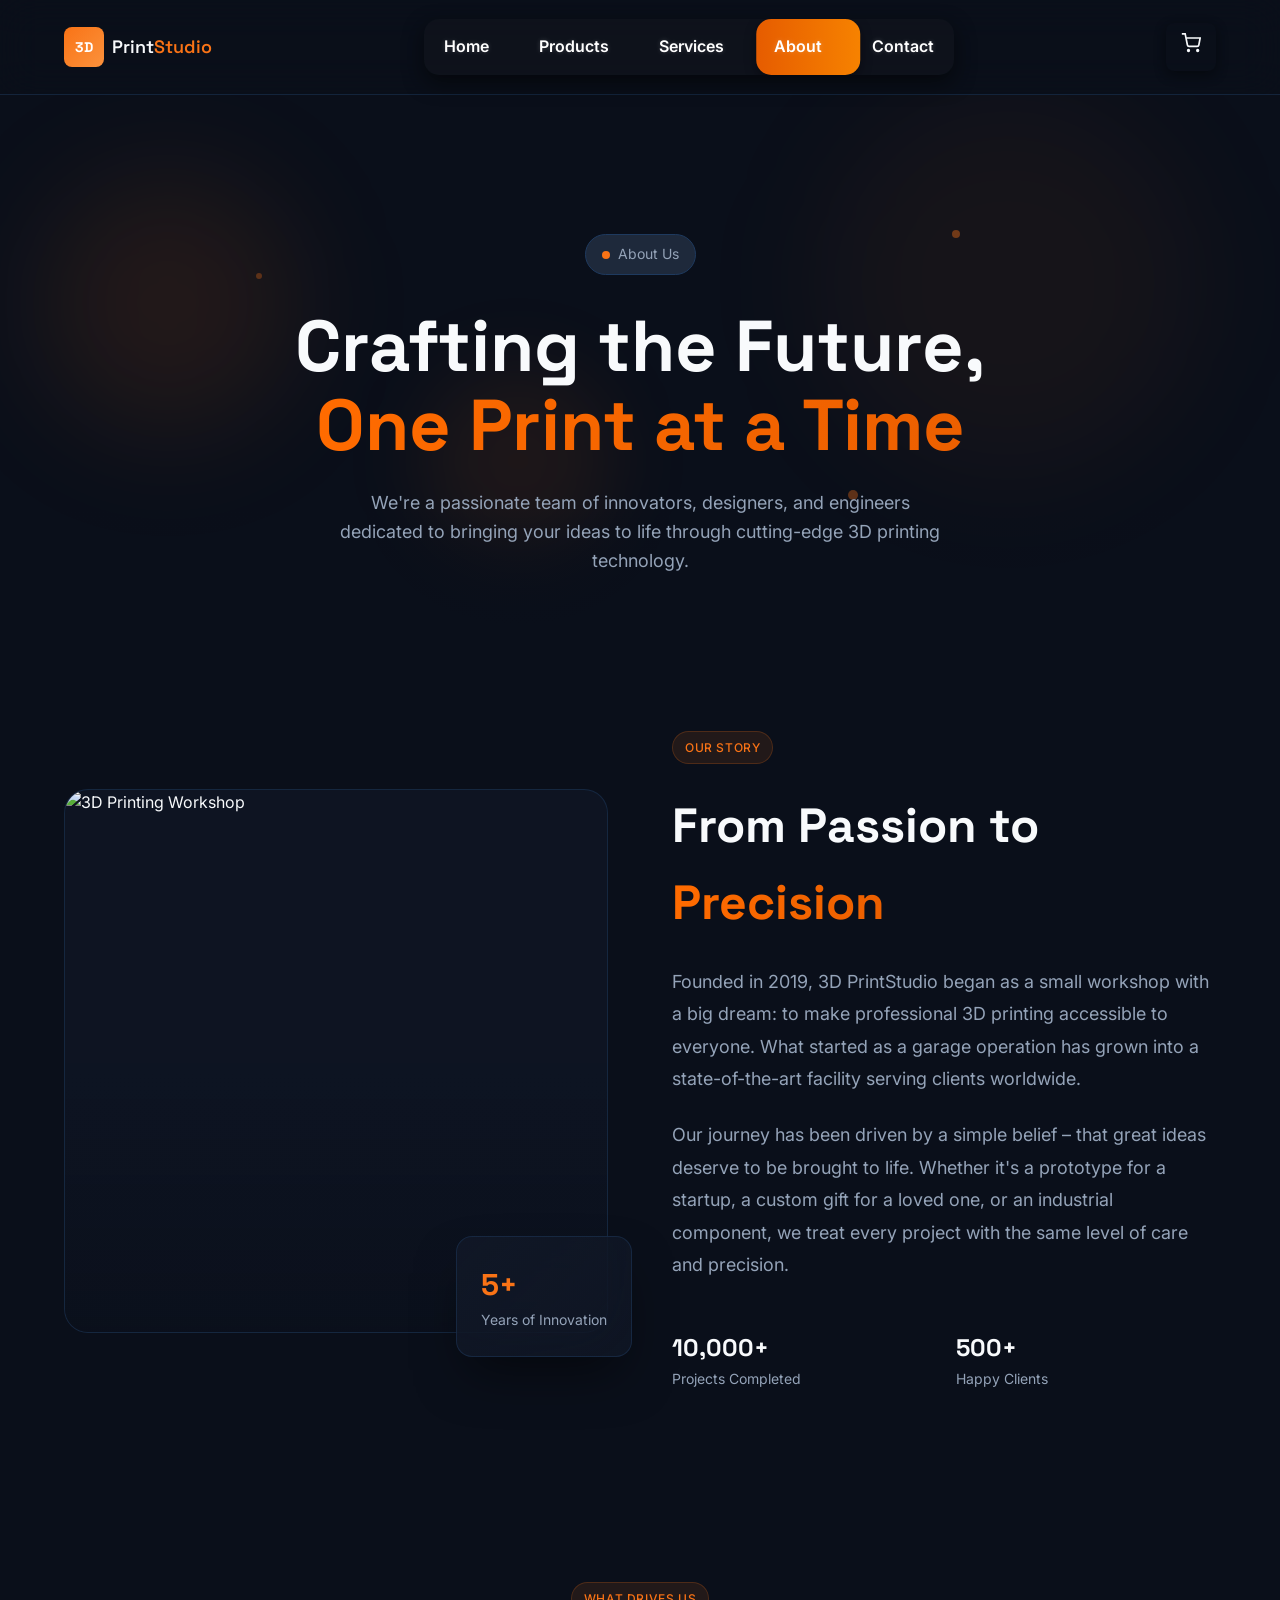
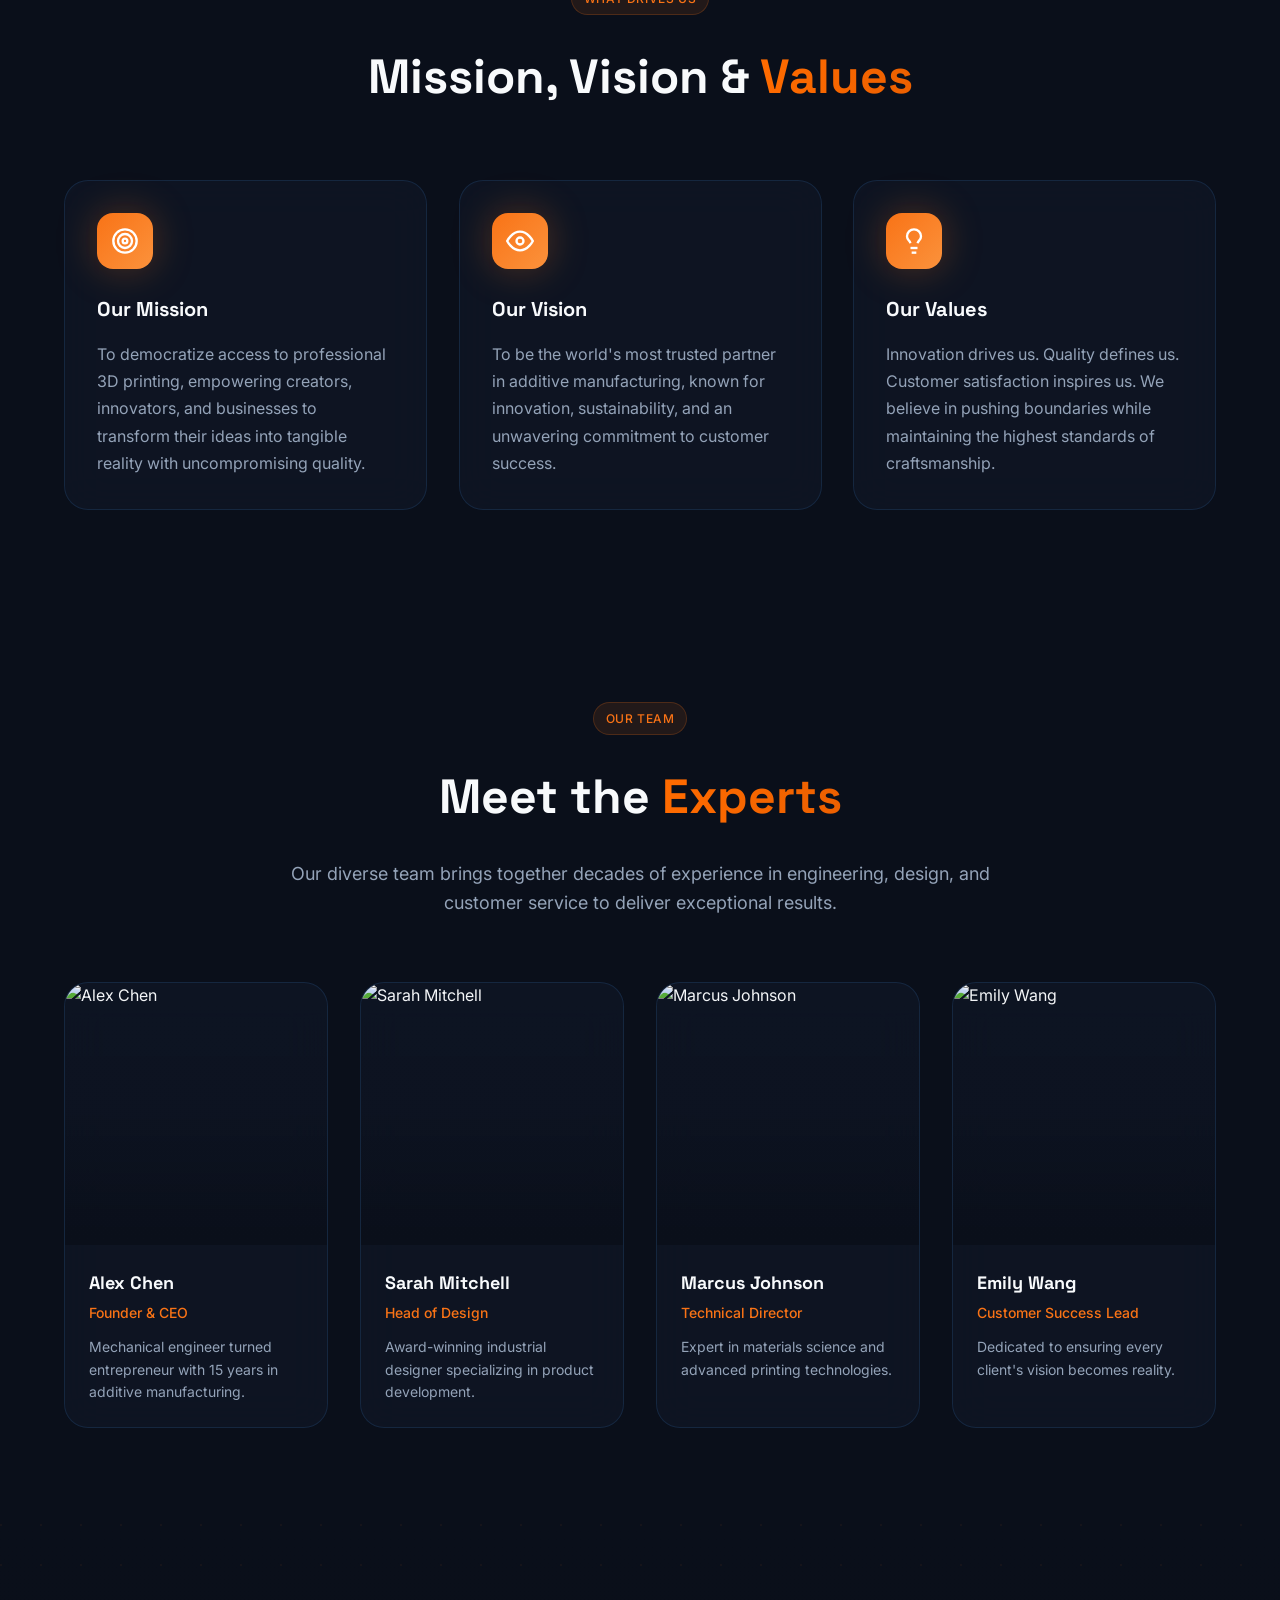
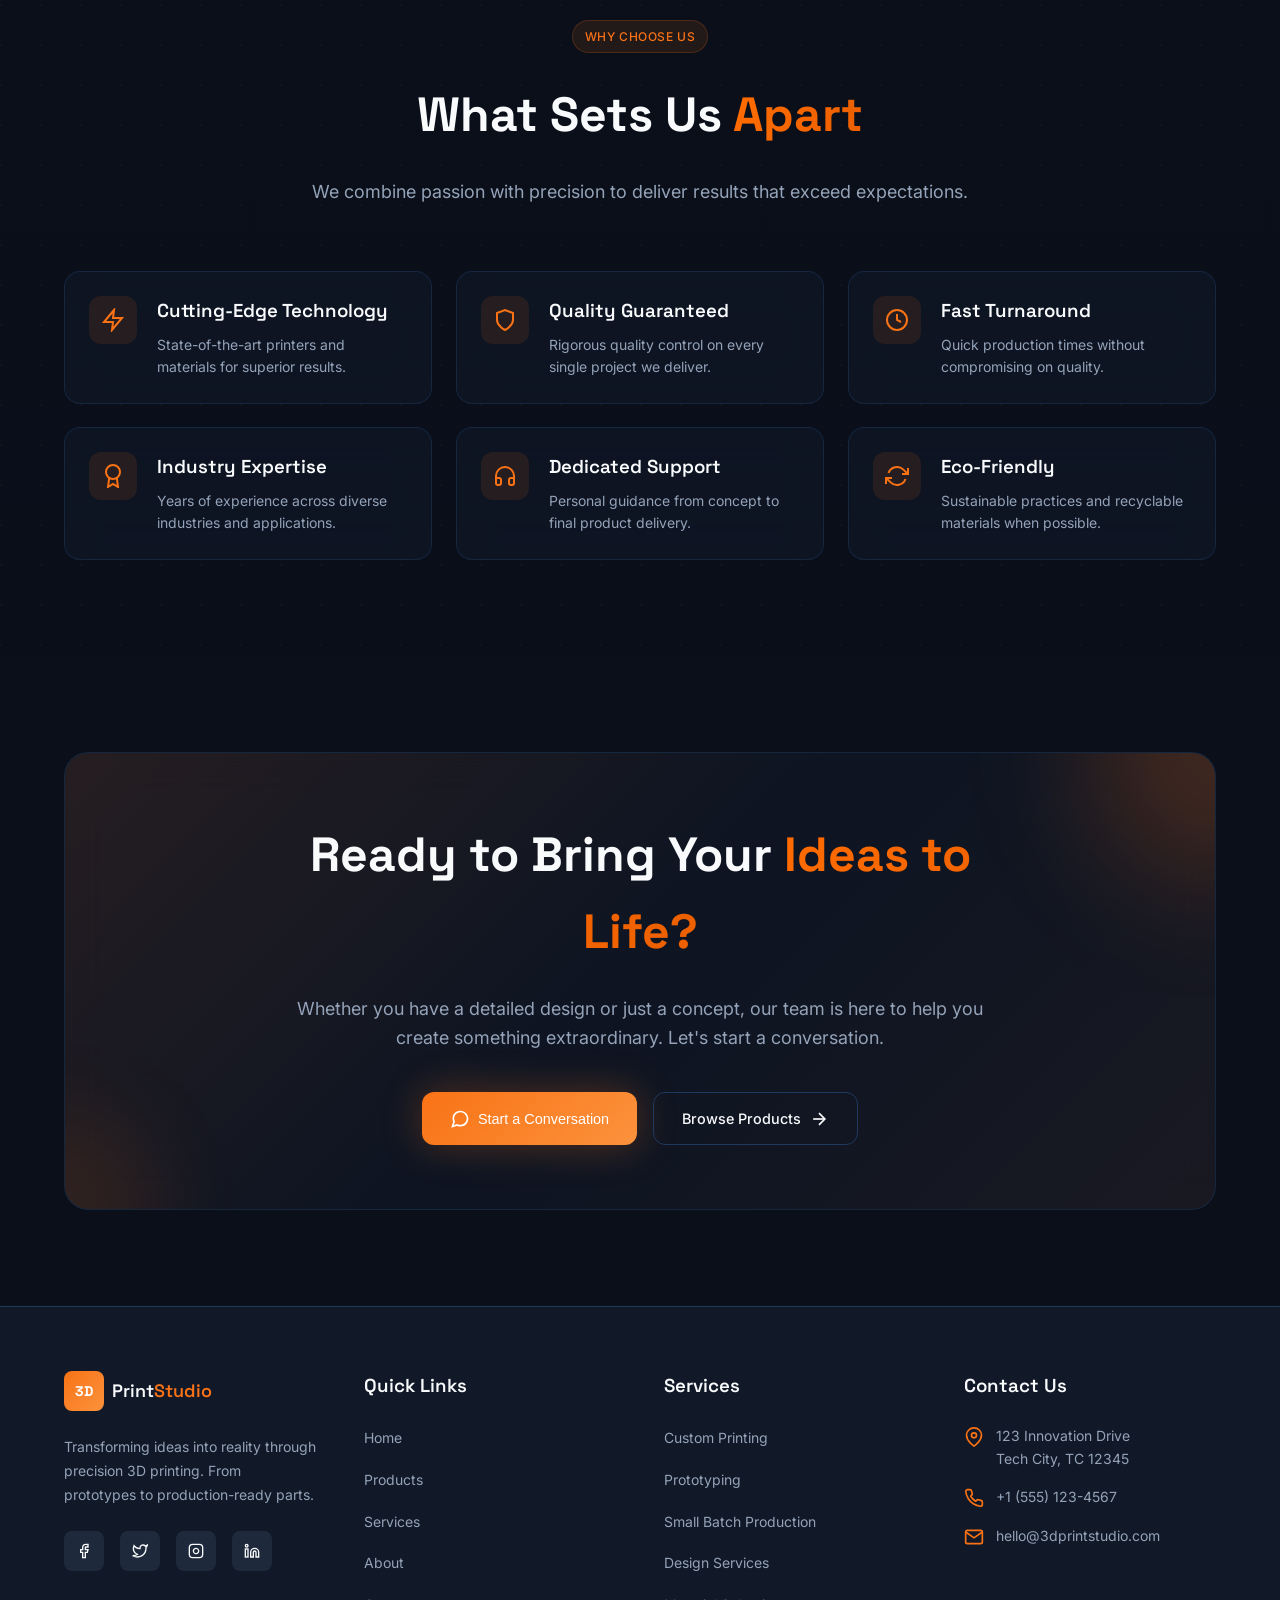
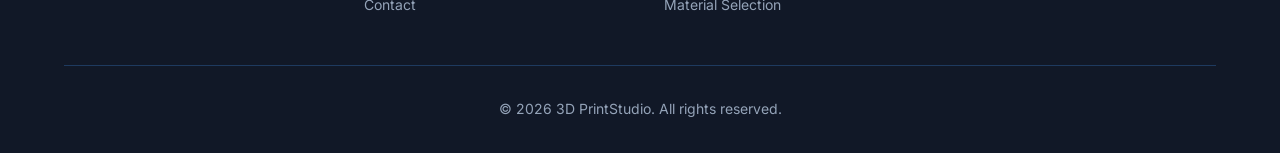
==== index.html @ d0e48d10 "Update print statement from 'Hello' to 'Goodbye'" ====
<!DOCTYPE html>
<html lang="en">

<head>
  <meta charset="UTF-8">
  <meta name="viewport" content="width=device-width, initial-scale=1.0">
  <title>About Us - 3D PrintStudio</title>
  <link
    href="https://fonts.googleapis.com/css2?family=Inter:wght@300;400;500;600;700;800&family=Space+Grotesk:wght@400;500;600;700&display=swap"
    rel="stylesheet">

  <style>
    /* Reset & Base */
    *,
    *::before,
    *::after {
      box-sizing: border-box;
      margin: 0;
      padding: 0;
    }

    :root {
      --background: #0a0f1a;
      --foreground: #f8fafc;
      --card: #111827;
      --card-foreground: #f8fafc;
      --primary: #f97316;
      --primary-foreground: #ffffff;
      --secondary: #1e293b;
      --muted: #1e293b;
      --muted-foreground: #94a3b8;
      --border: #1e3a5f;
      --radius: 0.75rem;
    }

    html {
      scroll-behavior: smooth;
    }

    body {
      font-family: 'Inter', system-ui, sans-serif;
      background-color: var(--background);
      color: var(--foreground);
      line-height: 1.6;
      -webkit-font-smoothing: antialiased;
    }

    h1,
    h2,
    h3,
    h4,
    h5,
    h6 {
      font-family: 'Space Grotesk', system-ui, sans-serif;
    }

    a {
      text-decoration: none;
      color: inherit;
    }

    img {
      max-width: 100%;
      display: block;
    }

    .container {
      max-width: 1200px;
      margin: 0 auto;
      padding: 0 1.5rem;
    }

    /* Gradient Text */
    .text-gradient {
      background: linear-gradient(135deg, #f97316, #fb923c);
      -webkit-background-clip: text;
      -webkit-text-fill-color: transparent;
      background-clip: text;
    }

    /* Glass Card */
    .glass-card {
      background: rgba(17, 24, 39, 0.7);
      backdrop-filter: blur(20px);
      border: 1px solid rgba(30, 58, 95, 0.5);
      border-radius: var(--radius);
    }

    /* Buttons */
    .btn {
      display: inline-flex;
      align-items: center;
      gap: 0.5rem;
      padding: 0.875rem 1.75rem;
      border-radius: var(--radius);
      font-weight: 500;
      font-size: 0.9rem;
      cursor: pointer;
      transition: all 0.3s ease;
      border: none;
    }

    .btn-primary {
      background: linear-gradient(135deg, #f97316, #fb923c);
      color: white;
      box-shadow: 0 0 40px rgba(249, 115, 22, 0.3);
    }

    .btn-primary:hover {
      opacity: 0.9;
      transform: translateY(-2px);
    }

    .btn-outline {
      background: transparent;
      border: 1px solid var(--border);
      color: var(--foreground);
    }

    .btn-outline:hover {
      border-color: var(--primary);
      color: var(--primary);
    }

    /* Animations */
    @keyframes float {

      0%,
      100% {
        transform: translateY(0) translateX(0);
        opacity: 0.3;
      }

      50% {
        transform: translateY(-20px) translateX(10px);
        opacity: 0.6;
      }
    }

    @keyframes pulse-glow {

      0%,
      100% {
        opacity: 0.4;
        transform: scale(1);
      }

      50% {
        opacity: 0.8;
        transform: scale(1.1);
      }
    }

    @keyframes fade-in-up {
      from {
        opacity: 0;
        transform: translateY(30px);
      }

      to {
        opacity: 1;
        transform: translateY(0);
      }
    }

    @keyframes slide-in-left {
      from {
        opacity: 0;
        transform: translateX(-30px);
      }

      to {
        opacity: 1;
        transform: translateX(0);
      }
    }

    @keyframes slide-in-right {
      from {
        opacity: 0;
        transform: translateX(30px);
      }

      to {
        opacity: 1;
        transform: translateX(0);
      }
    }

    @keyframes scale-in {
      from {
        opacity: 0;
        transform: scale(0.9);
      }

      to {
        opacity: 1;
        transform: scale(1);
      }
    }

    .animate-fade-in-up {
      animation: fade-in-up 0.6s ease-out forwards;
    }

    .animate-slide-in-left {
      animation: slide-in-left 0.6s ease-out forwards;
    }

    .animate-slide-in-right {
      animation: slide-in-right 0.6s ease-out forwards;
    }

    .animate-scale-in {
      animation: scale-in 0.5s ease-out forwards;
    }

    .animate-float {
      animation: float 6s ease-in-out infinite;
    }

    .animate-pulse-glow {
      animation: pulse-glow 3s ease-in-out infinite;
    }

    .delay-200 {
      animation-delay: 200ms;
    }

    .delay-400 {
      animation-delay: 400ms;
    }

    .delay-600 {
      animation-delay: 600ms;
    }

    .hidden {
      opacity: 0;
    }

    /* Navbar */
    .navbar {
      padding: 15px 40px;
      position: sticky;
      top: 0;
      left: 0;
      right: 0;
      z-index: 1000;
      background: rgba(10, 15, 26, 0.8);
      backdrop-filter: blur(20px);
      border-bottom: 1px solid rgba(30, 58, 95, 0.5);

    }

    .navbar-inner {
      display: flex;
      align-items: center;
      justify-content: space-between;
      height: 64px;
    }

    .logo {
      display: flex;
      align-items: center;
      gap: 0.5rem;
    }

    .logo-icon {
      width: 40px;
      height: 40px;
      border-radius: 8px;
      background: linear-gradient(135deg, #f97316, #fb923c);
      display: flex;
      align-items: center;
      justify-content: center;
      font-family: 'Space Grotesk', sans-serif;
      font-weight: 700;
      font-size: 0.875rem;
      color: white;
    }

    .logo-text {
      font-family: 'Space Grotesk', sans-serif;
      font-weight: 600;
      font-size: 1.125rem;
    }

    .logo-text span {
      color: var(--primary);
    }





    /* Sliding indicator */
    .nav-links span {
      position: absolute;
      top: 0;
      left: 0;
      height: 100%;
      border-radius: 15px;
      transition: transform 0.45s ease, width 0.45s ease;
      z-index: 0;
      box-shadow: 0 4px 12px rgba(0, 0, 0, 0.4);
      background: linear-gradient(270deg, #ff6b00, #ff9500, #e65c00);
      background-size: 300% 300%;
      animation: btnMove 4s ease infinite;
      border: none;
      color: white;
    }

    @keyframes btnMove {
      0% {
        background-position: 0% 50%;
      }

      50% {
        background-position: 100% 50%;
      }

      100% {
        background-position: 0% 50%;
      }
    }


    .nav-cart {
      padding: 10px 15px;
      border-radius: 8px;
      transition: background 0.3s;
      box-shadow: 0 4px 12px rgba(0, 0, 0, 0.4);
      /* soft shadow for depth */

    }

    .nav-cart:hover {
      background: var(--secondary);
    }

    .mobile-menu-btn {
      border-radius: 8px;

      display: none;
      padding: 10px 15px;
      background: none;
      border: none;
      color: var(--foreground);
      cursor: pointer;
      box-shadow: 0 4px 12px rgba(0, 0, 0, 0.4);
      /* soft shadow for depth */

    }

    .mobile-menu-btn:hover {
      background: var(--secondary);
    }

    @media (min-width: 1025px) and (max-width: 1440px) {
      .nav-links {
        position: relative;
        width: 530px;
        background: #1a1d224d;
        border-radius: 15px;
        display: flex;
        justify-content: center;
        align-items: center;
        padding: 5px;
        overflow: hidden;

        /* Shadow for depth */
        box-shadow: 0 8px 20px rgba(0, 0, 0, 0.5);
      }

      .nav-links a {
        position: relative;
        display: inline-block;
        font-size: 1em;
        font-weight: 600;
        color: white;
        text-decoration: none;
        padding: 10px 25px;
        z-index: 1;
        transition: color 0.3s ease, transform 0.3s ease;

        /* Optional text glow on hover */
        text-shadow: 0 0 5px rgba(255, 255, 255, 0.2);
      }

      /* Hover color only (no scaling) */
      .nav-links a:hover {
        color: #fff;
      }

      /* Active link text color */
      .nav-links a.active {
        color: #fff;
      }
    }

    @media (min-width: 1025px) and (max-width: 1440px) {
      .nav-links {
        position: relative;
        width: 530px;
        background: #1a1d224d;
        border-radius: 15px;
        display: flex;
        justify-content: center;
        align-items: center;
        padding: 5px;
        overflow: hidden;

        /* Shadow for depth */
        box-shadow: 0 8px 20px rgba(0, 0, 0, 0.5);
      }

      .nav-links a {
        position: relative;
        display: inline-block;
        font-size: 1em;
        font-weight: 600;
        color: white;
        text-decoration: none;
        padding: 10px 25px;
        z-index: 1;
        transition: color 0.3s ease, transform 0.3s ease;

        /* Optional text glow on hover */
        text-shadow: 0 0 5px rgba(255, 255, 255, 0.2);
      }

      /* Hover color only (no scaling) */
      .nav-links a:hover {
        color: #fff;
      }

      /* Active link text color */
      .nav-links a.active {
        color: #fff;
      }
    }

    @media (max-width: 768px) {
      .nav-links {
        display: none;
      }

      .mobile-menu-btn {
        display: block;

      }
    }

    /* Floating Particles */
    .particles {
      position: absolute;
      inset: 0;
      overflow: hidden;
      pointer-events: none;
    }

    .particle {
      position: absolute;
      border-radius: 50%;
    }

    .particle-1 {
      top: 80px;
      left: 40px;
      width: 256px;
      height: 256px;
      background: rgba(249, 115, 22, 0.1);
      filter: blur(60px);
    }

    .particle-2 {
      bottom: 160px;
      right: 80px;
      width: 384px;
      height: 384px;
      background: rgba(249, 115, 22, 0.05);
      filter: blur(60px);
    }

    .particle-3 {
      top: 50%;
      left: 33%;
      width: 192px;
      height: 192px;
      background: rgba(249, 115, 22, 0.08);
      filter: blur(40px);
    }

    .dot {
      position: absolute;
      width: 8px;
      height: 8px;
      border-radius: 50%;
      background: rgba(249, 115, 22, 0.4);
    }

    .dot-1 {
      top: 25%;
      right: 25%;
    }

    .dot-2 {
      top: 33%;
      left: 20%;
      width: 6px;
      height: 6px;
      background: rgba(249, 115, 22, 0.3);
    }

    .dot-3 {
      bottom: 25%;
      right: 33%;
      width: 10px;
      height: 10px;
      background: rgba(249, 115, 22, 0.35);
    }

    /* Hero Section */
    .hero {
      position: relative;
      min-height: 60vh;
      display: flex;
      align-items: center;
      justify-content: center;
      overflow: hidden;
      padding-top: 80px;
    }

    .hero-content {
      text-align: center;
      max-width: 800px;
      margin: 0 auto;
      position: relative;
      z-index: 10;
    }

    .text-gradient {
      background: linear-gradient(270deg,
          #ff6b00,
          #ff9500,
          #e65c00,
          #ff6b00);
      background-size: 400% 400%;
      animation: gradientMove 6s ease infinite;

      -webkit-background-clip: text;
      -webkit-text-fill-color: transparent;
    }

    @keyframes gradientMove {
      0% {
        background-position: 0% 50%;
      }

      50% {
        background-position: 100% 50%;
      }

      100% {
        background-position: 0% 50%;
      }
    }


    .hero-badge {
      display: inline-flex;
      align-items: center;
      gap: 0.5rem;
      padding: 0.5rem 1rem;
      border-radius: 9999px;
      background: var(--secondary);
      border: 1px solid var(--border);
      margin-bottom: 2rem;
    }

    .hero-badge-dot {
      width: 8px;
      height: 8px;
      border-radius: 50%;
      background: var(--primary);
      animation: pulse-glow 2s infinite;
    }

    .hero-badge-text {
      font-size: 0.875rem;
      color: var(--muted-foreground);
    }

    .hero h1 {
      font-size: clamp(2.5rem, 6vw, 4.5rem);
      font-weight: 700;
      line-height: 1.1;
      margin-bottom: 1.5rem;
    }

    .hero p {
      font-size: 1.125rem;
      color: var(--muted-foreground);
      max-width: 600px;
      margin: 0 auto;
    }

    .hero-fade {
      position: absolute;
      bottom: 0;
      left: 0;
      right: 0;
      height: 128px;
      background: linear-gradient(to top, var(--background), transparent);
    }

    /* Story Section */
    .story {
      padding: 6rem 0;
      position: relative;
    }

    .story-grid {
      display: grid;
      grid-template-columns: 1fr;
      gap: 4rem;
      align-items: center;
    }

    @media (min-width: 1024px) {
      .story-grid {
        grid-template-columns: 1fr 1fr;
      }
    }

    .story-image-wrapper {
      position: relative;
    }

    .story-image {
      aspect-ratio: 1;
      border-radius: 1.5rem;
      overflow: hidden;
    }

    .story-image img {
      width: 100%;
      height: 100%;
      object-fit: cover;
    }

    .story-image-overlay {
      position: absolute;
      inset: 0;
      background: linear-gradient(to top, rgba(10, 15, 26, 0.8), transparent, transparent);
    }

    .story-stats-card {
      position: absolute;
      bottom: -24px;
      right: -24px;
      padding: 1.5rem;
      border-radius: 1rem;
      background: linear-gradient(135deg, rgba(17, 24, 39, 0.9), rgba(17, 24, 39, 0.7));
      box-shadow: 0 25px 50px -12px rgba(0, 0, 0, 0.5);
    }

    .story-stats-card .number {
      font-size: 1.875rem;
      font-weight: 700;
      color: var(--primary);
      font-family: 'Space Grotesk', sans-serif;
    }

    .story-stats-card .label {
      font-size: 0.875rem;
      color: var(--muted-foreground);
    }

    .story-content {
      display: flex;
      flex-direction: column;
      gap: 1.5rem;
    }

    .section-badge {
      display: inline-flex;
      align-items: center;
      gap: 0.5rem;
      padding: 0.375rem 0.75rem;
      border-radius: 9999px;
      background: rgba(249, 115, 22, 0.1);
      border: 1px solid rgba(249, 115, 22, 0.2);
      width: fit-content;
    }

    .section-badge span {
      font-size: 0.75rem;
      font-weight: 500;
      color: var(--primary);
      text-transform: uppercase;
      letter-spacing: 0.05em;
    }

    .story-content h2 {
      font-size: clamp(1.875rem, 4vw, 3rem);
      font-weight: 700;
    }

    .story-content p {
      font-size: 1.125rem;
      color: var(--muted-foreground);
      line-height: 1.8;
    }

    .story-numbers {
      display: grid;
      grid-template-columns: repeat(2, 1fr);
      gap: 1.5rem;
      padding-top: 1.5rem;
    }

    .story-numbers .number {
      font-size: 1.5rem;
      font-weight: 700;
      font-family: 'Space Grotesk', sans-serif;
    }

    .story-numbers .label {
      font-size: 0.875rem;
      color: var(--muted-foreground);
    }

    /* Mission Section */
    .mission {
      padding: 6rem 0;
      background: linear-gradient(180deg, var(--background), rgba(10, 15, 26, 0.95));
    }

    .section-header {
      text-align: center;
      max-width: 700px;
      margin: 0 auto 4rem;
    }

    .section-header h2 {
      font-size: clamp(1.875rem, 4vw, 3rem);
      font-weight: 700;
      margin-top: 1.5rem;
    }

    .mission-cards {
      display: grid;
      grid-template-columns: repeat(auto-fit, minmax(300px, 1fr));
      gap: 2rem;
    }

    .mission-card {
      position: relative;
      padding: 2rem;
      border-radius: 1.5rem;
      transition: all 0.5s;
    }

    .mission-card:hover {
      border-color: rgba(249, 115, 22, 0.5);
    }

    .mission-card-bg {
      position: absolute;
      inset: 0;
      border-radius: 1.5rem;
      opacity: 0;
      transition: opacity 0.5s;
    }

    .mission-card:hover .mission-card-bg {
      opacity: 1;
    }

    .mission-card-content {
      position: relative;
      z-index: 10;
    }

    .mission-icon {
      width: 56px;
      height: 56px;
      border-radius: 1rem;
      background: linear-gradient(135deg, #f97316, #fb923c);
      display: flex;
      align-items: center;
      justify-content: center;
      margin-bottom: 1.5rem;
      box-shadow: 0 0 40px rgba(249, 115, 22, 0.3);
      transition: transform 0.3s;
    }

    .mission-card:hover .mission-icon {
      transform: scale(1.1);
    }

    .mission-icon svg {
      width: 28px;
      height: 28px;
      color: white;
    }

    .mission-card h3 {
      font-size: 1.25rem;
      font-weight: 700;
      margin-bottom: 1rem;
    }

    .mission-card p {
      color: var(--muted-foreground);
      line-height: 1.7;
    }

    /* Team Section */
    .team {
      padding: 6rem 0;
    }

    .team-header {
      text-align: center;
      max-width: 700px;
      margin: 0 auto 4rem;
    }

    .team-header h2 {
      font-size: clamp(1.875rem, 4vw, 3rem);
      font-weight: 700;
      margin: 1.5rem 0;
    }

    .team-header p {
      font-size: 1.125rem;
      color: var(--muted-foreground);
    }

    .team-grid {
      display: grid;
      grid-template-columns: repeat(auto-fit, minmax(250px, 1fr));
      gap: 2rem;
    }

    .team-card {
      border-radius: 1.5rem;
      overflow: hidden;
      transition: all 0.5s;
    }

    .team-card:hover {
      border-color: rgba(249, 115, 22, 0.5);
      box-shadow: 0 25px 50px -12px rgba(0, 0, 0, 0.5);
    }

    .team-image {
      position: relative;
      aspect-ratio: 1;
      overflow: hidden;
    }

    .team-image img {
      width: 100%;
      height: 100%;
      object-fit: cover;
      transition: transform 0.7s;
    }

    .team-card:hover .team-image img {
      transform: scale(1.1);
    }

    .team-image-overlay {
      position: absolute;
      inset: 0;
      background: linear-gradient(to top, var(--background), rgba(10, 15, 26, 0.2), transparent);
    }

    .team-socials {
      position: absolute;
      bottom: 1rem;
      left: 1rem;
      right: 1rem;
      display: flex;
      gap: 0.75rem;
      transform: translateY(16px);
      opacity: 0;
      transition: all 0.5s;
    }

    .team-card:hover .team-socials {
      transform: translateY(0);
      opacity: 1;
    }

    .team-social-btn {
      width: 40px;
      height: 40px;
      border-radius: 50%;
      background: rgba(10, 15, 26, 0.8);
      backdrop-filter: blur(8px);
      display: flex;
      align-items: center;
      justify-content: center;
      border: none;
      cursor: pointer;
      color: var(--foreground);
      transition: all 0.3s;
    }

    .team-social-btn:hover {
      background: var(--primary);
      color: white;
    }

    .team-info {
      padding: 1.5rem;
    }

    .team-info h3 {
      font-size: 1.125rem;
      font-weight: 700;
      margin-bottom: 0.25rem;
    }

    .team-info .role {
      color: var(--primary);
      font-size: 0.875rem;
      font-weight: 500;
      margin-bottom: 0.75rem;
    }

    .team-info .bio {
      color: var(--muted-foreground);
      font-size: 0.875rem;
    }

    /* Why Choose Section */
    .why-choose {
      padding: 6rem 0;
      background: linear-gradient(180deg, var(--background), rgba(10, 15, 26, 0.95));
      position: relative;
      overflow: hidden;
    }

    .why-choose-pattern {
      position: absolute;
      inset: 0;
      opacity: 0.05;
      background-image: radial-gradient(circle at 1px 1px, var(--primary) 1px, transparent 0);
      background-size: 40px 40px;
    }

    .why-choose-header {
      text-align: center;
      max-width: 700px;
      margin: 0 auto 4rem;
      position: relative;
      z-index: 10;
    }

    .why-choose-header h2 {
      font-size: clamp(1.875rem, 4vw, 3rem);
      font-weight: 700;
      margin: 1.5rem 0;
    }

    .why-choose-header p {
      font-size: 1.125rem;
      color: var(--muted-foreground);
    }

    .features-grid {
      display: grid;
      grid-template-columns: repeat(auto-fit, minmax(300px, 1fr));
      gap: 1.5rem;
      position: relative;
      z-index: 10;
    }

    .feature-card {
      display: flex;
      gap: 1.25rem;
      padding: 1.5rem;
      border-radius: 1rem;
      transition: all 0.3s;
    }

    .feature-card:hover {
      border-color: rgba(249, 115, 22, 0.5);
    }

    .feature-icon {
      flex-shrink: 0;
      width: 48px;
      height: 48px;
      border-radius: 0.75rem;
      background: rgba(249, 115, 22, 0.1);
      display: flex;
      align-items: center;
      justify-content: center;
      transition: all 0.3s;
    }

    .feature-card:hover .feature-icon {
      background: linear-gradient(135deg, #f97316, #fb923c);
      transform: scale(1.1);
    }

    .feature-icon svg {
      width: 24px;
      height: 24px;
      color: var(--primary);
      transition: color 0.3s;
    }

    .feature-card:hover .feature-icon svg {
      color: white;
    }

    .feature-content h3 {
      font-weight: 600;
      margin-bottom: 0.5rem;
      font-family: 'Space Grotesk', sans-serif;
    }

    .feature-content p {
      font-size: 0.875rem;
      color: var(--muted-foreground);
    }

    /* CTA Section */
    .cta {
      padding: 6rem 0;
    }

    .cta-card {
      position: relative;
      padding: 4rem;
      border-radius: 1.5rem;
      overflow: hidden;
    }

    .cta-bg {
      position: absolute;
      inset: 0;
      background: linear-gradient(135deg, rgba(249, 115, 22, 0.1), transparent, rgba(249, 115, 22, 0.05));
    }

    .cta-glow-1 {
      position: absolute;
      top: 0;
      right: 0;
      width: 256px;
      height: 256px;
      background: rgba(249, 115, 22, 0.2);
      border-radius: 50%;
      filter: blur(60px);
      transform: translate(50%, -50%);
    }

    .cta-glow-2 {
      position: absolute;
      bottom: 0;
      left: 0;
      width: 192px;
      height: 192px;
      background: rgba(249, 115, 22, 0.1);
      border-radius: 50%;
      filter: blur(40px);
      transform: translate(-50%, 50%);
    }

    .cta-content {
      position: relative;
      z-index: 10;
      text-align: center;
      max-width: 700px;
      margin: 0 auto;
    }

    .cta-content h2 {
      font-size: clamp(1.875rem, 4vw, 3rem);
      font-weight: 700;
      margin-bottom: 1.5rem;
    }

    .cta-content p {
      font-size: 1.125rem;
      color: var(--muted-foreground);
      margin-bottom: 2.5rem;
    }

    .cta-buttons {
      display: flex;
      flex-wrap: wrap;
      gap: 1rem;
      justify-content: center;
    }

    /* Footer */
    .footer {
      background: var(--card);
      border-top: 1px solid var(--border);
      padding: 4rem 0 2rem;
    }

    .footer-grid {
      display: grid;
      grid-template-columns: repeat(auto-fit, minmax(200px, 1fr));
      gap: 3rem;
      margin-bottom: 3rem;
    }

    .footer-brand p {
      color: var(--muted-foreground);
      font-size: 0.875rem;
      margin: 1.5rem 0;
      line-height: 1.7;
    }

    .footer-socials {
      display: flex;
      gap: 1rem;
    }

    .footer-social {
      width: 40px;
      height: 40px;
      border-radius: 8px;
      background: var(--secondary);
      display: flex;
      align-items: center;
      justify-content: center;
      transition: all 0.3s;
      color: var(--foreground);
    }

    .footer-social:hover {
      background: var(--primary);
      color: white;
    }

    .footer-section h3 {
      font-weight: 600;
      margin-bottom: 1.5rem;
      font-family: 'Space Grotesk', sans-serif;
    }

    .footer-section ul {
      list-style: none;
      display: flex;
      flex-direction: column;
      gap: 1rem;
    }

    .footer-section a,
    .footer-section span {
      color: var(--muted-foreground);
      font-size: 0.875rem;
      transition: color 0.3s;
    }

    .footer-section a:hover {
      color: var(--primary);
    }

    .footer-contact-item {
      display: flex;
      align-items: flex-start;
      gap: 0.75rem;
    }

    .footer-contact-item svg {
      width: 20px;
      height: 20px;
      color: var(--primary);
      flex-shrink: 0;
      margin-top: 2px;
    }

    .footer-bottom {
      border-top: 1px solid var(--border);
      padding-top: 2rem;
      text-align: center;
    }

    .footer-bottom p {
      color: var(--muted-foreground);
      font-size: 0.875rem;
    }

    /* SVG Icons */
    .icon {
      display: inline-block;
      width: 1em;
      height: 1em;
      stroke: currentColor;
      stroke-width: 2;
      stroke-linecap: round;
      stroke-linejoin: round;
      fill: none;
    }
  </style>
</head>

<body>
  <!-- Navbar -->
  <nav class="navbar">
    <div class="container navbar-inner">
      <a href="/" class="logo">
        <div class="logo-icon">3D</div>
        <div class="logo-text">Print<span>Studio</span></div>
      </a>

      <div class="nav-links">
        <a href="/">Home</a>
        <a href="/products">Products</a>
        <a href="/services">Services</a>
        <a href="/about" class="active">About</a>
        <a href="/contact">Contact</a>
        <span></span>
      </div>

      <div style="display: flex; align-items: center; gap: 1rem;">
        <a href="#" class="nav-cart">
          <svg width="20" height="20" viewBox="0 0 24 24" fill="none" stroke="currentColor" stroke-width="2">
            <circle cx="9" cy="21" r="1" />
            <circle cx="20" cy="21" r="1" />
            <path d="M1 1h4l2.68 13.39a2 2 0 0 0 2 1.61h9.72a2 2 0 0 0 2-1.61L23 6H6" />
          </svg>
        </a>
        <button class="mobile-menu-btn">
          <svg width="24" height="24" viewBox="0 0 24 24" fill="none" stroke="currentColor" stroke-width="2">
            <line x1="3" y1="12" x2="21" y2="12" />
            <line x1="3" y1="6" x2="21" y2="6" />
            <line x1="3" y1="18" x2="21" y2="18" />
          </svg>
        </button>
      </div>
    </div>
  </nav>

  <!-- Hero Section -->
  <section class="hero">
    <div class="particles">
      <div class="particle particle-1 animate-pulse-glow"></div>
      <div class="particle particle-2 animate-pulse-glow delay-400"></div>
      <div class="particle particle-3 animate-float"></div>
      <div class="dot dot-1 animate-float"></div>
      <div class="dot dot-2 animate-float delay-200"></div>
      <div class="dot dot-3 animate-float delay-400"></div>
    </div>

    <div class="container hero-content">
      <div class="hero-badge animate-fade-in-up">
        <div class="hero-badge-dot"></div>
        <span class="hero-badge-text">About Us</span>
      </div>

      <h1 class="animate-fade-in-up delay-200">
        Crafting the Future,<br>
        <span class="text-gradient">One Print at a Time</span>
      </h1>

      <p class="animate-fade-in-up delay-400">
        We're a passionate team of innovators, designers, and engineers dedicated to
        bringing your ideas to life through cutting-edge 3D printing technology.
      </p>
    </div>

    <div class="hero-fade"></div>
  </section>

  <!-- Story Section -->
  <section class="story">
    <div class="container">
      <div class="story-grid">
        <div class="story-image-wrapper hidden" id="story-image">
          <div class="story-image glass-card">
            <img src="https://images.unsplash.com/photo-1581092335397-9583eb92d232?w=600&h=600&fit=crop"
              alt="3D Printing Workshop">
            <div class="story-image-overlay"></div>
          </div>
          <div class="story-stats-card glass-card">
            <div class="number">5+</div>
            <div class="label">Years of Innovation</div>
          </div>
        </div>

        <div class="story-content hidden" id="story-content">
          <div class="section-badge">
            <span>Our Story</span>
          </div>

          <h2>From Passion to <span class="text-gradient">Precision</span></h2>

          <p>
            Founded in 2019, 3D PrintStudio began as a small workshop with a big dream:
            to make professional 3D printing accessible to everyone. What started as a
            garage operation has grown into a state-of-the-art facility serving clients worldwide.
          </p>

          <p>
            Our journey has been driven by a simple belief – that great ideas deserve
            to be brought to life. Whether it's a prototype for a startup, a custom gift
            for a loved one, or an industrial component, we treat every project with the
            same level of care and precision.
          </p>

          <div class="story-numbers">
            <div>
              <div class="number">10,000+</div>
              <div class="label">Projects Completed</div>
            </div>
            <div>
              <div class="number">500+</div>
              <div class="label">Happy Clients</div>
            </div>
          </div>
        </div>
      </div>
    </div>
  </section>

  <!-- Mission Section -->
  <section class="mission">
    <div class="container">
      <div class="section-header">
        <div class="section-badge hidden" id="mission-badge">
          <span>What Drives Us</span>
        </div>
        <h2 class="hidden" id="mission-title">Mission, Vision & <span class="text-gradient">Values</span></h2>
      </div>

      <div class="mission-cards">
        <div class="mission-card glass-card hidden" id="mission-card-1">
          <div class="mission-card-bg"
            style="background: linear-gradient(135deg, rgba(249, 115, 22, 0.2), rgba(249, 115, 22, 0.05));"></div>
          <div class="mission-card-content">
            <div class="mission-icon">
              <svg viewBox="0 0 24 24" fill="none" stroke="currentColor" stroke-width="2">
                <circle cx="12" cy="12" r="10" />
                <circle cx="12" cy="12" r="6" />
                <circle cx="12" cy="12" r="2" />
              </svg>
            </div>
            <h3>Our Mission</h3>
            <p>To democratize access to professional 3D printing, empowering creators, innovators, and businesses to
              transform their ideas into tangible reality with uncompromising quality.</p>
          </div>
        </div>

        <div class="mission-card glass-card hidden" id="mission-card-2">
          <div class="mission-card-bg"
            style="background: linear-gradient(135deg, rgba(249, 115, 22, 0.15), rgba(249, 115, 22, 0.05));"></div>
          <div class="mission-card-content">
            <div class="mission-icon">
              <svg viewBox="0 0 24 24" fill="none" stroke="currentColor" stroke-width="2">
                <path d="M1 12s4-8 11-8 11 8 11 8-4 8-11 8-11-8-11-8z" />
                <circle cx="12" cy="12" r="3" />
              </svg>
            </div>
            <h3>Our Vision</h3>
            <p>To be the world's most trusted partner in additive manufacturing, known for innovation, sustainability,
              and an unwavering commitment to customer success.</p>
          </div>
        </div>

        <div class="mission-card glass-card hidden" id="mission-card-3">
          <div class="mission-card-bg"
            style="background: linear-gradient(135deg, rgba(249, 115, 22, 0.1), rgba(249, 115, 22, 0.05));"></div>
          <div class="mission-card-content">
            <div class="mission-icon">
              <svg viewBox="0 0 24 24" fill="none" stroke="currentColor" stroke-width="2">
                <line x1="9" y1="18" x2="15" y2="18" />
                <line x1="10" y1="22" x2="14" y2="22" />
                <path
                  d="M15.09 14c.18-.98.65-1.74 1.41-2.5A4.65 4.65 0 0 0 18 8 6 6 0 0 0 6 8c0 1 .23 2.23 1.5 3.5A4.61 4.61 0 0 1 8.91 14" />
              </svg>
            </div>
            <h3>Our Values</h3>
            <p>Innovation drives us. Quality defines us. Customer satisfaction inspires us. We believe in pushing
              boundaries while maintaining the highest standards of craftsmanship.</p>
          </div>
        </div>
      </div>
    </div>
  </section>

  <!-- Team Section -->
  <section class="team">
    <div class="container">
      <div class="team-header">
        <div class="section-badge hidden" id="team-badge">
          <span>Our Team</span>
        </div>
        <h2 class="hidden" id="team-title">Meet the <span class="text-gradient">Experts</span></h2>
        <p class="hidden" id="team-desc">Our diverse team brings together decades of experience in engineering, design,
          and customer service to deliver exceptional results.</p>
      </div>

      <div class="team-grid">
        <div class="team-card glass-card hidden" id="team-card-1">
          <div class="team-image">
            <img src="https://images.unsplash.com/photo-1507003211169-0a1dd7228f2d?w=400&h=400&fit=crop&crop=face"
              alt="Alex Chen">
            <div class="team-image-overlay"></div>
            <div class="team-socials">
              <button class="team-social-btn">
                <svg width="16" height="16" viewBox="0 0 24 24" fill="none" stroke="currentColor" stroke-width="2">
                  <path d="M16 8a6 6 0 0 1 6 6v7h-4v-7a2 2 0 0 0-2-2 2 2 0 0 0-2 2v7h-4v-7a6 6 0 0 1 6-6z" />
                  <rect x="2" y="9" width="4" height="12" />
                  <circle cx="4" cy="4" r="2" />
                </svg>
              </button>
              <button class="team-social-btn">
                <svg width="16" height="16" viewBox="0 0 24 24" fill="none" stroke="currentColor" stroke-width="2">
                  <path
                    d="M23 3a10.9 10.9 0 0 1-3.14 1.53 4.48 4.48 0 0 0-7.86 3v1A10.66 10.66 0 0 1 3 4s-4 9 5 13a11.64 11.64 0 0 1-7 2c9 5 20 0 20-11.5a4.5 4.5 0 0 0-.08-.83A7.72 7.72 0 0 0 23 3z" />
                </svg>
              </button>
            </div>
          </div>
          <div class="team-info">
            <h3>Alex Chen</h3>
            <p class="role">Founder & CEO</p>
            <p class="bio">Mechanical engineer turned entrepreneur with 15 years in additive manufacturing.</p>
          </div>
        </div>

        <div class="team-card glass-card hidden" id="team-card-2">
          <div class="team-image">
            <img src="https://images.unsplash.com/photo-1494790108377-be9c29b29330?w=400&h=400&fit=crop&crop=face"
              alt="Sarah Mitchell">
            <div class="team-image-overlay"></div>
            <div class="team-socials">
              <button class="team-social-btn">
                <svg width="16" height="16" viewBox="0 0 24 24" fill="none" stroke="currentColor" stroke-width="2">
                  <path d="M16 8a6 6 0 0 1 6 6v7h-4v-7a2 2 0 0 0-2-2 2 2 0 0 0-2 2v7h-4v-7a6 6 0 0 1 6-6z" />
                  <rect x="2" y="9" width="4" height="12" />
                  <circle cx="4" cy="4" r="2" />
                </svg>
              </button>
              <button class="team-social-btn">
                <svg width="16" height="16" viewBox="0 0 24 24" fill="none" stroke="currentColor" stroke-width="2">
                  <path
                    d="M23 3a10.9 10.9 0 0 1-3.14 1.53 4.48 4.48 0 0 0-7.86 3v1A10.66 10.66 0 0 1 3 4s-4 9 5 13a11.64 11.64 0 0 1-7 2c9 5 20 0 20-11.5a4.5 4.5 0 0 0-.08-.83A7.72 7.72 0 0 0 23 3z" />
                </svg>
              </button>
            </div>
          </div>
          <div class="team-info">
            <h3>Sarah Mitchell</h3>
            <p class="role">Head of Design</p>
            <p class="bio">Award-winning industrial designer specializing in product development.</p>
          </div>
        </div>

        <div class="team-card glass-card hidden" id="team-card-3">
          <div class="team-image">
            <img src="https://images.unsplash.com/photo-1472099645785-5658abf4ff4e?w=400&h=400&fit=crop&crop=face"
              alt="Marcus Johnson">
            <div class="team-image-overlay"></div>
            <div class="team-socials">
              <button class="team-social-btn">
                <svg width="16" height="16" viewBox="0 0 24 24" fill="none" stroke="currentColor" stroke-width="2">
                  <path d="M16 8a6 6 0 0 1 6 6v7h-4v-7a2 2 0 0 0-2-2 2 2 0 0 0-2 2v7h-4v-7a6 6 0 0 1 6-6z" />
                  <rect x="2" y="9" width="4" height="12" />
                  <circle cx="4" cy="4" r="2" />
                </svg>
              </button>
              <button class="team-social-btn">
                <svg width="16" height="16" viewBox="0 0 24 24" fill="none" stroke="currentColor" stroke-width="2">
                  <path
                    d="M23 3a10.9 10.9 0 0 1-3.14 1.53 4.48 4.48 0 0 0-7.86 3v1A10.66 10.66 0 0 1 3 4s-4 9 5 13a11.64 11.64 0 0 1-7 2c9 5 20 0 20-11.5a4.5 4.5 0 0 0-.08-.83A7.72 7.72 0 0 0 23 3z" />
                </svg>
              </button>
            </div>
          </div>
          <div class="team-info">
            <h3>Marcus Johnson</h3>
            <p class="role">Technical Director</p>
            <p class="bio">Expert in materials science and advanced printing technologies.</p>
          </div>
        </div>

        <div class="team-card glass-card hidden" id="team-card-4">
          <div class="team-image">
            <img src="https://images.unsplash.com/photo-1438761681033-6461ffad8d80?w=400&h=400&fit=crop&crop=face"
              alt="Emily Wang">
            <div class="team-image-overlay"></div>
            <div class="team-socials">
              <button class="team-social-btn">
                <svg width="16" height="16" viewBox="0 0 24 24" fill="none" stroke="currentColor" stroke-width="2">
                  <path d="M16 8a6 6 0 0 1 6 6v7h-4v-7a2 2 0 0 0-2-2 2 2 0 0 0-2 2v7h-4v-7a6 6 0 0 1 6-6z" />
                  <rect x="2" y="9" width="4" height="12" />
                  <circle cx="4" cy="4" r="2" />
                </svg>
              </button>
              <button class="team-social-btn">
                <svg width="16" height="16" viewBox="0 0 24 24" fill="none" stroke="currentColor" stroke-width="2">
                  <path
                    d="M23 3a10.9 10.9 0 0 1-3.14 1.53 4.48 4.48 0 0 0-7.86 3v1A10.66 10.66 0 0 1 3 4s-4 9 5 13a11.64 11.64 0 0 1-7 2c9 5 20 0 20-11.5a4.5 4.5 0 0 0-.08-.83A7.72 7.72 0 0 0 23 3z" />
                </svg>
              </button>
            </div>
          </div>
          <div class="team-info">
            <h3>Emily Wang</h3>
            <p class="role">Customer Success Lead</p>
            <p class="bio">Dedicated to ensuring every client's vision becomes reality.</p>
          </div>
        </div>
      </div>
    </div>
  </section>

  <!-- Why Choose Section -->
  <section class="why-choose">
    <div class="why-choose-pattern"></div>

    <div class="container">
      <div class="why-choose-header">
        <div class="section-badge hidden" id="why-badge">
          <span>Why Choose Us</span>
        </div>
        <h2 class="hidden" id="why-title">What Sets Us <span class="text-gradient">Apart</span></h2>
        <p class="hidden" id="why-desc">We combine passion with precision to deliver results that exceed expectations.
        </p>
      </div>

      <div class="features-grid">
        <div class="feature-card glass-card hidden" id="feature-1">
          <div class="feature-icon">
            <svg viewBox="0 0 24 24" fill="none" stroke="currentColor" stroke-width="2">
              <polygon points="13 2 3 14 12 14 11 22 21 10 12 10 13 2" />
            </svg>
          </div>
          <div class="feature-content">
            <h3>Cutting-Edge Technology</h3>
            <p>State-of-the-art printers and materials for superior results.</p>
          </div>
        </div>

        <div class="feature-card glass-card hidden" id="feature-2">
          <div class="feature-icon">
            <svg viewBox="0 0 24 24" fill="none" stroke="currentColor" stroke-width="2">
              <path d="M12 22s8-4 8-10V5l-8-3-8 3v7c0 6 8 10 8 10z" />
            </svg>
          </div>
          <div class="feature-content">
            <h3>Quality Guaranteed</h3>
            <p>Rigorous quality control on every single project we deliver.</p>
          </div>
        </div>

        <div class="feature-card glass-card hidden" id="feature-3">
          <div class="feature-icon">
            <svg viewBox="0 0 24 24" fill="none" stroke="currentColor" stroke-width="2">
              <circle cx="12" cy="12" r="10" />
              <polyline points="12 6 12 12 16 14" />
            </svg>
          </div>
          <div class="feature-content">
            <h3>Fast Turnaround</h3>
            <p>Quick production times without compromising on quality.</p>
          </div>
        </div>

        <div class="feature-card glass-card hidden" id="feature-4">
          <div class="feature-icon">
            <svg viewBox="0 0 24 24" fill="none" stroke="currentColor" stroke-width="2">
              <circle cx="12" cy="8" r="7" />
              <polyline points="8.21 13.89 7 23 12 20 17 23 15.79 13.88" />
            </svg>
          </div>
          <div class="feature-content">
            <h3>Industry Expertise</h3>
            <p>Years of experience across diverse industries and applications.</p>
          </div>
        </div>

        <div class="feature-card glass-card hidden" id="feature-5">
          <div class="feature-icon">
            <svg viewBox="0 0 24 24" fill="none" stroke="currentColor" stroke-width="2">
              <path d="M3 18v-6a9 9 0 0 1 18 0v6" />
              <path
                d="M21 19a2 2 0 0 1-2 2h-1a2 2 0 0 1-2-2v-3a2 2 0 0 1 2-2h3zM3 19a2 2 0 0 0 2 2h1a2 2 0 0 0 2-2v-3a2 2 0 0 0-2-2H3z" />
            </svg>
          </div>
          <div class="feature-content">
            <h3>Dedicated Support</h3>
            <p>Personal guidance from concept to final product delivery.</p>
          </div>
        </div>

        <div class="feature-card glass-card hidden" id="feature-6">
          <div class="feature-icon">
            <svg viewBox="0 0 24 24" fill="none" stroke="currentColor" stroke-width="2">
              <polyline points="23 4 23 10 17 10" />
              <polyline points="1 20 1 14 7 14" />
              <path d="M3.51 9a9 9 0 0 1 14.85-3.36L23 10M1 14l4.64 4.36A9 9 0 0 0 20.49 15" />
            </svg>
          </div>
          <div class="feature-content">
            <h3>Eco-Friendly</h3>
            <p>Sustainable practices and recyclable materials when possible.</p>
          </div>
        </div>
      </div>
    </div>
  </section>

  <!-- CTA Section -->
  <section class="cta">
    <div class="container">
      <div class="cta-card glass-card">
        <div class="cta-bg"></div>
        <div class="cta-glow-1"></div>
        <div class="cta-glow-2"></div>

        <div class="cta-content">
          <h2>Ready to Bring Your <span class="text-gradient">Ideas to Life?</span></h2>
          <p>Whether you have a detailed design or just a concept, our team is here to help you create something
            extraordinary. Let's start a conversation.</p>

          <div class="cta-buttons">
            <button class="btn btn-primary">
              <svg width="20" height="20" viewBox="0 0 24 24" fill="none" stroke="currentColor" stroke-width="2">
                <path
                  d="M21 11.5a8.38 8.38 0 0 1-.9 3.8 8.5 8.5 0 0 1-7.6 4.7 8.38 8.38 0 0 1-3.8-.9L3 21l1.9-5.7a8.38 8.38 0 0 1-.9-3.8 8.5 8.5 0 0 1 4.7-7.6 8.38 8.38 0 0 1 3.8-.9h.5a8.48 8.48 0 0 1 8 8v.5z" />
              </svg>
              Start a Conversation
            </button>
            <a href="/products" class="btn btn-outline">
              Browse Products
              <svg width="20" height="20" viewBox="0 0 24 24" fill="none" stroke="currentColor" stroke-width="2">
                <line x1="5" y1="12" x2="19" y2="12" />
                <polyline points="12 5 19 12 12 19" />
              </svg>
            </a>
          </div>
        </div>
      </div>
    </div>
  </section>

  <!-- Footer -->
  <footer class="footer">
    <div class="container">
      <div class="footer-grid">
        <div class="footer-brand">
          <a href="/" class="logo">
            <div class="logo-icon">3D</div>
            <div class="logo-text">Print<span>Studio</span></div>
          </a>
          <p>Transforming ideas into reality through precision 3D printing. From prototypes to production-ready parts.
          </p>
          <div class="footer-socials">
            <a href="#" class="footer-social">
              <svg width="16" height="16" viewBox="0 0 24 24" fill="none" stroke="currentColor" stroke-width="2">
                <path d="M18 2h-3a5 5 0 0 0-5 5v3H7v4h3v8h4v-8h3l1-4h-4V7a1 1 0 0 1 1-1h3z" />
              </svg>
            </a>
            <a href="#" class="footer-social">
              <svg width="16" height="16" viewBox="0 0 24 24" fill="none" stroke="currentColor" stroke-width="2">
                <path
                  d="M23 3a10.9 10.9 0 0 1-3.14 1.53 4.48 4.48 0 0 0-7.86 3v1A10.66 10.66 0 0 1 3 4s-4 9 5 13a11.64 11.64 0 0 1-7 2c9 5 20 0 20-11.5a4.5 4.5 0 0 0-.08-.83A7.72 7.72 0 0 0 23 3z" />
              </svg>
            </a>
            <a href="#" class="footer-social">
              <svg width="16" height="16" viewBox="0 0 24 24" fill="none" stroke="currentColor" stroke-width="2">
                <rect x="2" y="2" width="20" height="20" rx="5" ry="5" />
                <path d="M16 11.37A4 4 0 1 1 12.63 8 4 4 0 0 1 16 11.37z" />
                <line x1="17.5" y1="6.5" x2="17.51" y2="6.5" />
              </svg>
            </a>
            <a href="#" class="footer-social">
              <svg width="16" height="16" viewBox="0 0 24 24" fill="none" stroke="currentColor" stroke-width="2">
                <path d="M16 8a6 6 0 0 1 6 6v7h-4v-7a2 2 0 0 0-2-2 2 2 0 0 0-2 2v7h-4v-7a6 6 0 0 1 6-6z" />
                <rect x="2" y="9" width="4" height="12" />
                <circle cx="4" cy="4" r="2" />
              </svg>
            </a>
          </div>
        </div>

        <div class="footer-section">
          <h3>Quick Links</h3>
          <ul>
            <li><a href="/">Home</a></li>
            <li><a href="/products">Products</a></li>
            <li><a href="/services">Services</a></li>
            <li><a href="/about">About</a></li>
            <li><a href="/contact">Contact</a></li>
          </ul>
        </div>

        <div class="footer-section">
          <h3>Services</h3>
          <ul>
            <li><span>Custom Printing</span></li>
            <li><span>Prototyping</span></li>
            <li><span>Small Batch Production</span></li>
            <li><span>Design Services</span></li>
            <li><span>Material Selection</span></li>
          </ul>
        </div>

        <div class="footer-section">
          <h3>Contact Us</h3>
          <ul>
            <li class="footer-contact-item">
              <svg viewBox="0 0 24 24" fill="none" stroke="currentColor" stroke-width="2">
                <path d="M21 10c0 7-9 13-9 13s-9-6-9-13a9 9 0 0 1 18 0z" />
                <circle cx="12" cy="10" r="3" />
              </svg>
              <span>123 Innovation Drive<br>Tech City, TC 12345</span>
            </li>
            <li class="footer-contact-item">
              <svg viewBox="0 0 24 24" fill="none" stroke="currentColor" stroke-width="2">
                <path
                  d="M22 16.92v3a2 2 0 0 1-2.18 2 19.79 19.79 0 0 1-8.63-3.07 19.5 19.5 0 0 1-6-6 19.79 19.79 0 0 1-3.07-8.67A2 2 0 0 1 4.11 2h3a2 2 0 0 1 2 1.72 12.84 12.84 0 0 0 .7 2.81 2 2 0 0 1-.45 2.11L8.09 9.91a16 16 0 0 0 6 6l1.27-1.27a2 2 0 0 1 2.11-.45 12.84 12.84 0 0 0 2.81.7A2 2 0 0 1 22 16.92z" />
              </svg>
              <span>+1 (555) 123-4567</span>
            </li>
            <li class="footer-contact-item">
              <svg viewBox="0 0 24 24" fill="none" stroke="currentColor" stroke-width="2">
                <path d="M4 4h16c1.1 0 2 .9 2 2v12c0 1.1-.9 2-2 2H4c-1.1 0-2-.9-2-2V6c0-1.1.9-2 2-2z" />
                <polyline points="22,6 12,13 2,6" />
              </svg>
              <span>hello@3dprintstudio.com</span>
            </li>
          </ul>
        </div>
      </div>

      <div class="footer-bottom">
        <p>© 2026 3D PrintStudio. All rights reserved.</p>
      </div>
    </div>
  </footer>

  <script>


    // Intersection Observer for scroll animations
    document.addEventListener('DOMContentLoaded', function () {
      const observerOptions = {
        threshold: 0.2,
        rootMargin: '0px 0px -50px 0px'
      };

      const observer = new IntersectionObserver((entries) => {
        entries.forEach(entry => {
          if (entry.isIntersecting) {
            const el = entry.target;
            el.classList.remove('hidden');

            // Apply specific animations based on element
            if (el.id === 'story-image') {
              el.classList.add('animate-slide-in-left');
            } else if (el.id === 'story-content') {
              el.classList.add('animate-slide-in-right');
            } else if (el.id.includes('card') || el.id.includes('feature')) {
              el.classList.add('animate-scale-in');
            } else {
              el.classList.add('animate-fade-in-up');
            }

            observer.unobserve(el);
          }
        });
      }, observerOptions);

      // Observe all elements with hidden class
      document.querySelectorAll('.hidden').forEach(el => {
        observer.observe(el);
      });

      // Stagger animations for cards
      const staggerElements = (selector, baseDelay = 100) => {
        const elements = document.querySelectorAll(selector);
        elements.forEach((el, index) => {
          el.style.animationDelay = `${index * baseDelay}ms`;
        });
      };

      staggerElements('.mission-card', 150);
      staggerElements('.team-card', 100);
      staggerElements('.feature-card', 80);
    });

    // Mobile menu toggle
    const mobileMenuBtn = document.querySelector('.mobile-menu-btn');
    const navLinks = document.querySelector('.nav-links');

    if (mobileMenuBtn) {
      mobileMenuBtn.addEventListener('click', () => {
        if (navLinks.style.display === 'flex') {
          navLinks.style.display = 'none';
        } else {
          navLinks.style.display = 'flex';
          navLinks.style.flexDirection = 'column';
          navLinks.style.position = 'absolute';
          navLinks.style.top = '64px';
          navLinks.style.left = '0';
          navLinks.style.right = '0';
          navLinks.style.background = 'var(--background)';
          navLinks.style.padding = '1rem';
          navLinks.style.borderBottom = '1px solid var(--border)';
        }
      });
    }
  </script>


</body>
<script>
  const links = document.querySelectorAll(".nav-links a");
  const indicator = document.querySelector(".nav-links span");

  let activeLink = document.querySelector(".nav-links a.active") || links[0];

  function moveIndicator(el) {
    const rect = el.getBoundingClientRect();
    const parentRect = el.parentElement.getBoundingClientRect();
    indicator.style.width = rect.width + "px";
    indicator.style.transform = `translateX(${rect.left - parentRect.left}px)`;
  }

  // Set indicator on page load
  moveIndicator(activeLink);

  // Hover effect
  links.forEach(link => {
    link.addEventListener("mouseenter", () => moveIndicator(link));
    link.addEventListener("mouseleave", () => moveIndicator(activeLink)); // back to active
    link.addEventListener("click", (e) => {
      e.preventDefault(); // remove this line if you actually want to navigate
      activeLink.classList.remove("active");
      link.classList.add("active");
      activeLink = link;
      moveIndicator(activeLink);
    });
  });
</script>
<script>
  const links = document.querySelectorAll(".nav-links a");
  const indicator = document.querySelector(".nav-links span");

  // Find the initial active link
  let activeLink = document.querySelector(".nav-links a.active") || links[0];

  function moveIndicator(el) {
    const rect = el.getBoundingClientRect();
    const parentRect = el.parentElement.getBoundingClientRect();
    indicator.style.width = rect.width + "px";
    indicator.style.transform = `translateX(${rect.left - parentRect.left}px)`;
  }

  // Set indicator on page load
  moveIndicator(activeLink);

  // Hover effect
  links.forEach(link => {
    link.addEventListener("mouseenter", () => moveIndicator(link));
    link.addEventListener("mouseleave", () => moveIndicator(activeLink));
    link.addEventListener("click", (e) => {
      activeLink.classList.remove("active");
      link.classList.add("active");
      activeLink = link;
      moveIndicator(activeLink);
    });
  });

  // Optional: update indicator on window resize
  window.addEventListener("resize", () => moveIndicator(activeLink));
</script>


</html>
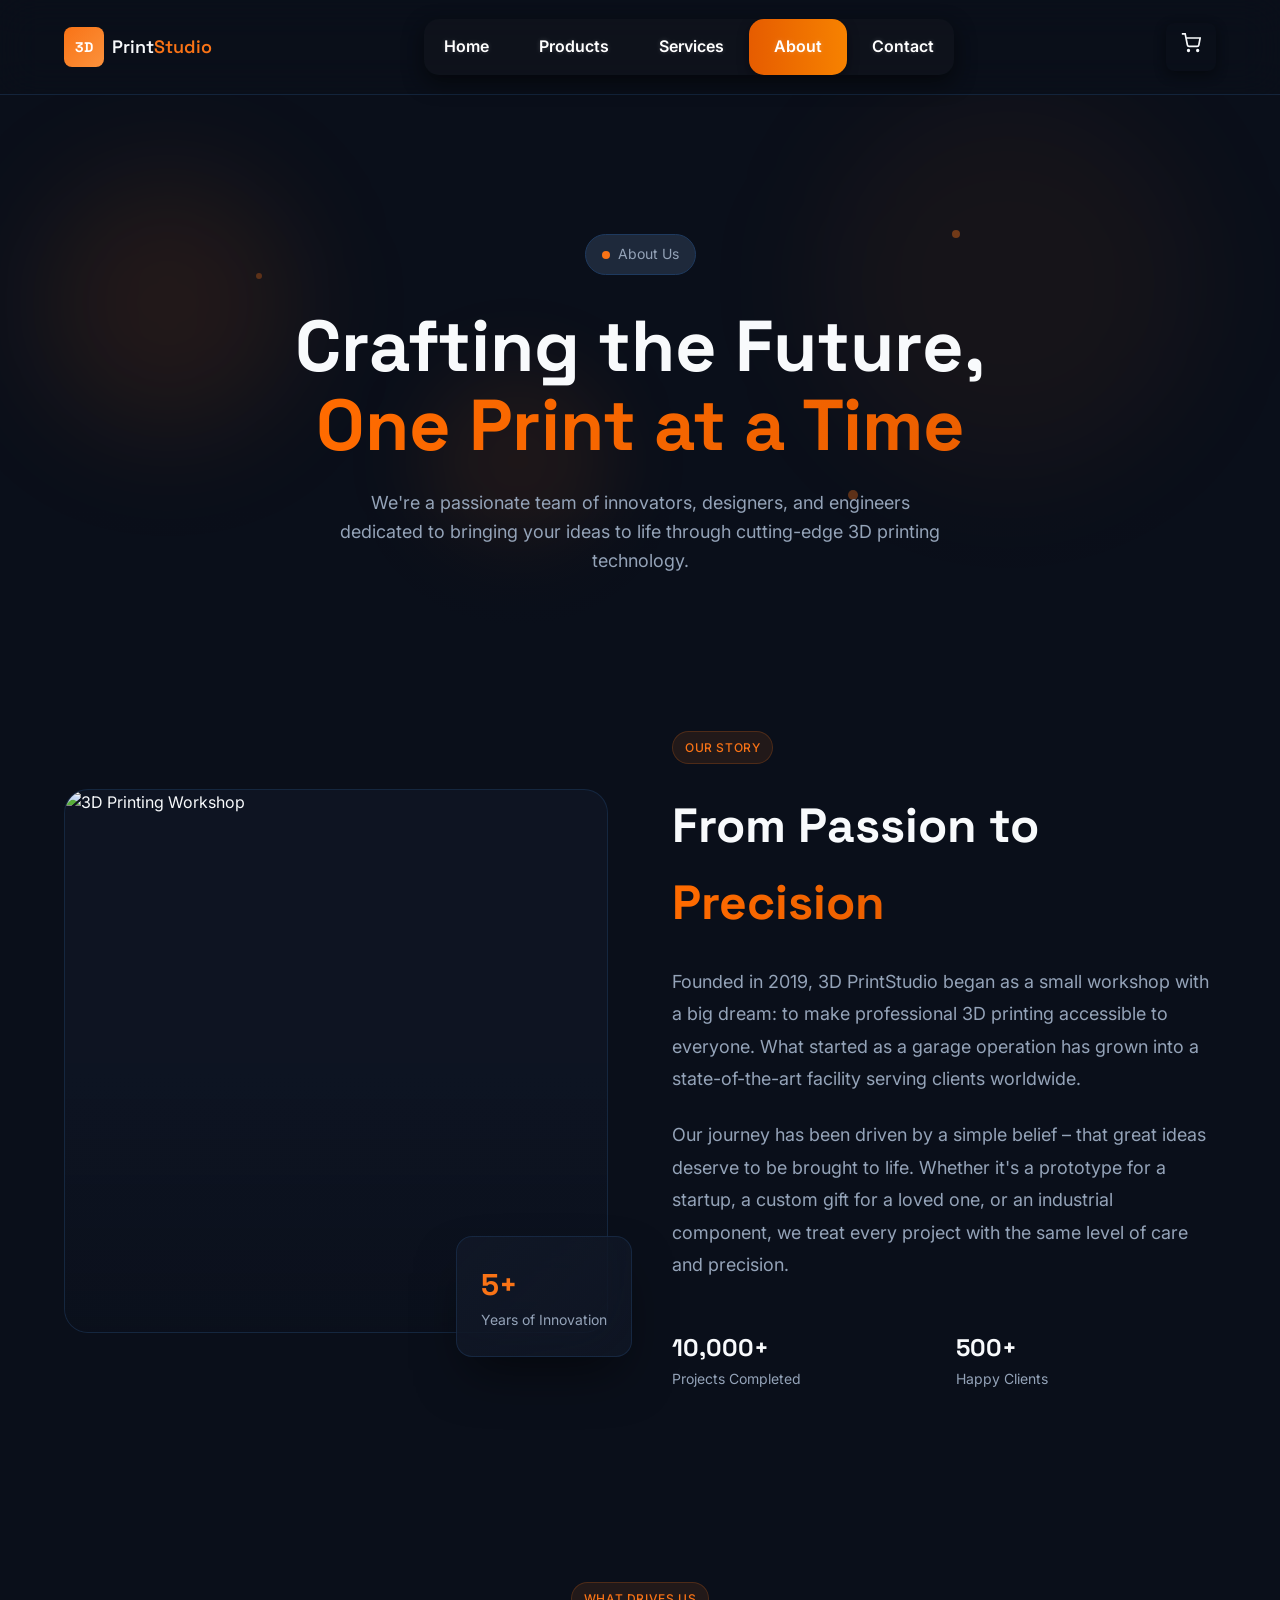
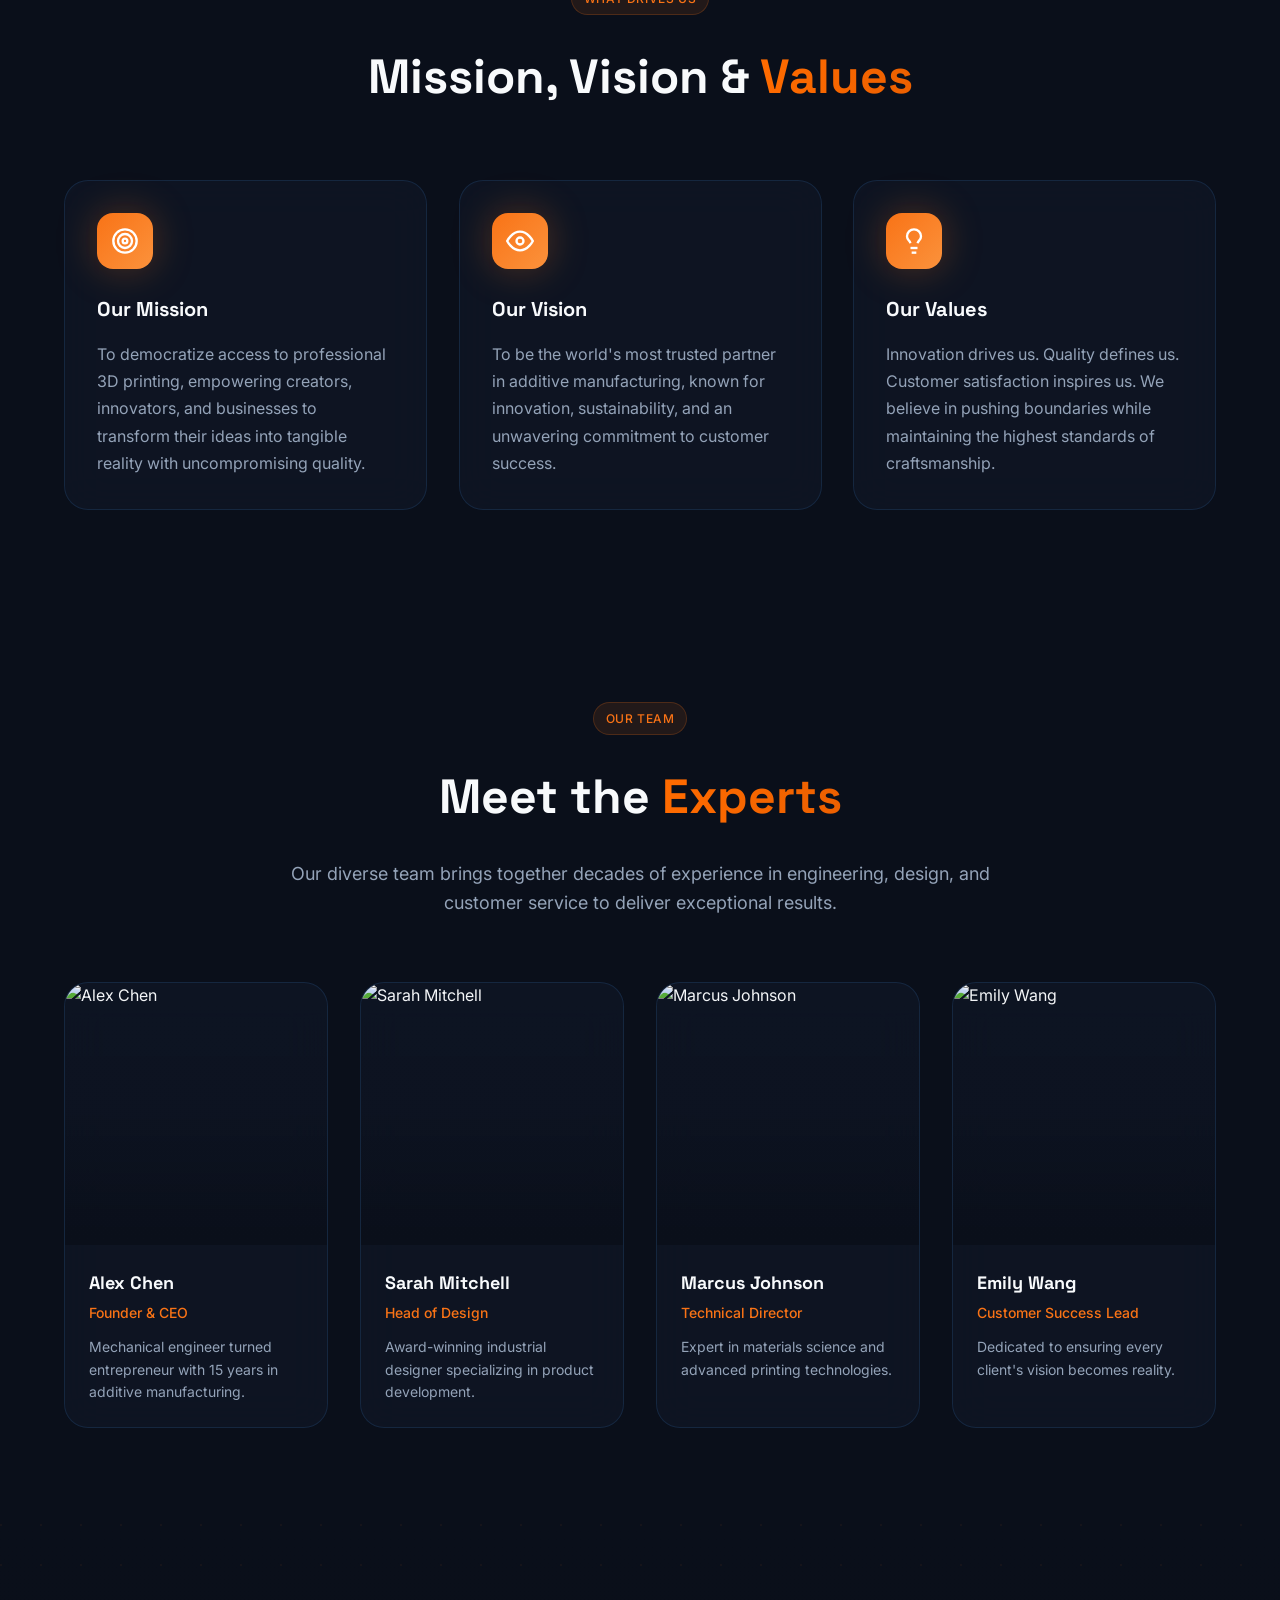
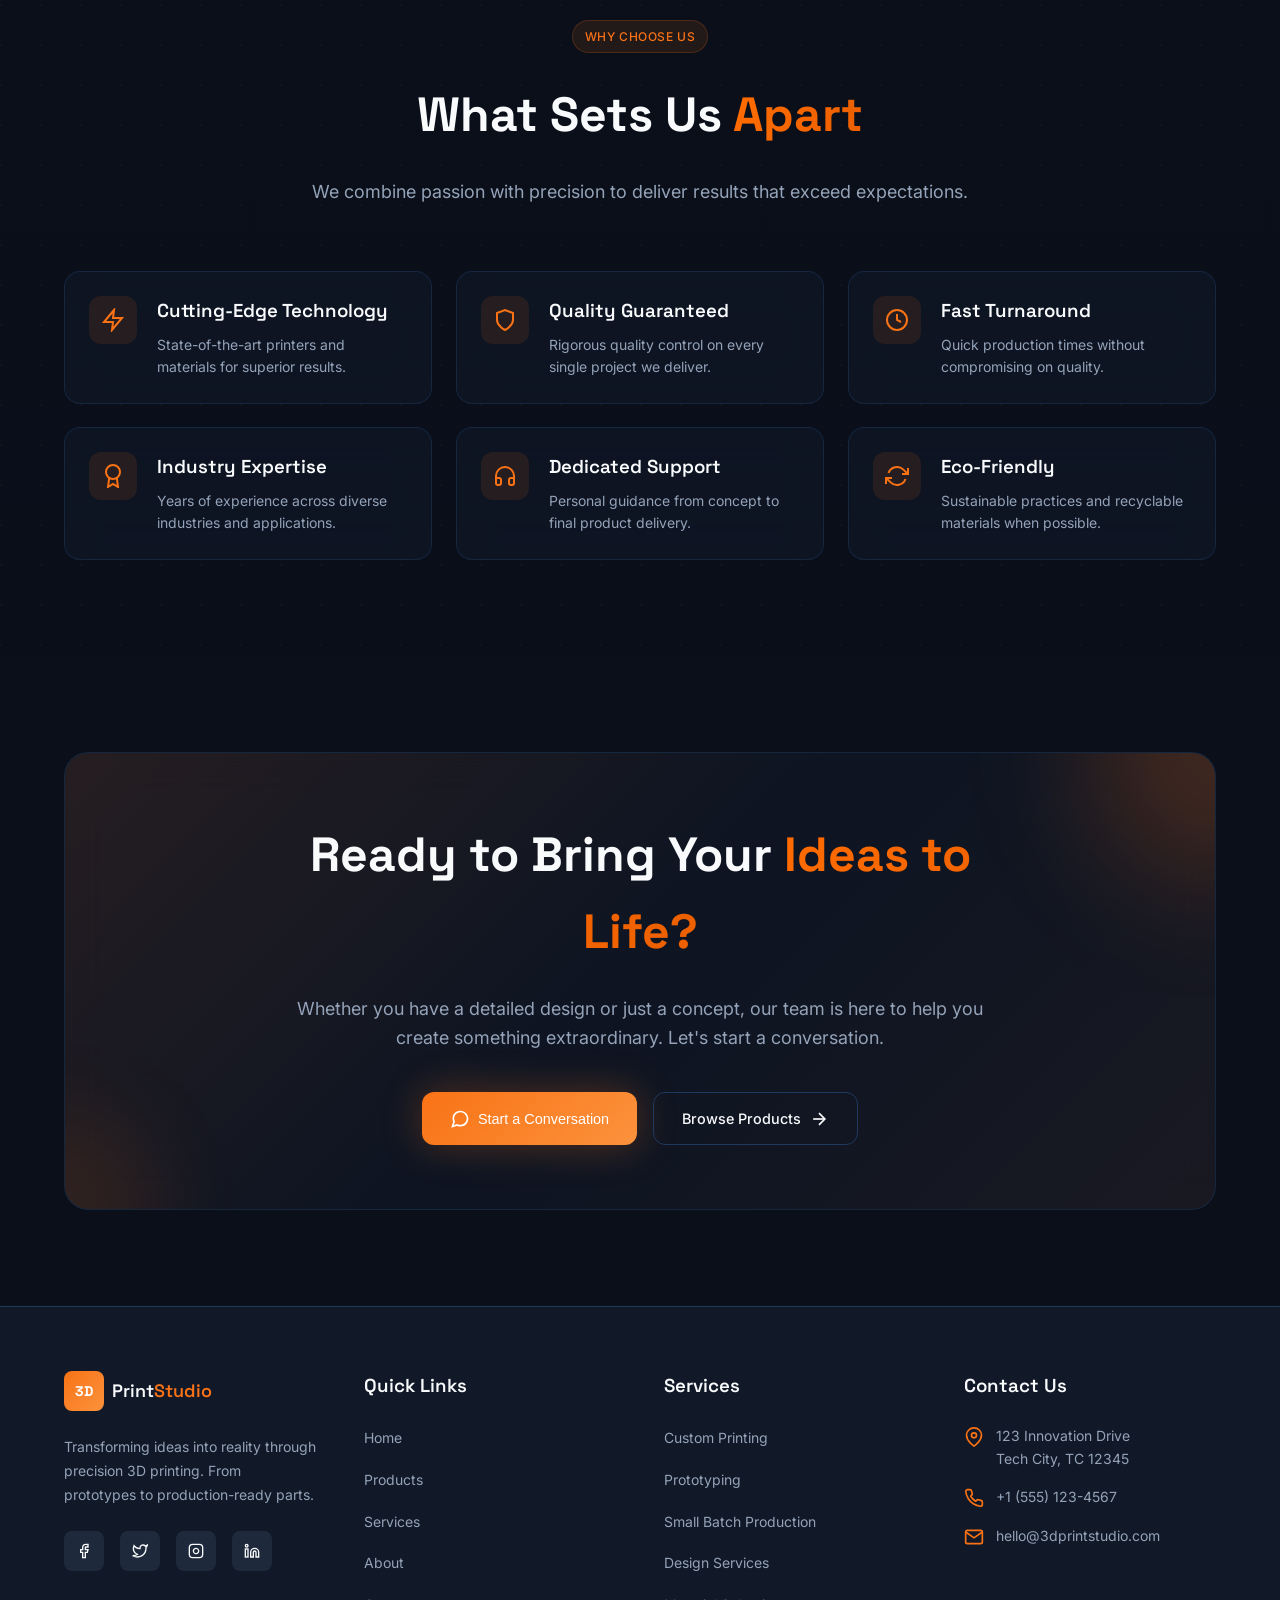
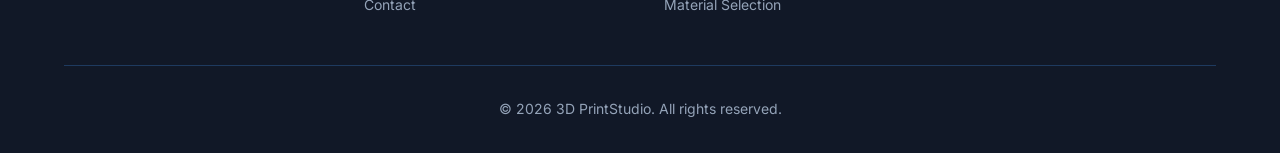
==== commit 2ac124a8: "Refactor navigation links and indicator logic Updated navigation links and improved indicator functi" ====
--- a/index.html
+++ b/index.html
@@ -441,16 +441,82 @@
       }
     }
 
-    @media (max-width: 768px) {
-      .nav-links {
-        display: none;
-      }
-
-      .mobile-menu-btn {
-        display: block;
-
-      }
-    }
+   
+  @media (max-width: 768px) {
+    
+
+/* Show menu when active */
+.nav-links.active {
+  opacity: 1;
+  pointer-events: auto;
+  transform: translateX(0) translateY(0);
+}
+
+
+  /* Navbar spacing */
+  .navbar {
+    padding: 12px 20px;
+  }
+
+  /* Mobile menu container */
+  .nav-links {
+    opacity: 0;
+  pointer-events: none;
+  transform: translateX(0) translateY(-15px);
+    position: fixed;
+    top: 75px;
+    left: 0;
+    width: 100%;
+    /* max-width: 420px; */
+
+    background: rgba(17, 24, 39, 0.97);
+    backdrop-filter: blur(18px);
+    border-radius: 18px;
+    padding: 12px;
+
+    display: flex;
+    flex-direction: column;
+    gap: 8px;
+
+    box-shadow: 0 25px 50px rgba(0,0,0,0.6);
+    border: 1px solid var(--border);
+    z-index: 999;
+  }
+
+  /* Mobile links */
+  .nav-links a {
+    width: 100%;
+    text-align: start;
+    padding: 14px;
+    border-radius: 12px;
+    font-size: 1rem;
+    font-weight: 500;
+    background: transparent;
+    transition: background 0.25s ease, transform 0.2s ease;
+  }
+
+  .nav-links a:hover {
+    background: rgba(249, 115, 22, 0.15);
+    transform: translateY(-1px);
+  }
+
+  /* Active tab */
+  .nav-links a.active {
+    background: linear-gradient(135deg, #f97316, #fb923c);
+    color: #fff;
+  }
+
+  /* Disable slider on mobile */
+  .nav-links span {
+    display: none;
+  }
+
+  /* Show hamburger button */
+  .mobile-menu-btn {
+    display: block;
+  }
+}
+
 
     /* Floating Particles */
     .particles {
@@ -1218,11 +1284,11 @@
       </a>
 
       <div class="nav-links">
-        <a href="/">Home</a>
-        <a href="/products">Products</a>
-        <a href="/services">Services</a>
-        <a href="/about" class="active">About</a>
-        <a href="/contact">Contact</a>
+        <a href="">Home</a>
+        <a href="">Products</a>
+        <a href="services.html">Services</a>
+        <a href="" class="active">About</a>
+        <a href="contact.html" >Contact</a>
         <span></span>
       </div>
 
@@ -1802,6 +1868,7 @@
 
     if (mobileMenuBtn) {
       mobileMenuBtn.addEventListener('click', () => {
+       navLinks.classList.toggle('active');
         if (navLinks.style.display === 'flex') {
           navLinks.style.display = 'none';
         } else {
@@ -1825,35 +1892,6 @@
   const links = document.querySelectorAll(".nav-links a");
   const indicator = document.querySelector(".nav-links span");
 
-  let activeLink = document.querySelector(".nav-links a.active") || links[0];
-
-  function moveIndicator(el) {
-    const rect = el.getBoundingClientRect();
-    const parentRect = el.parentElement.getBoundingClientRect();
-    indicator.style.width = rect.width + "px";
-    indicator.style.transform = `translateX(${rect.left - parentRect.left}px)`;
-  }
-
-  // Set indicator on page load
-  moveIndicator(activeLink);
-
-  // Hover effect
-  links.forEach(link => {
-    link.addEventListener("mouseenter", () => moveIndicator(link));
-    link.addEventListener("mouseleave", () => moveIndicator(activeLink)); // back to active
-    link.addEventListener("click", (e) => {
-      e.preventDefault(); // remove this line if you actually want to navigate
-      activeLink.classList.remove("active");
-      link.classList.add("active");
-      activeLink = link;
-      moveIndicator(activeLink);
-    });
-  });
-</script>
-<script>
-  const links = document.querySelectorAll(".nav-links a");
-  const indicator = document.querySelector(".nav-links span");
-
   // Find the initial active link
   let activeLink = document.querySelector(".nav-links a.active") || links[0];
 
@@ -1884,4 +1922,39 @@
 </script>
 
 
+
+<script>
+  const links1 = document.querySelectorAll(".nav-links a");
+  const indicator1 = document.querySelector(".nav-links span");
+
+  // Find the initial active link
+  let activeLink1 = document.querySelector(".nav-links a.active") || links1[0];
+
+  function moveIndicator(el) {
+    const rect = el.getBoundingClientRect();
+    const parentRect = el.parentElement.getBoundingClientRect();
+    indicator1.style.width = rect.width + "px";
+    indicator1.style.transform = `translateX(${rect.left - parentRect.left}px)`;
+  }
+
+  // Set indicator on page load
+  moveIndicator(activeLink1);
+
+  // Hover effect
+  links1.forEach(link => {
+    link.addEventListener("mouseenter", () => moveIndicator(link));
+    link.addEventListener("mouseleave", () => moveIndicator(activeLink));
+    link.addEventListener("click", (e) => {
+      activeLink1.classList.remove("active");
+      link.classList.add("active");
+      activeLink1 = link;
+      moveIndicator(activeLink1);
+    });
+  });
+
+  // Optional: update indicator on window resize
+  window.addEventListener("resize", () => moveIndicator(activeLink1));
+</script>
+
+
 </html>
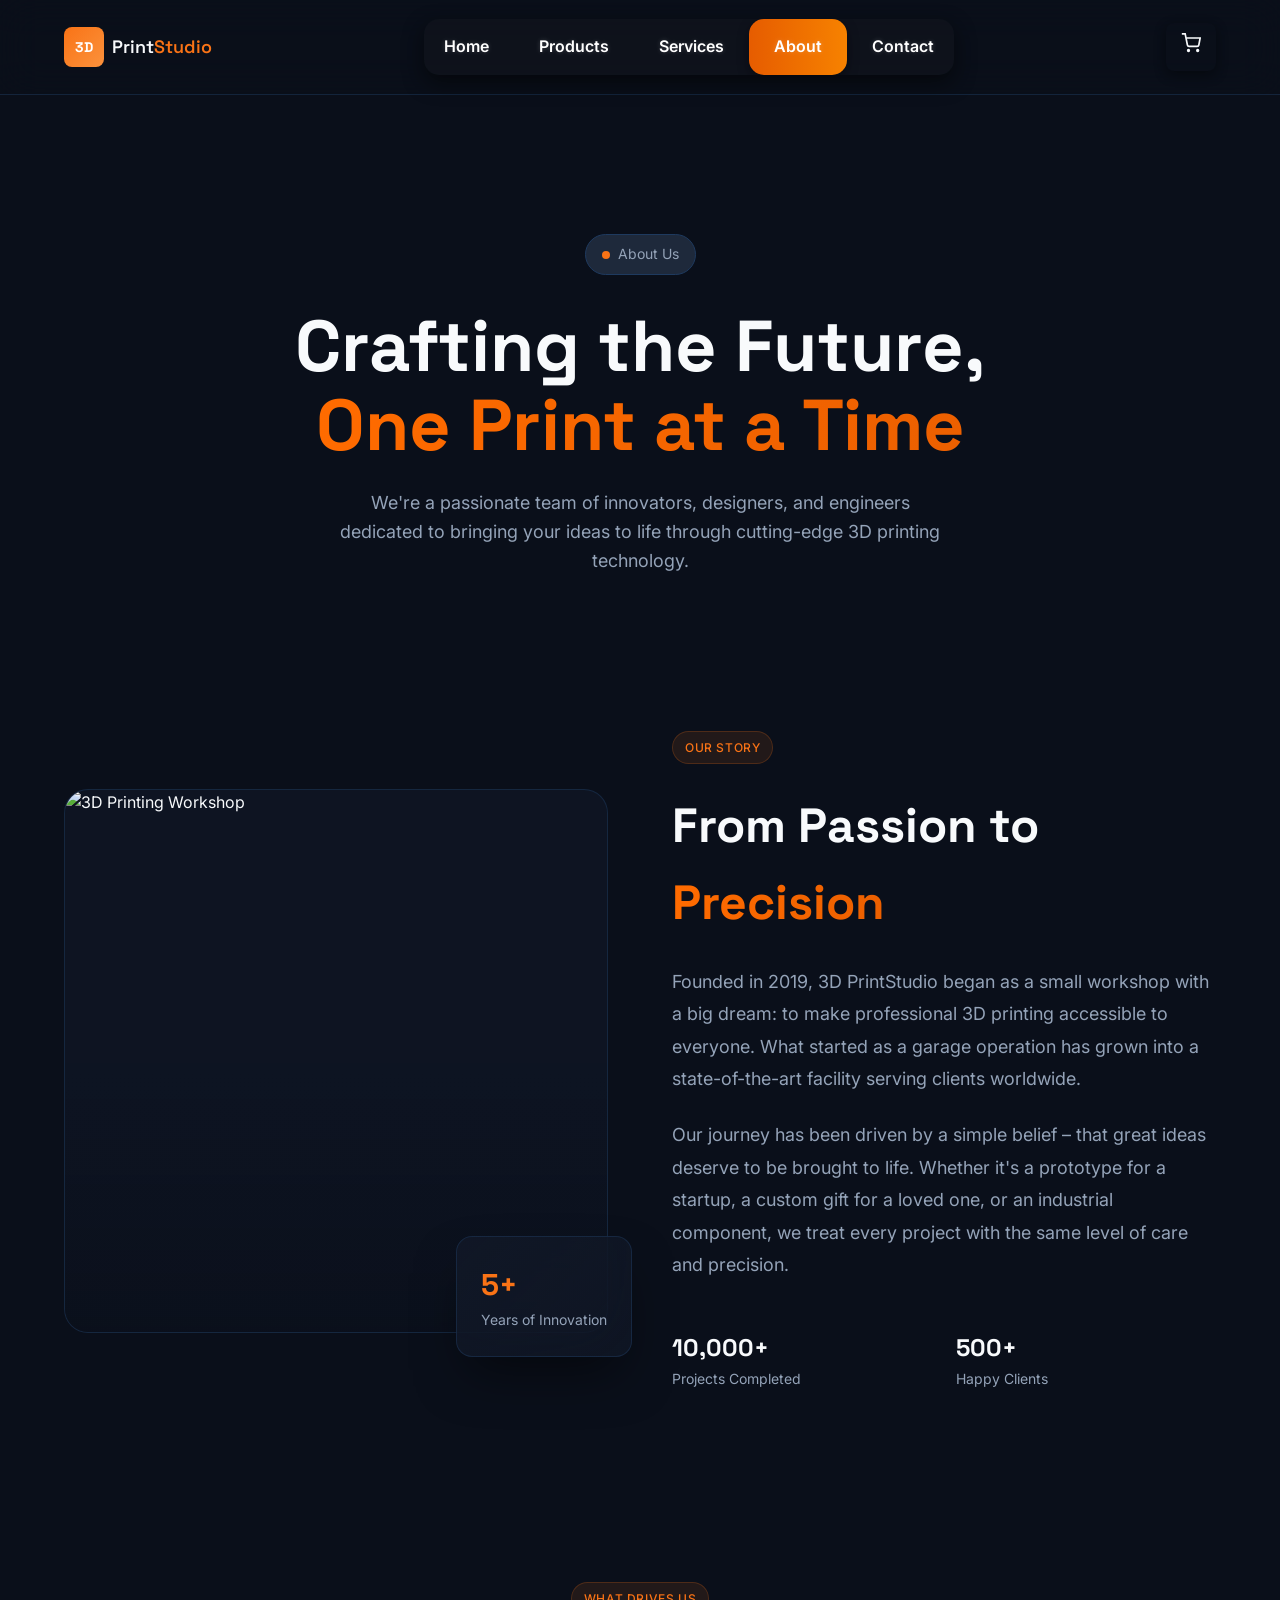
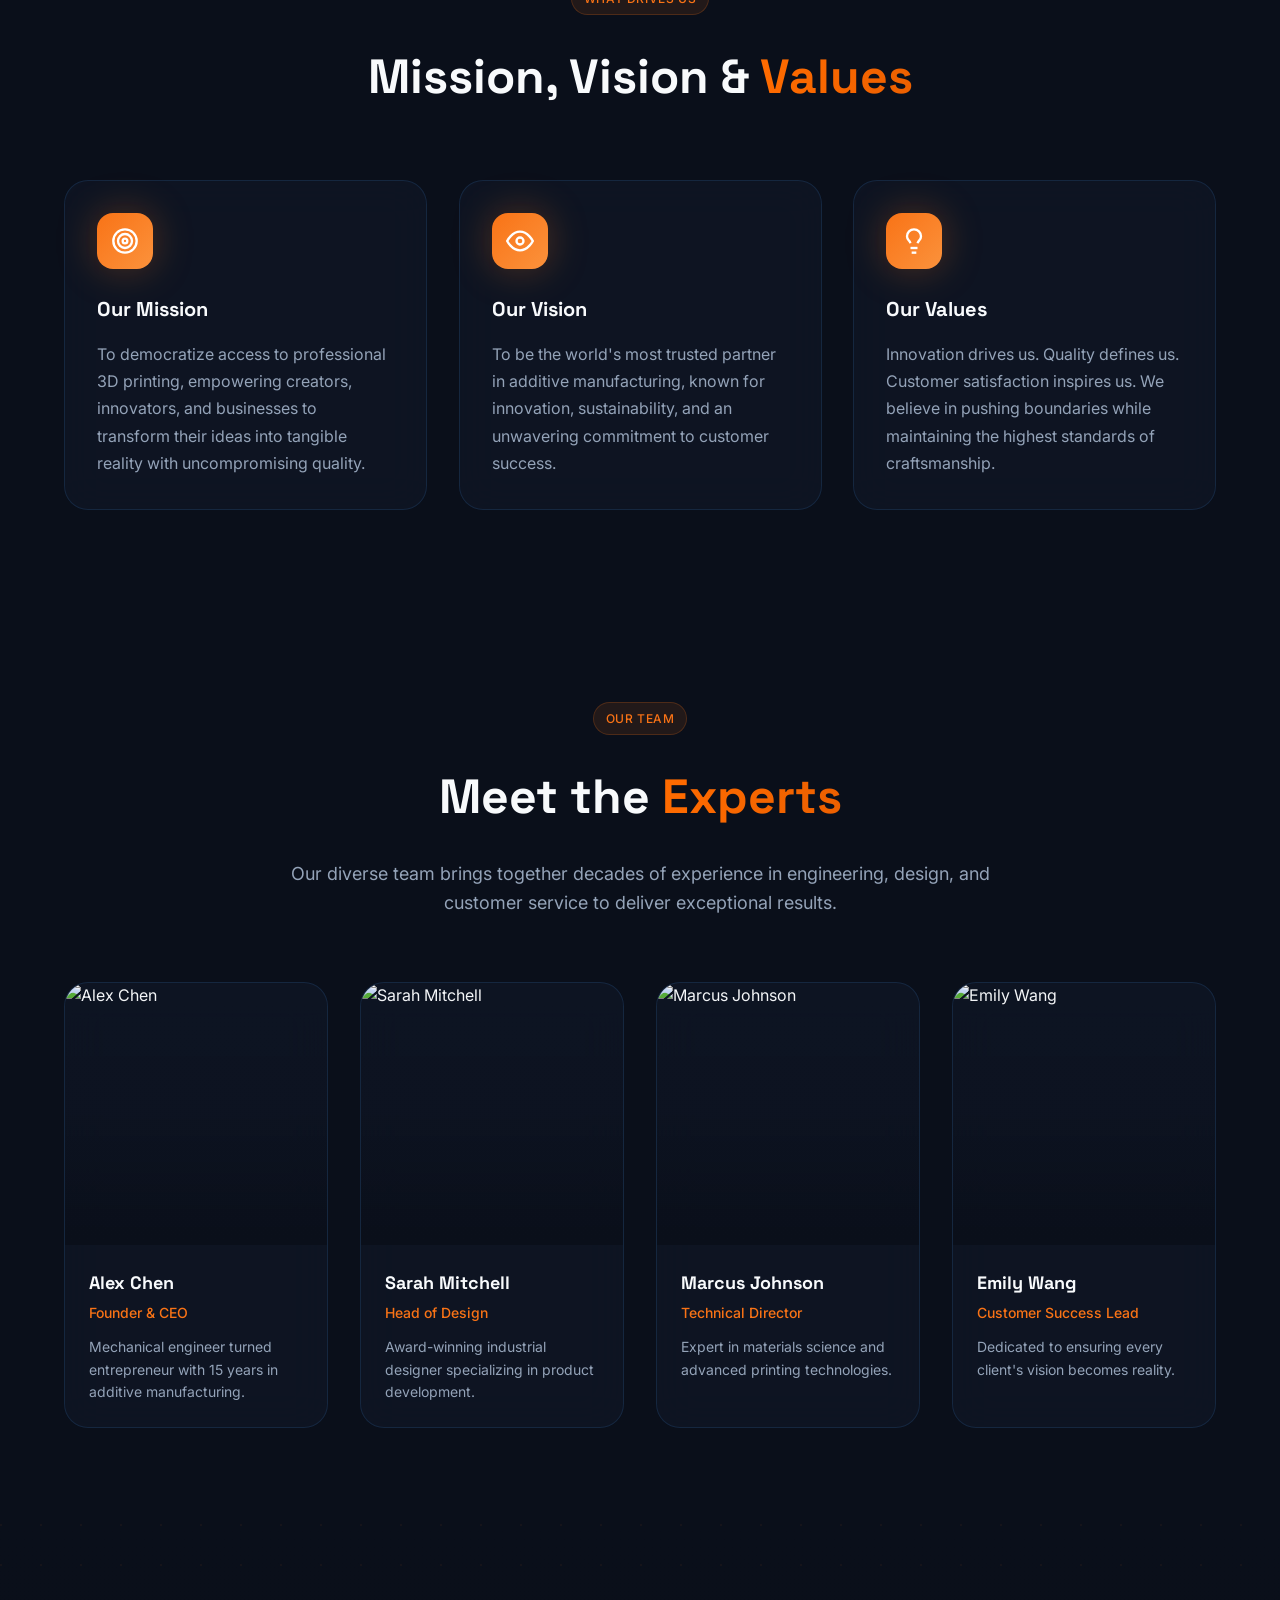
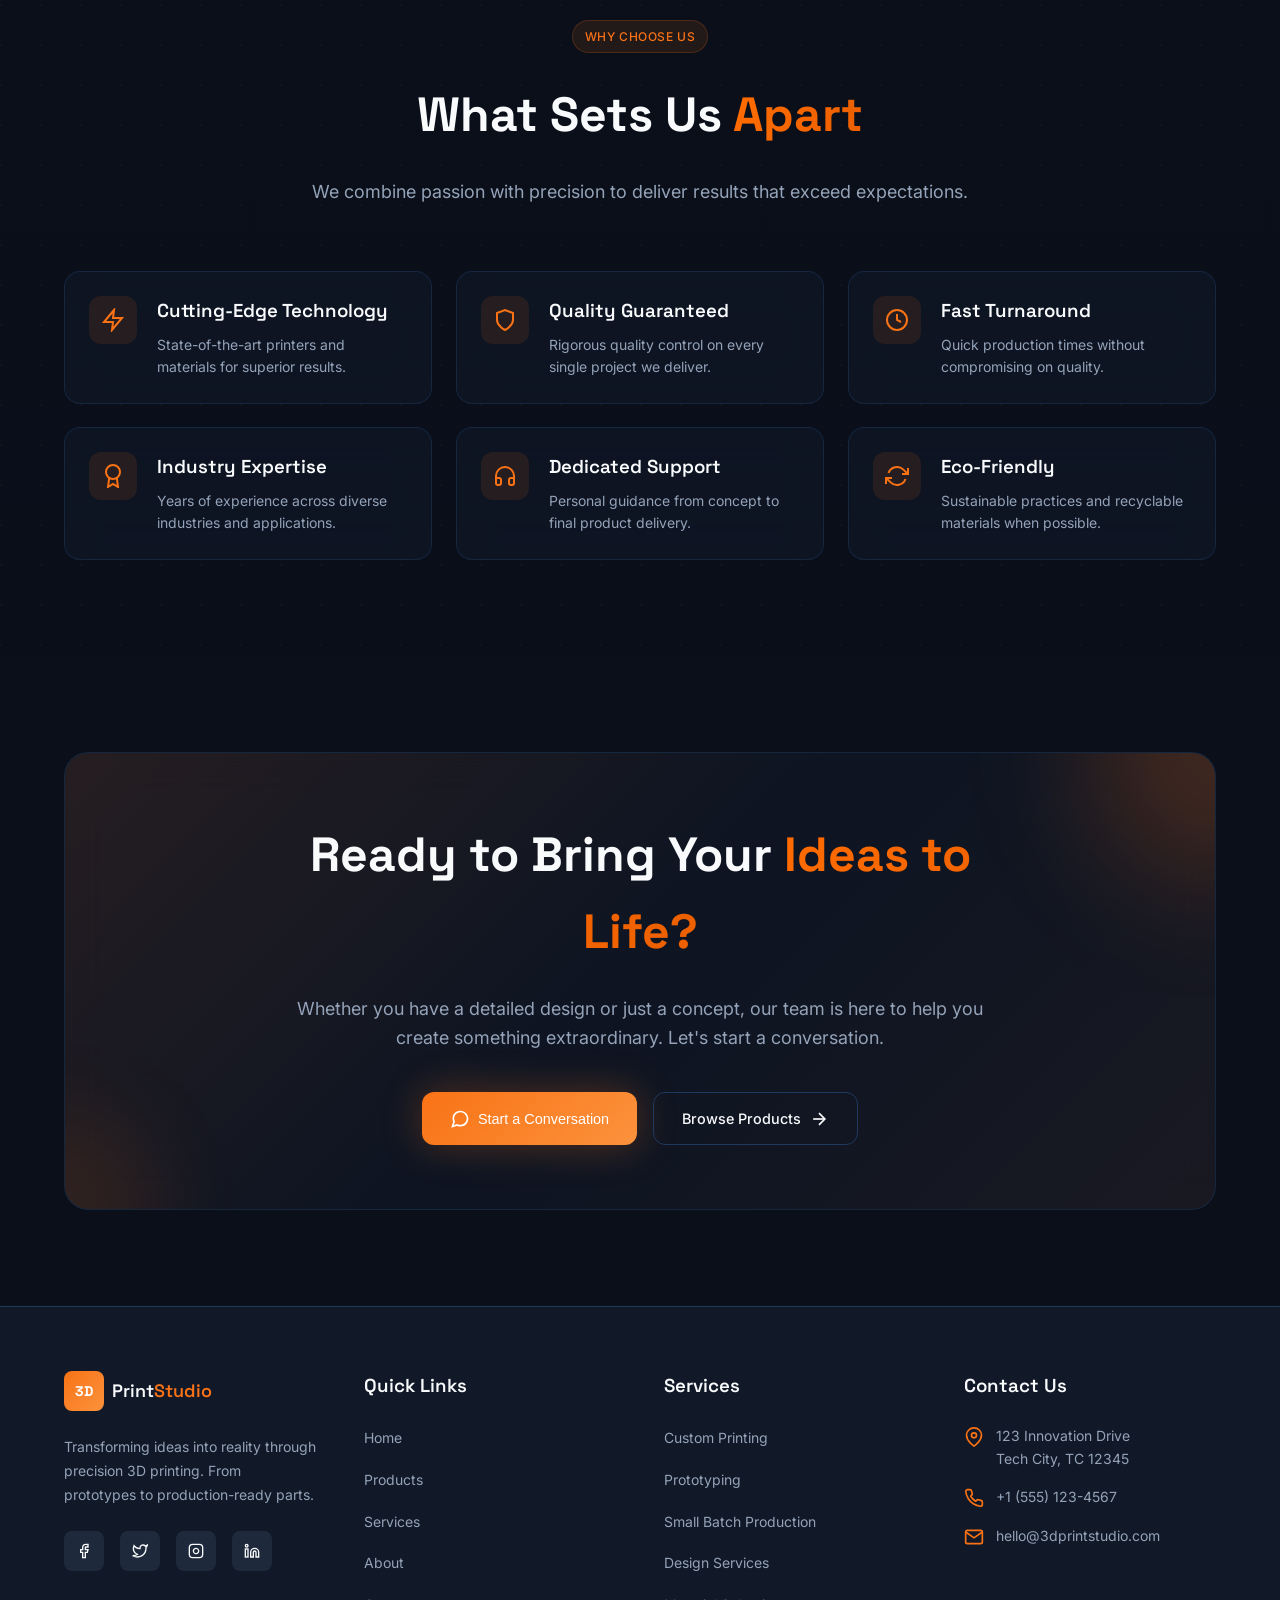
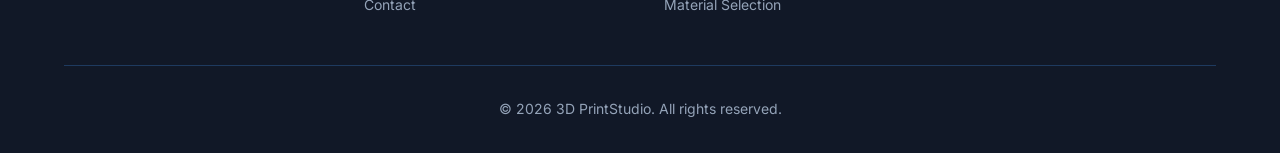
==== commit 76862e85: "Refactor mobile menu and navigation styles Refactor mobile menu styles and functionality, adjusting " ====
--- a/index.html
+++ b/index.html
@@ -441,150 +441,84 @@
       }
     }
 
-   
-  @media (max-width: 768px) {
-    
-
-/* Show menu when active */
-.nav-links.active {
-  opacity: 1;
-  pointer-events: auto;
-  transform: translateX(0) translateY(0);
-}
-
-
-  /* Navbar spacing */
-  .navbar {
-    padding: 12px 20px;
-  }
-
-  /* Mobile menu container */
+   @media (max-width: 768px) {
   .nav-links {
-    opacity: 0;
-  pointer-events: none;
-  transform: translateX(0) translateY(-15px);
-    position: fixed;
-    top: 75px;
+    position: absolute;
+    top: 100%;
     left: 0;
-    width: 100%;
-    /* max-width: 420px; */
-
-    background: rgba(17, 24, 39, 0.97);
-    backdrop-filter: blur(18px);
-    border-radius: 18px;
-    padding: 12px;
+    right: 0;
+
+    /* EXACT navbar background */
+    background: rgba(10, 15, 26, 0.8);
+    backdrop-filter: blur(20px);
+    border-bottom: 1px solid rgba(30, 58, 95, 0.5);
 
     display: flex;
     flex-direction: column;
     gap: 8px;
-
-    box-shadow: 0 25px 50px rgba(0,0,0,0.6);
-    border: 1px solid var(--border);
+    padding: 12px 16px;
+
+    transform-origin: top;
+    transform: rotateX(-90deg);
+    opacity: 0;
+    pointer-events: none;
+
+    transition:
+      transform 0.5s cubic-bezier(0.22, 1, 0.36, 1),
+      opacity 0.3s ease;
+
     z-index: 999;
   }
 
+  /* Open state */
+  .nav-links.active {
+    transform: rotateX(0deg);
+    opacity: 1;
+    pointer-events: auto;
+  }
+
   /* Mobile links */
   .nav-links a {
-    width: 100%;
-    text-align: start;
     padding: 14px;
     border-radius: 12px;
     font-size: 1rem;
     font-weight: 500;
-    background: transparent;
-    transition: background 0.25s ease, transform 0.2s ease;
   }
 
   .nav-links a:hover {
     background: rgba(249, 115, 22, 0.15);
-    transform: translateY(-1px);
   }
 
-  /* Active tab */
   .nav-links a.active {
     background: linear-gradient(135deg, #f97316, #fb923c);
     color: #fff;
   }
 
-  /* Disable slider on mobile */
+  /* Disable slider */
   .nav-links span {
     display: none;
   }
 
-  /* Show hamburger button */
   .mobile-menu-btn {
     display: block;
   }
 }
-
-
     /* Floating Particles */
-    .particles {
-      position: absolute;
+    /* Floating Particles */
+    .particles-container {
+      position: fixed;
       inset: 0;
+      pointer-events: none;
       overflow: hidden;
-      pointer-events: none;
-    }
-
+      z-index: 0;
+    }
     .particle {
       position: absolute;
+      width: 4px;
+      height: 4px;
+      background: hsl(var(--primary));
       border-radius: 50%;
-    }
-
-    .particle-1 {
-      top: 80px;
-      left: 40px;
-      width: 256px;
-      height: 256px;
-      background: rgba(249, 115, 22, 0.1);
-      filter: blur(60px);
-    }
-
-    .particle-2 {
-      bottom: 160px;
-      right: 80px;
-      width: 384px;
-      height: 384px;
-      background: rgba(249, 115, 22, 0.05);
-      filter: blur(60px);
-    }
-
-    .particle-3 {
-      top: 50%;
-      left: 33%;
-      width: 192px;
-      height: 192px;
-      background: rgba(249, 115, 22, 0.08);
-      filter: blur(40px);
-    }
-
-    .dot {
-      position: absolute;
-      width: 8px;
-      height: 8px;
-      border-radius: 50%;
-      background: rgba(249, 115, 22, 0.4);
-    }
-
-    .dot-1 {
-      top: 25%;
-      right: 25%;
-    }
-
-    .dot-2 {
-      top: 33%;
-      left: 20%;
-      width: 6px;
-      height: 6px;
-      background: rgba(249, 115, 22, 0.3);
-    }
-
-    .dot-3 {
-      bottom: 25%;
-      right: 33%;
-      width: 10px;
-      height: 10px;
-      background: rgba(249, 115, 22, 0.35);
+      opacity: 0.3;
     }
 
     /* Hero Section */
@@ -1280,7 +1214,8 @@
     <div class="container navbar-inner">
       <a href="/" class="logo">
         <div class="logo-icon">3D</div>
-        <div class="logo-text">Print<span>Studio</span></div>
+        <div class="logo-text">Print<span>Studio</span>
+        </div>
       </a>
 
       <div class="nav-links">
@@ -1288,7 +1223,7 @@
         <a href="">Products</a>
         <a href="services.html">Services</a>
         <a href="" class="active">About</a>
-        <a href="contact.html" >Contact</a>
+        <a href="contact.html">Contact</a>
         <span></span>
       </div>
 
@@ -1838,7 +1773,6 @@
             } else {
               el.classList.add('animate-fade-in-up');
             }
-
             observer.unobserve(el);
           }
         });
@@ -1848,7 +1782,6 @@
       document.querySelectorAll('.hidden').forEach(el => {
         observer.observe(el);
       });
-
       // Stagger animations for cards
       const staggerElements = (selector, baseDelay = 100) => {
         const elements = document.querySelectorAll(selector);
@@ -1856,56 +1789,36 @@
           el.style.animationDelay = `${index * baseDelay}ms`;
         });
       };
-
       staggerElements('.mission-card', 150);
       staggerElements('.team-card', 100);
       staggerElements('.feature-card', 80);
     });
-
-    // Mobile menu toggle
-    const mobileMenuBtn = document.querySelector('.mobile-menu-btn');
-    const navLinks = document.querySelector('.nav-links');
-
-    if (mobileMenuBtn) {
-      mobileMenuBtn.addEventListener('click', () => {
-       navLinks.classList.toggle('active');
-        if (navLinks.style.display === 'flex') {
-          navLinks.style.display = 'none';
-        } else {
-          navLinks.style.display = 'flex';
-          navLinks.style.flexDirection = 'column';
-          navLinks.style.position = 'absolute';
-          navLinks.style.top = '64px';
-          navLinks.style.left = '0';
-          navLinks.style.right = '0';
-          navLinks.style.background = 'var(--background)';
-          navLinks.style.padding = '1rem';
-          navLinks.style.borderBottom = '1px solid var(--border)';
-        }
-      });
-    }
+    
   </script>
-
-
 </body>
+<script>
+  const mobileMenuBtn = document.querySelector('.mobile-menu-btn');
+  const navLinks = document.querySelector('.nav-links');
+
+  mobileMenuBtn.addEventListener('click', () => {
+    navLinks.classList.toggle('active');
+  });
+</script>
+
 <script>
   const links = document.querySelectorAll(".nav-links a");
   const indicator = document.querySelector(".nav-links span");
-
   // Find the initial active link
   let activeLink = document.querySelector(".nav-links a.active") || links[0];
-
   function moveIndicator(el) {
     const rect = el.getBoundingClientRect();
     const parentRect = el.parentElement.getBoundingClientRect();
     indicator.style.width = rect.width + "px";
     indicator.style.transform = `translateX(${rect.left - parentRect.left}px)`;
   }
-
   // Set indicator on page load
   moveIndicator(activeLink);
-
-  // Hover effect
+  //Hover effect
   links.forEach(link => {
     link.addEventListener("mouseenter", () => moveIndicator(link));
     link.addEventListener("mouseleave", () => moveIndicator(activeLink));
@@ -1916,30 +1829,22 @@
       moveIndicator(activeLink);
     });
   });
-
   // Optional: update indicator on window resize
   window.addEventListener("resize", () => moveIndicator(activeLink));
 </script>
-
-
-
 <script>
   const links1 = document.querySelectorAll(".nav-links a");
   const indicator1 = document.querySelector(".nav-links span");
-
   // Find the initial active link
   let activeLink1 = document.querySelector(".nav-links a.active") || links1[0];
-
   function moveIndicator(el) {
     const rect = el.getBoundingClientRect();
     const parentRect = el.parentElement.getBoundingClientRect();
     indicator1.style.width = rect.width + "px";
     indicator1.style.transform = `translateX(${rect.left - parentRect.left}px)`;
   }
-
   // Set indicator on page load
   moveIndicator(activeLink1);
-
   // Hover effect
   links1.forEach(link => {
     link.addEventListener("mouseenter", () => moveIndicator(link));
@@ -1951,10 +1856,7 @@
       moveIndicator(activeLink1);
     });
   });
-
   // Optional: update indicator on window resize
   window.addEventListener("resize", () => moveIndicator(activeLink1));
 </script>
-
-
 </html>
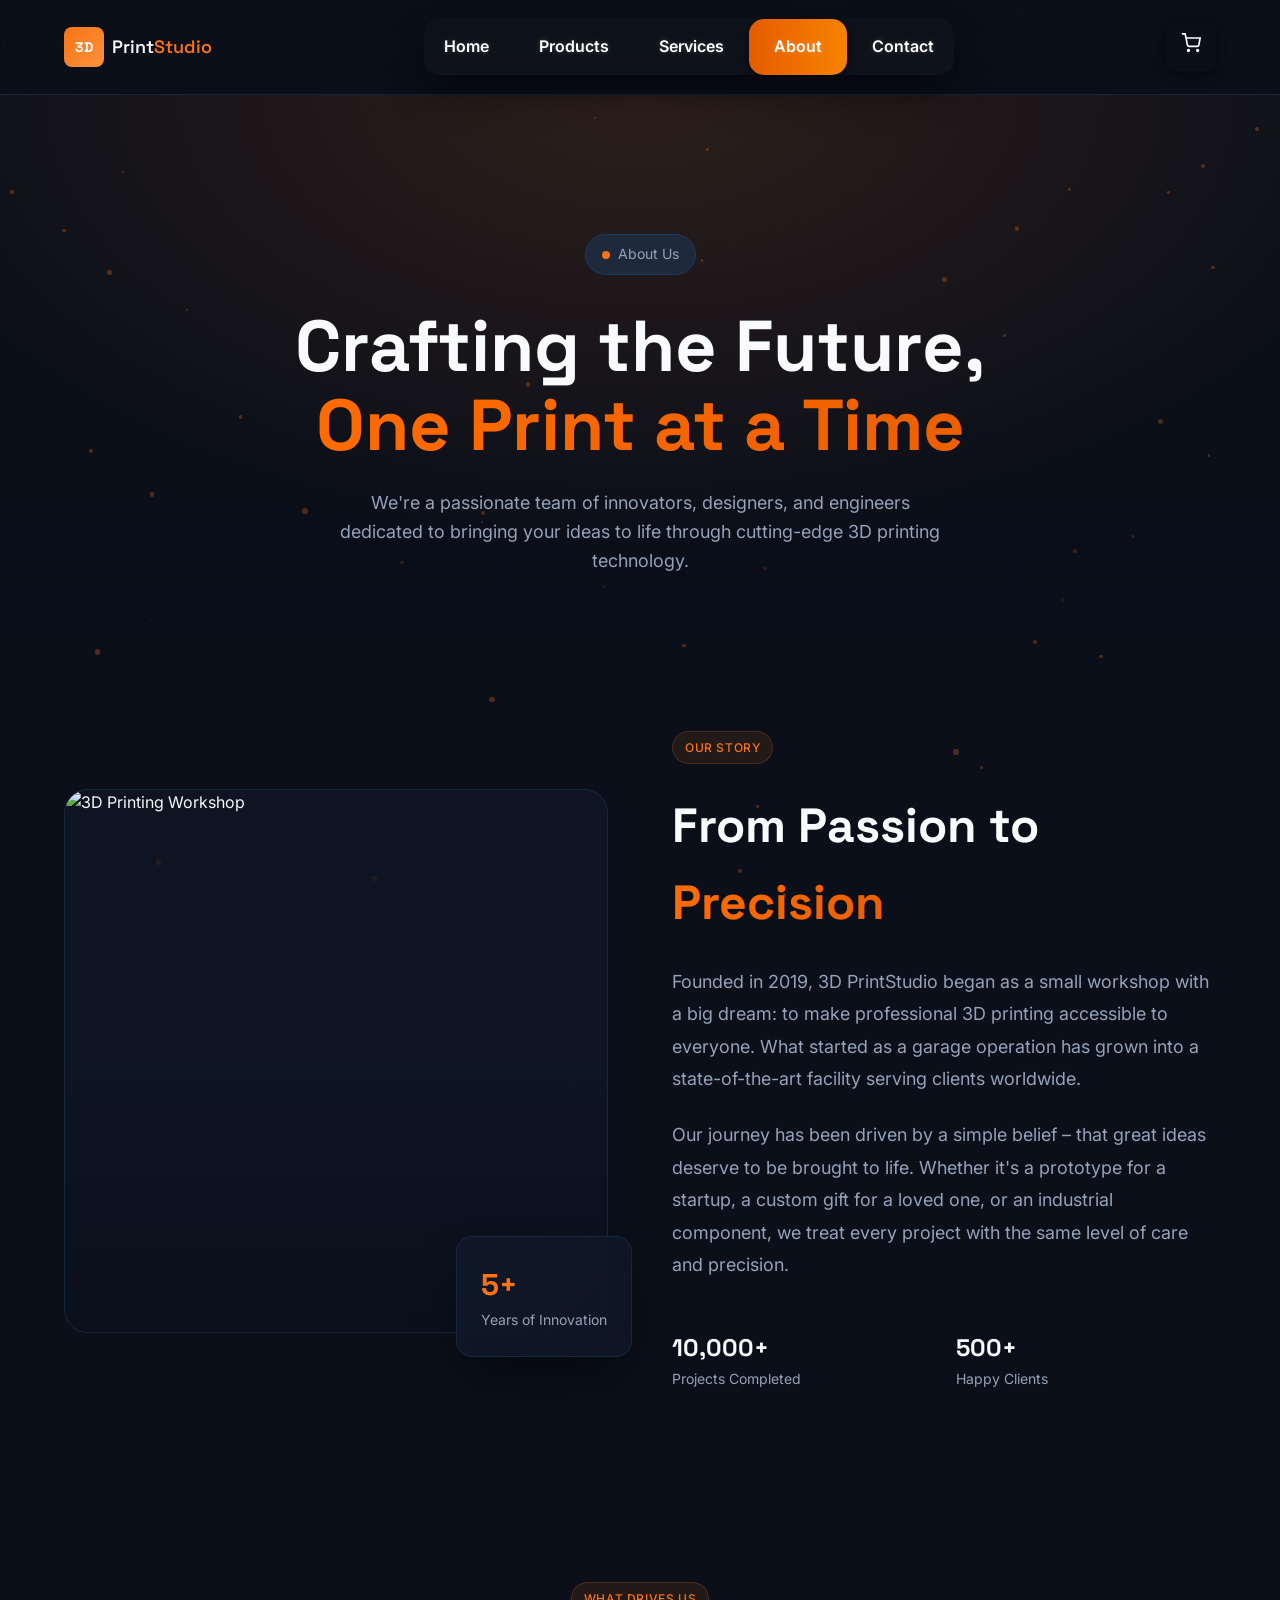
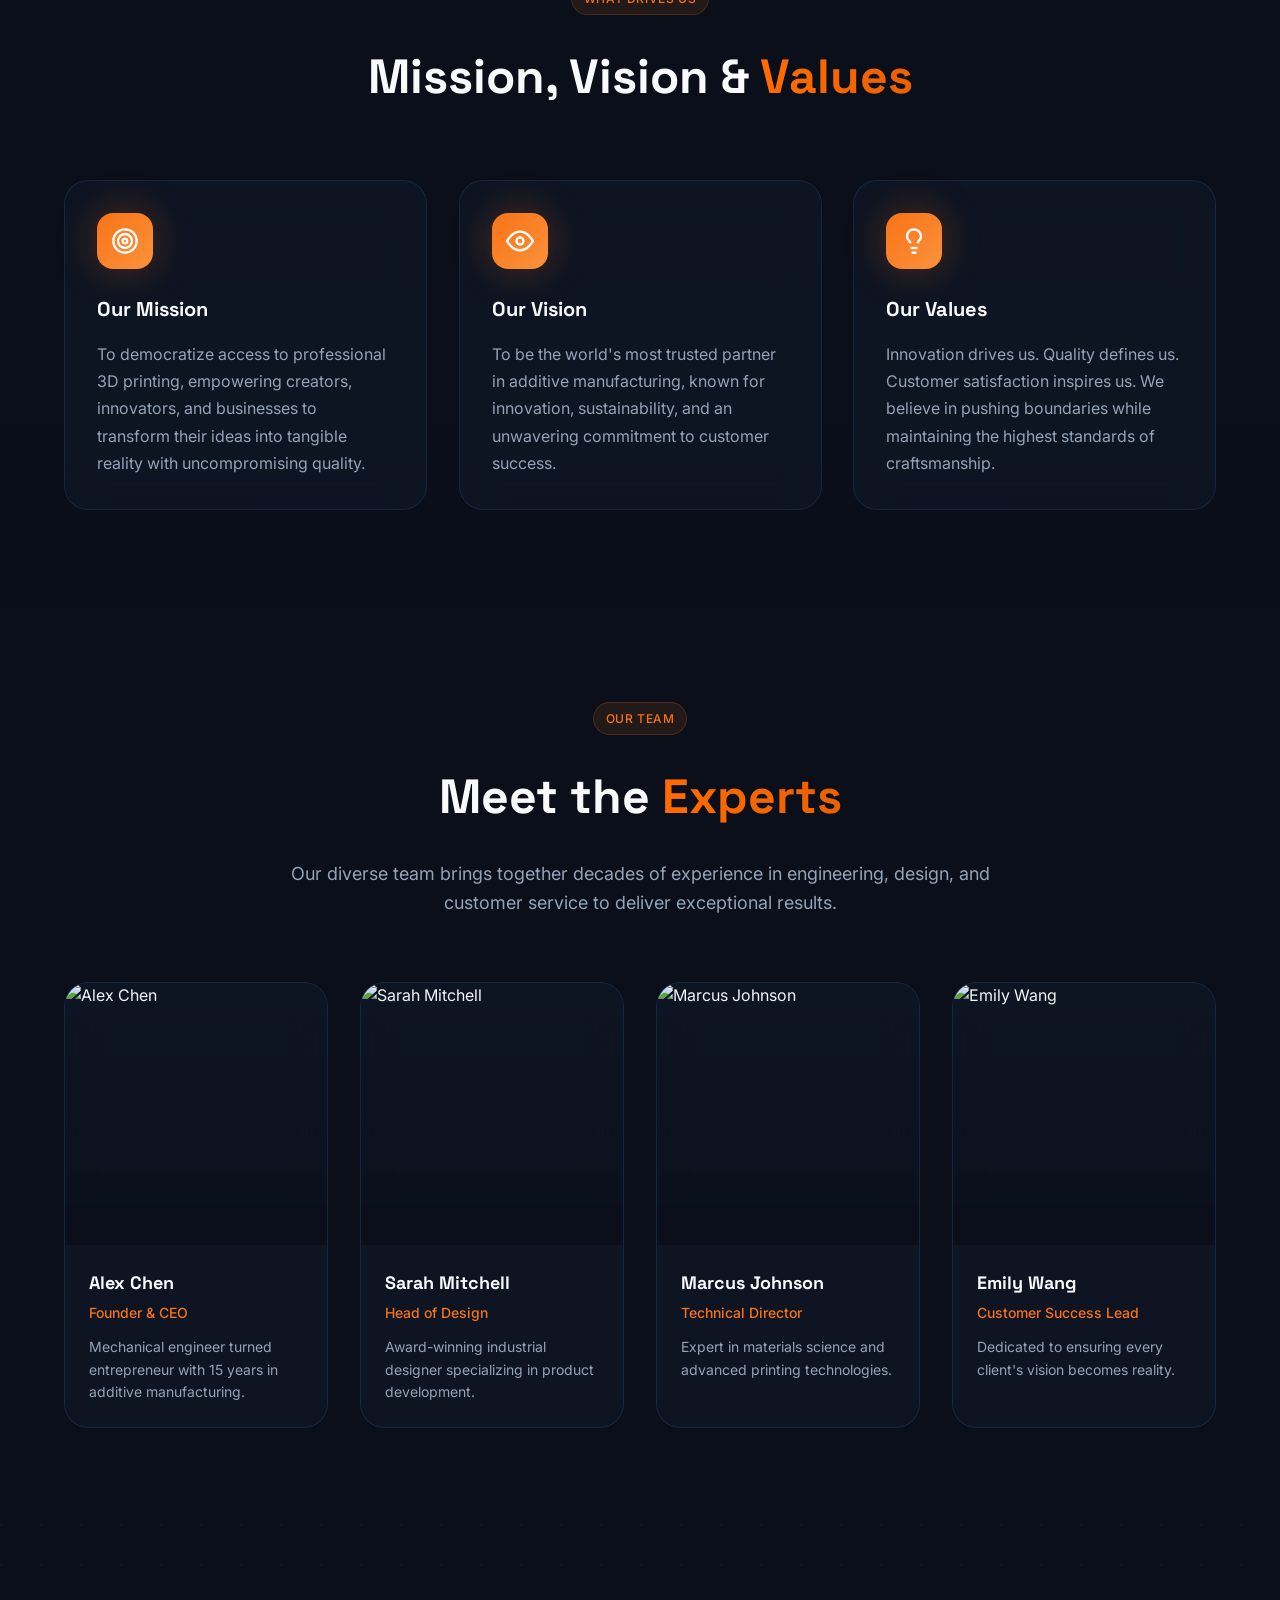
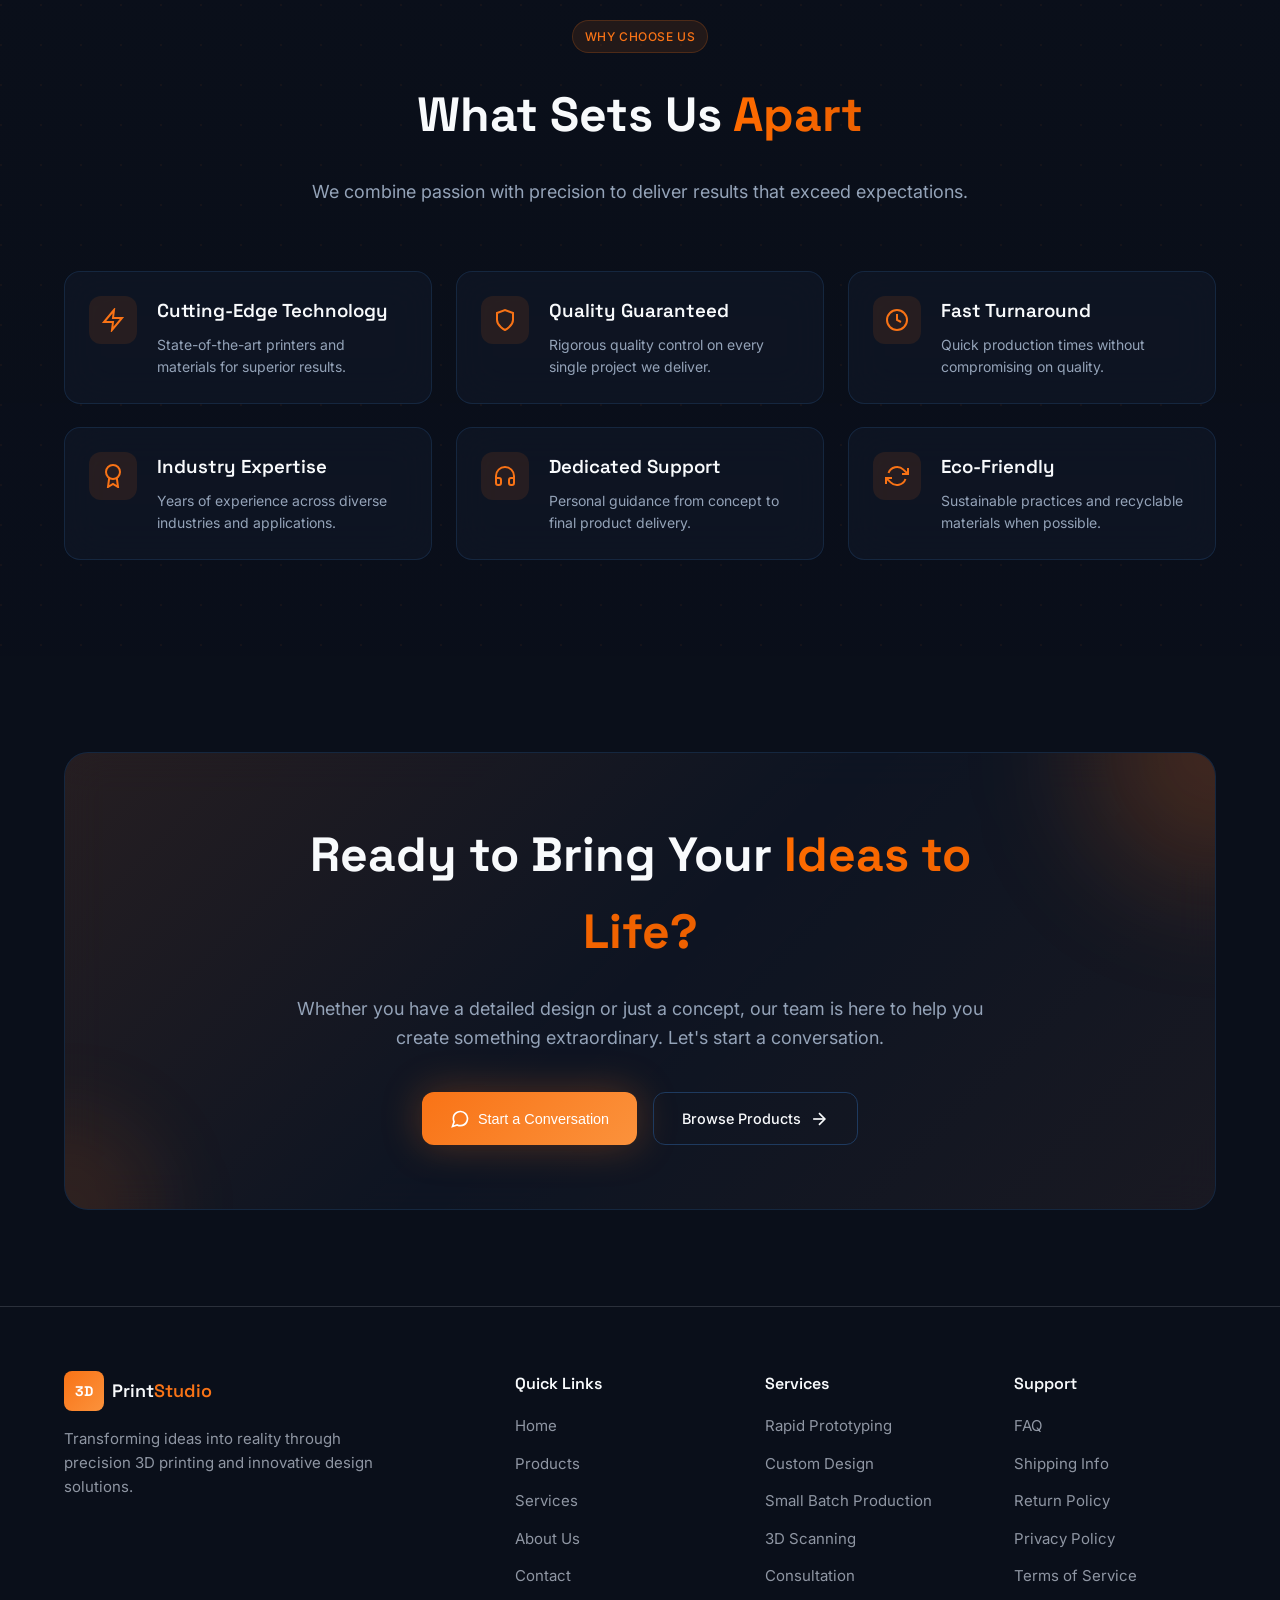
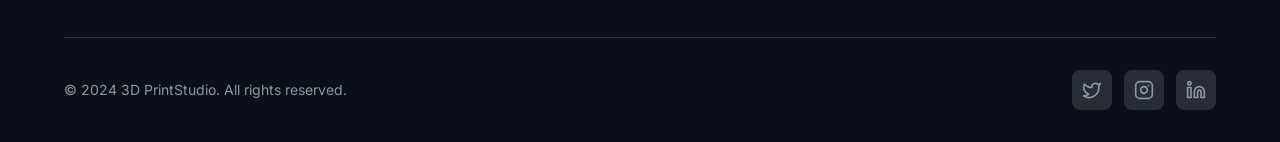
==== commit d1323ab9: "Fix CSS variable names and enhance layout styles Correct various CSS variable names and improve styl" ====
--- a/index.html
+++ b/index.html
@@ -20,6 +20,11 @@
     }
 
     :root {
+            --primary-foregroundd: 60 10% 98%;
+      --secondaryy: 220 15% 18%;
+
+      --primaryy: 25 95% 55%;
+      --borderr: 220 15% 20%;
       --background: #0a0f1a;
       --foreground: #f8fafc;
       --card: #111827;
@@ -31,6 +36,8 @@
       --muted-foreground: #94a3b8;
       --border: #1e3a5f;
       --radius: 0.75rem;
+      --muted-foregroundd: 220 10% 60%;
+      
     }
 
     html {
@@ -287,7 +294,7 @@
     }
 
     .logo-text span {
-      color: var(--primary);
+      color:  #f97316;
     }
 
 
@@ -359,6 +366,7 @@
 
     @media (min-width: 1025px) and (max-width: 1440px) {
       .nav-links {
+        display: none;
         position: relative;
         width: 530px;
         background: #1a1d224d;
@@ -401,6 +409,7 @@
 
     @media (min-width: 1025px) and (max-width: 1440px) {
       .nav-links {
+        display: none;
         position: relative;
         width: 530px;
         background: #1a1d224d;
@@ -412,7 +421,7 @@
         overflow: hidden;
 
         /* Shadow for depth */
-        box-shadow: 0 8px 20px rgba(0, 0, 0, 0.5);
+  box-shadow: 0 18px 35px rgba(0, 0, 0, 0.45);
       }
 
       .nav-links a {
@@ -442,6 +451,26 @@
     }
 
    @media (max-width: 768px) {
+    .navbar {
+  perspective: 1000px;
+}
+.nav-links {
+    visibility: hidden;
+  }
+.navbar {
+  background: #0a0f1a;
+  backdrop-filter:  20px;
+  /* -webkit-backdrop-filter: none; */
+}
+.navbar {
+  background: #0a0f1a;
+  backdrop-filter: none;
+  -webkit-backdrop-filter: none;
+}
+
+  .nav-links.active {
+    visibility: visible;
+  }
   .nav-links {
     position: absolute;
     top: 100%;
@@ -449,8 +478,9 @@
     right: 0;
 
     /* EXACT navbar background */
-    background: rgba(10, 15, 26, 0.8);
-    backdrop-filter: blur(20px);
+background: rgba(10, 15, 26, 0.7); /* semi-transparent for blur effect */
+    backdrop-filter: blur(20px);       /* blur added */
+    -webkit-backdrop-filter: blur(20px);
     border-bottom: 1px solid rgba(30, 58, 95, 0.5);
 
     display: flex;
@@ -464,18 +494,20 @@
     pointer-events: none;
 
     transition:
-      transform 0.5s cubic-bezier(0.22, 1, 0.36, 1),
-      opacity 0.3s ease;
+      transform 1s cubic-bezier(0.22, 1, 0.36, 1),
+      opacity 1s ease;
 
     z-index: 999;
   }
 
-  /* Open state */
+   /* Open state */
   .nav-links.active {
     transform: rotateX(0deg);
     opacity: 1;
     pointer-events: auto;
   }
+
+  
 
   /* Mobile links */
   .nav-links a {
@@ -503,23 +535,35 @@
     display: block;
   }
 }
-    /* Floating Particles */
-    /* Floating Particles */
-    .particles-container {
-      position: fixed;
-      inset: 0;
-      pointer-events: none;
-      overflow: hidden;
-      z-index: 0;
-    }
-    .particle {
-      position: absolute;
-      width: 4px;
-      height: 4px;
-      background: hsl(var(--primary));
-      border-radius: 50%;
-      opacity: 0.3;
-    }
+    /* Particles container covers full page */
+.particles-container {
+  position: fixed;
+  inset: 0;
+  pointer-events: none;
+  overflow: hidden;
+  z-index: -1; /* behind all content */
+  background: #0a0f1a; /* dark background, change as needed */
+}
+
+/* Each particle */
+.particle {
+  position: absolute;
+  border-radius: 50%;
+  opacity: 0.3;
+  background: #f97316; /* primary color */
+  pointer-events: none;
+  animation-name: floatParticle;
+  animation-iteration-count: infinite;
+  animation-timing-function: ease-in-out;
+}
+
+/* Particle float animation */
+@keyframes floatParticle {
+  0% { transform: translateY(0) translateX(0) scale(1); opacity: 0.3; }
+  50% { transform: translateY(-30px) translateX(20px) scale(1.3); opacity: 0.6; }
+  100% { transform: translateY(0) translateX(0) scale(1); opacity: 0.3; }
+}
+
 
     /* Hero Section */
     .hero {
@@ -531,6 +575,21 @@
       overflow: hidden;
       padding-top: 80px;
     }
+    .hero::before {
+  content: '';
+  position: absolute;
+  top: 0;
+  left: 50%;
+  transform: translateX(-50%);
+  width: 150%;
+  height: 100%;
+  background: radial-gradient(
+    ellipse at center top,
+    hsla(25, 95%, 55%, 0.15) 0%,
+    transparent 60%
+  );
+  pointer-events: none;
+}
 
     .hero-content {
       text-align: center;
@@ -1103,95 +1162,124 @@
     }
 
     /* Footer */
+    /* Footer */
     .footer {
-      background: var(--card);
-      border-top: 1px solid var(--border);
+      border-top: 1px solid hsl(var(--borderr));
       padding: 4rem 0 2rem;
+      position: relative;
+      z-index: 10;
     }
 
     .footer-grid {
       display: grid;
-      grid-template-columns: repeat(auto-fit, minmax(200px, 1fr));
       gap: 3rem;
       margin-bottom: 3rem;
     }
 
+    @media (min-width: 640px) {
+      .footer-grid {
+        grid-template-columns: repeat(2, 1fr);
+      }
+    }
+
+    @media (min-width: 1024px) {
+      .footer-grid {
+        grid-template-columns: 2fr 1fr 1fr 1fr;
+      }
+    }
+
     .footer-brand p {
-      color: var(--muted-foreground);
+      color: hsl(var(--muted-foregroundd));
+      font-size: 0.9375rem;
+      margin-top: 1rem;
+      max-width: 20rem;
+    }
+
+    .footer-column h4 {
+      font-weight: 600;
+      margin-bottom: 1rem;
+    }
+
+    .footer-links {
+      list-style: none;
+      display: flex;
+      flex-direction: column;
+      gap: 0.75rem;
+    }
+
+    .footer-links a {
+      color: hsl(var(--muted-foregroundd));
+      text-decoration: none;
+      font-size: 0.9375rem;
+      transition: color 0.2s;
+    }
+
+    .footer-links a:hover {
+      color: hsl(var(--primaryy));
+    }
+
+    .footer-bottom {
+      padding-top: 2rem;
+      border-top: 1px solid hsl(var(--borderr));
+      display: flex;
+      flex-direction: column;
+      gap: 1rem;
+      align-items: center;
+      text-align: center;
+    }
+
+    @media (min-width: 768px) {
+      .footer-bottom {
+        flex-direction: row;
+        justify-content: space-between;
+        text-align: left;
+      }
+    }
+
+    .footer-bottom p {
+      color: hsl(var(--muted-foregroundd));
       font-size: 0.875rem;
-      margin: 1.5rem 0;
-      line-height: 1.7;
-    }
-
-    .footer-socials {
+    }
+
+/* Social Links */
+    .social-section {
+      margin-top: 2rem;
+      padding-top: 1.5rem;
+      border-top: 1px solid hsla(220, 15%, 20%, 0.5);
+    }
+
+    .social-title {
+      font-size: 0.875rem;
+      font-weight: 500;
+      color: hsl(var(--muted-foregroundd));
+      margin-bottom: 1rem;
+    }
+
+    .social-links {
       display: flex;
-      gap: 1rem;
-    }
-
-    .footer-social {
-      width: 40px;
-      height: 40px;
-      border-radius: 8px;
-      background: var(--secondary);
+      gap: 0.75rem;
+    }
+
+    .social-link {
+      width: 2.5rem;
+      height: 2.5rem;
+      border-radius: 0.5rem;
+      background: hsl(var(--secondaryy));
       display: flex;
       align-items: center;
       justify-content: center;
-      transition: all 0.3s;
-      color: var(--foreground);
-    }
-
-    .footer-social:hover {
-      background: var(--primary);
-      color: white;
-    }
-
-    .footer-section h3 {
-      font-weight: 600;
-      margin-bottom: 1.5rem;
-      font-family: 'Space Grotesk', sans-serif;
-    }
-
-    .footer-section ul {
-      list-style: none;
-      display: flex;
-      flex-direction: column;
-      gap: 1rem;
-    }
-
-    .footer-section a,
-    .footer-section span {
-      color: var(--muted-foreground);
-      font-size: 0.875rem;
-      transition: color 0.3s;
-    }
-
-    .footer-section a:hover {
-      color: var(--primary);
-    }
-
-    .footer-contact-item {
-      display: flex;
-      align-items: flex-start;
-      gap: 0.75rem;
-    }
-
-    .footer-contact-item svg {
-      width: 20px;
-      height: 20px;
-      color: var(--primary);
-      flex-shrink: 0;
-      margin-top: 2px;
-    }
-
-    .footer-bottom {
-      border-top: 1px solid var(--border);
-      padding-top: 2rem;
-      text-align: center;
-    }
-
-    .footer-bottom p {
-      color: var(--muted-foreground);
-      font-size: 0.875rem;
+      color: hsl(var(--muted-foregroundd));
+      transition: background 0.2s, color 0.2s;
+    }
+
+    .social-link:hover {
+      background: hsl(var(--primaryy));
+      color: hsl(var(--primary-foregroundd));
+    }
+
+    .social-link svg {
+      width: 1.25rem;
+      height: 1.25rem;
     }
 
     /* SVG Icons */
@@ -1209,6 +1297,8 @@
 </head>
 
 <body>
+  <div id="particles" class="particles-container"></div>
+
   <!-- Navbar -->
   <nav class="navbar">
     <div class="container navbar-inner">
@@ -1248,14 +1338,7 @@
 
   <!-- Hero Section -->
   <section class="hero">
-    <div class="particles">
-      <div class="particle particle-1 animate-pulse-glow"></div>
-      <div class="particle particle-2 animate-pulse-glow delay-400"></div>
-      <div class="particle particle-3 animate-float"></div>
-      <div class="dot dot-1 animate-float"></div>
-      <div class="dot dot-2 animate-float delay-200"></div>
-      <div class="dot dot-3 animate-float delay-400"></div>
-    </div>
+    
 
     <div class="container hero-content">
       <div class="hero-badge animate-fade-in-up">
@@ -1657,97 +1740,98 @@
       <div class="footer-grid">
         <div class="footer-brand">
           <a href="/" class="logo">
-            <div class="logo-icon">3D</div>
-            <div class="logo-text">Print<span>Studio</span></div>
+            <div class="logo-icon bg-gradient-primary font-display">3D</div>
+            <span class="logo-text font-display">Print<span>Studio</span></span>
           </a>
-          <p>Transforming ideas into reality through precision 3D printing. From prototypes to production-ready parts.
-          </p>
-          <div class="footer-socials">
-            <a href="#" class="footer-social">
-              <svg width="16" height="16" viewBox="0 0 24 24" fill="none" stroke="currentColor" stroke-width="2">
-                <path d="M18 2h-3a5 5 0 0 0-5 5v3H7v4h3v8h4v-8h3l1-4h-4V7a1 1 0 0 1 1-1h3z" />
-              </svg>
-            </a>
-            <a href="#" class="footer-social">
-              <svg width="16" height="16" viewBox="0 0 24 24" fill="none" stroke="currentColor" stroke-width="2">
-                <path
-                  d="M23 3a10.9 10.9 0 0 1-3.14 1.53 4.48 4.48 0 0 0-7.86 3v1A10.66 10.66 0 0 1 3 4s-4 9 5 13a11.64 11.64 0 0 1-7 2c9 5 20 0 20-11.5a4.5 4.5 0 0 0-.08-.83A7.72 7.72 0 0 0 23 3z" />
-              </svg>
-            </a>
-            <a href="#" class="footer-social">
-              <svg width="16" height="16" viewBox="0 0 24 24" fill="none" stroke="currentColor" stroke-width="2">
-                <rect x="2" y="2" width="20" height="20" rx="5" ry="5" />
-                <path d="M16 11.37A4 4 0 1 1 12.63 8 4 4 0 0 1 16 11.37z" />
-                <line x1="17.5" y1="6.5" x2="17.51" y2="6.5" />
-              </svg>
-            </a>
-            <a href="#" class="footer-social">
-              <svg width="16" height="16" viewBox="0 0 24 24" fill="none" stroke="currentColor" stroke-width="2">
-                <path d="M16 8a6 6 0 0 1 6 6v7h-4v-7a2 2 0 0 0-2-2 2 2 0 0 0-2 2v7h-4v-7a6 6 0 0 1 6-6z" />
-                <rect x="2" y="9" width="4" height="12" />
-                <circle cx="4" cy="4" r="2" />
-              </svg>
-            </a>
-          </div>
-        </div>
-
-        <div class="footer-section">
-          <h3>Quick Links</h3>
-          <ul>
+          <p>Transforming ideas into reality through precision 3D printing and innovative design solutions.</p>
+        </div>
+        
+        <div class="footer-column">
+          <h4>Quick Links</h4>
+          <ul class="footer-links">
             <li><a href="/">Home</a></li>
             <li><a href="/products">Products</a></li>
             <li><a href="/services">Services</a></li>
-            <li><a href="/about">About</a></li>
-            <li><a href="/contact">Contact</a></li>
+            <li><a href="/about.html">About Us</a></li>
+            <li><a href="/contact.html">Contact</a></li>
           </ul>
         </div>
-
-        <div class="footer-section">
-          <h3>Services</h3>
-          <ul>
-            <li><span>Custom Printing</span></li>
-            <li><span>Prototyping</span></li>
-            <li><span>Small Batch Production</span></li>
-            <li><span>Design Services</span></li>
-            <li><span>Material Selection</span></li>
+        
+        <div class="footer-column">
+          <h4>Services</h4>
+          <ul class="footer-links">
+            <li><a href="#">Rapid Prototyping</a></li>
+            <li><a href="#">Custom Design</a></li>
+            <li><a href="#">Small Batch Production</a></li>
+            <li><a href="#">3D Scanning</a></li>
+            <li><a href="#">Consultation</a></li>
           </ul>
         </div>
-
-        <div class="footer-section">
-          <h3>Contact Us</h3>
-          <ul>
-            <li class="footer-contact-item">
-              <svg viewBox="0 0 24 24" fill="none" stroke="currentColor" stroke-width="2">
-                <path d="M21 10c0 7-9 13-9 13s-9-6-9-13a9 9 0 0 1 18 0z" />
-                <circle cx="12" cy="10" r="3" />
-              </svg>
-              <span>123 Innovation Drive<br>Tech City, TC 12345</span>
-            </li>
-            <li class="footer-contact-item">
-              <svg viewBox="0 0 24 24" fill="none" stroke="currentColor" stroke-width="2">
-                <path
-                  d="M22 16.92v3a2 2 0 0 1-2.18 2 19.79 19.79 0 0 1-8.63-3.07 19.5 19.5 0 0 1-6-6 19.79 19.79 0 0 1-3.07-8.67A2 2 0 0 1 4.11 2h3a2 2 0 0 1 2 1.72 12.84 12.84 0 0 0 .7 2.81 2 2 0 0 1-.45 2.11L8.09 9.91a16 16 0 0 0 6 6l1.27-1.27a2 2 0 0 1 2.11-.45 12.84 12.84 0 0 0 2.81.7A2 2 0 0 1 22 16.92z" />
-              </svg>
-              <span>+1 (555) 123-4567</span>
-            </li>
-            <li class="footer-contact-item">
-              <svg viewBox="0 0 24 24" fill="none" stroke="currentColor" stroke-width="2">
-                <path d="M4 4h16c1.1 0 2 .9 2 2v12c0 1.1-.9 2-2 2H4c-1.1 0-2-.9-2-2V6c0-1.1.9-2 2-2z" />
-                <polyline points="22,6 12,13 2,6" />
-              </svg>
-              <span>hello@3dprintstudio.com</span>
-            </li>
+        
+        <div class="footer-column">
+          <h4>Support</h4>
+          <ul class="footer-links">
+            <li><a href="#">FAQ</a></li>
+            <li><a href="#">Shipping Info</a></li>
+            <li><a href="#">Return Policy</a></li>
+            <li><a href="#">Privacy Policy</a></li>
+            <li><a href="#">Terms of Service</a></li>
           </ul>
         </div>
       </div>
-
+      
       <div class="footer-bottom">
-        <p>© 2026 3D PrintStudio. All rights reserved.</p>
+        <p>&copy; 2024 3D PrintStudio. All rights reserved.</p>
+        <div class="social-links">
+          <a href="#" class="social-link" aria-label="Twitter">
+            <svg xmlns="http://www.w3.org/2000/svg" width="18" height="18" viewBox="0 0 24 24" fill="none" stroke="currentColor" stroke-width="2" stroke-linecap="round" stroke-linejoin="round">
+              <path d="M22 4s-.7 2.1-2 3.4c1.6 10-9.4 17.3-18 11.6 2.2.1 4.4-.6 6-2C3 15.5.5 9.6 3 5c2.2 2.6 5.6 4.1 9 4-.9-4.2 4-6.6 7-3.8 1.1 0 3-1.2 3-1.2z"></path>
+            </svg>
+          </a>
+          <a href="#" class="social-link" aria-label="Instagram">
+            <svg xmlns="http://www.w3.org/2000/svg" width="18" height="18" viewBox="0 0 24 24" fill="none" stroke="currentColor" stroke-width="2" stroke-linecap="round" stroke-linejoin="round">
+              <rect width="20" height="20" x="2" y="2" rx="5" ry="5"></rect>
+              <path d="M16 11.37A4 4 0 1 1 12.63 8 4 4 0 0 1 16 11.37z"></path>
+              <line x1="17.5" x2="17.51" y1="6.5" y2="6.5"></line>
+            </svg>
+          </a>
+          <a href="#" class="social-link" aria-label="LinkedIn">
+            <svg xmlns="http://www.w3.org/2000/svg" width="18" height="18" viewBox="0 0 24 24" fill="none" stroke="currentColor" stroke-width="2" stroke-linecap="round" stroke-linejoin="round">
+              <path d="M16 8a6 6 0 0 1 6 6v7h-4v-7a2 2 0 0 0-2-2 2 2 0 0 0-2 2v7h-4v-7a6 6 0 0 1 6-6z"></path>
+              <rect width="4" height="12" x="2" y="9"></rect>
+              <circle cx="4" cy="4" r="2"></circle>
+            </svg>
+          </a>
+        </div>
       </div>
     </div>
   </footer>
-
   <script>
+    
+const particlesContainer = document.getElementById('particles');
+const particleCount = 50; // adjust as needed
+
+for (let i = 0; i < particleCount; i++) {
+  const particle = document.createElement('div');
+  particle.className = 'particle';
+
+  // Random position
+  particle.style.left = Math.random() * 100 + '%';
+  particle.style.top = Math.random() * 100 + '%';
+
+  // Random size
+  const size = Math.random() * 4 + 2;
+  particle.style.width = size + 'px';
+  particle.style.height = size + 'px';
+
+  // Random animation duration and delay
+  particle.style.animationDuration = (Math.random() * 6 + 4) + 's';
+  particle.style.animationDelay = (Math.random() * 6) + 's';
+
+  // Append to container
+  particlesContainer.appendChild(particle);
+}
+
 
 
     // Intersection Observer for scroll animations
@@ -1802,61 +1886,65 @@
 
   mobileMenuBtn.addEventListener('click', () => {
     navLinks.classList.toggle('active');
+    mobileMenuBtn.classList.toggle('active');
   });
 </script>
 
+
 <script>
-  const links = document.querySelectorAll(".nav-links a");
-  const indicator = document.querySelector(".nav-links span");
-  // Find the initial active link
-  let activeLink = document.querySelector(".nav-links a.active") || links[0];
-  function moveIndicator(el) {
-    const rect = el.getBoundingClientRect();
-    const parentRect = el.parentElement.getBoundingClientRect();
-    indicator.style.width = rect.width + "px";
-    indicator.style.transform = `translateX(${rect.left - parentRect.left}px)`;
+const links = document.querySelectorAll(".nav-links a");
+const indicator = document.querySelector(".nav-links span");
+
+// Find initial active link
+let activeLink = document.querySelector(".nav-links a.active") || links[0];
+
+// Function to move the indicator under a link
+function moveIndicator(link) {
+  // Only show on desktop
+  if (window.innerWidth <= 1024) {
+    indicator.style.width = "0px";
+    return;
   }
-  // Set indicator on page load
+
+  const linkRect = link.getBoundingClientRect();
+  const parentRect = link.parentElement.getBoundingClientRect();
+
+  indicator.style.width = `${linkRect.width}px`;
+  indicator.style.transform = `translateX(${linkRect.left - parentRect.left}px)`;
+}
+
+// Initialize indicator on page load without animation
+indicator.style.transition = "none";
+window.addEventListener("DOMContentLoaded", () => {
   moveIndicator(activeLink);
-  //Hover effect
-  links.forEach(link => {
-    link.addEventListener("mouseenter", () => moveIndicator(link));
-    link.addEventListener("mouseleave", () => moveIndicator(activeLink));
-    link.addEventListener("click", (e) => {
-      activeLink.classList.remove("active");
-      link.classList.add("active");
-      activeLink = link;
-      moveIndicator(activeLink);
-    });
+
+  // Re-enable transition for hover/click
+  requestAnimationFrame(() => {
+    indicator.style.transition = "transform 0.3s ease, width 0.3s ease";
   });
-  // Optional: update indicator on window resize
-  window.addEventListener("resize", () => moveIndicator(activeLink));
+});
+
+// Hover effect
+links.forEach(link => {
+  link.addEventListener("mouseenter", () => moveIndicator(link));
+  link.addEventListener("mouseleave", () => moveIndicator(activeLink));
+
+  // Click event
+  link.addEventListener("click", () => {
+    activeLink.classList.remove("active");
+    link.classList.add("active");
+    activeLink = link;
+    moveIndicator(activeLink);
+    // Link will navigate normally
+  });
+});
+
+// Recalculate indicator on window resize
+window.addEventListener("resize", () => {
+  moveIndicator(activeLink);
+});
 </script>
-<script>
-  const links1 = document.querySelectorAll(".nav-links a");
-  const indicator1 = document.querySelector(".nav-links span");
-  // Find the initial active link
-  let activeLink1 = document.querySelector(".nav-links a.active") || links1[0];
-  function moveIndicator(el) {
-    const rect = el.getBoundingClientRect();
-    const parentRect = el.parentElement.getBoundingClientRect();
-    indicator1.style.width = rect.width + "px";
-    indicator1.style.transform = `translateX(${rect.left - parentRect.left}px)`;
-  }
-  // Set indicator on page load
-  moveIndicator(activeLink1);
-  // Hover effect
-  links1.forEach(link => {
-    link.addEventListener("mouseenter", () => moveIndicator(link));
-    link.addEventListener("mouseleave", () => moveIndicator(activeLink));
-    link.addEventListener("click", (e) => {
-      activeLink1.classList.remove("active");
-      link.classList.add("active");
-      activeLink1 = link;
-      moveIndicator(activeLink1);
-    });
-  });
-  // Optional: update indicator on window resize
-  window.addEventListener("resize", () => moveIndicator(activeLink1));
-</script>
+
+
+
 </html>
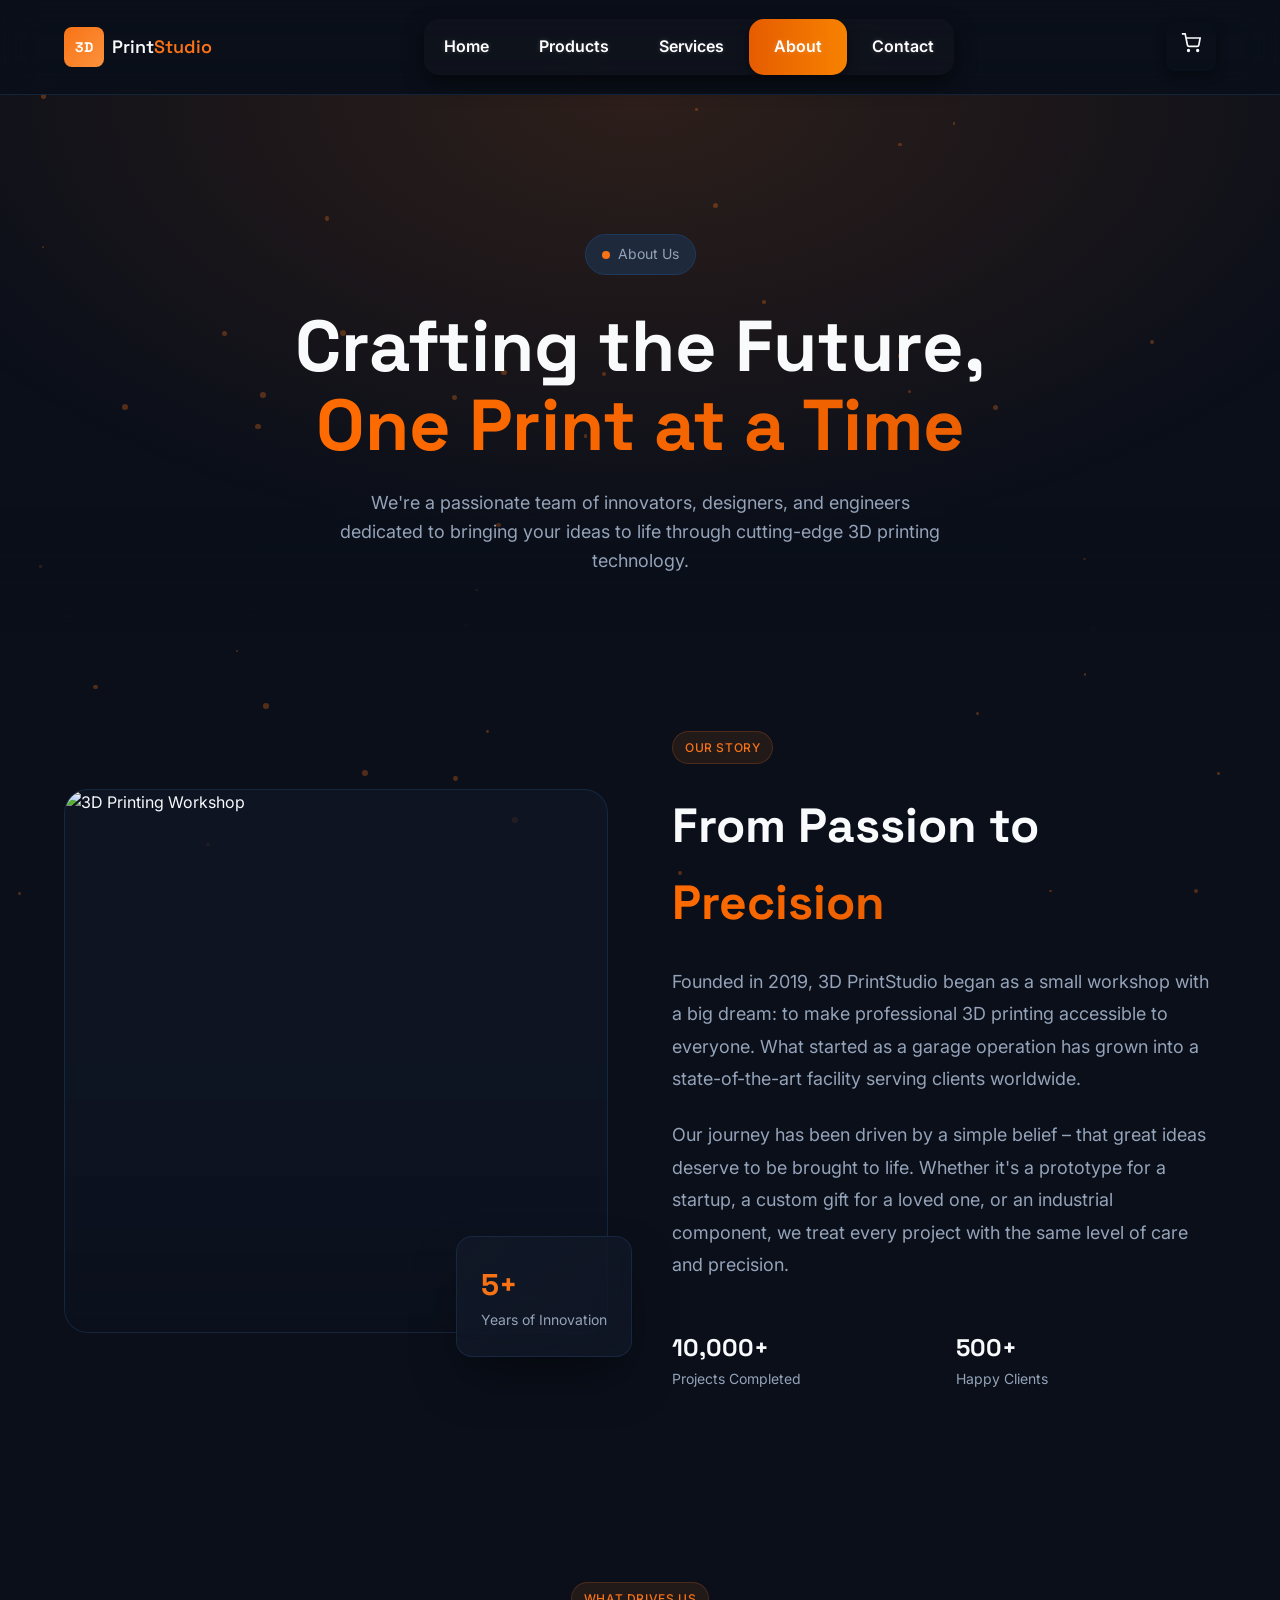
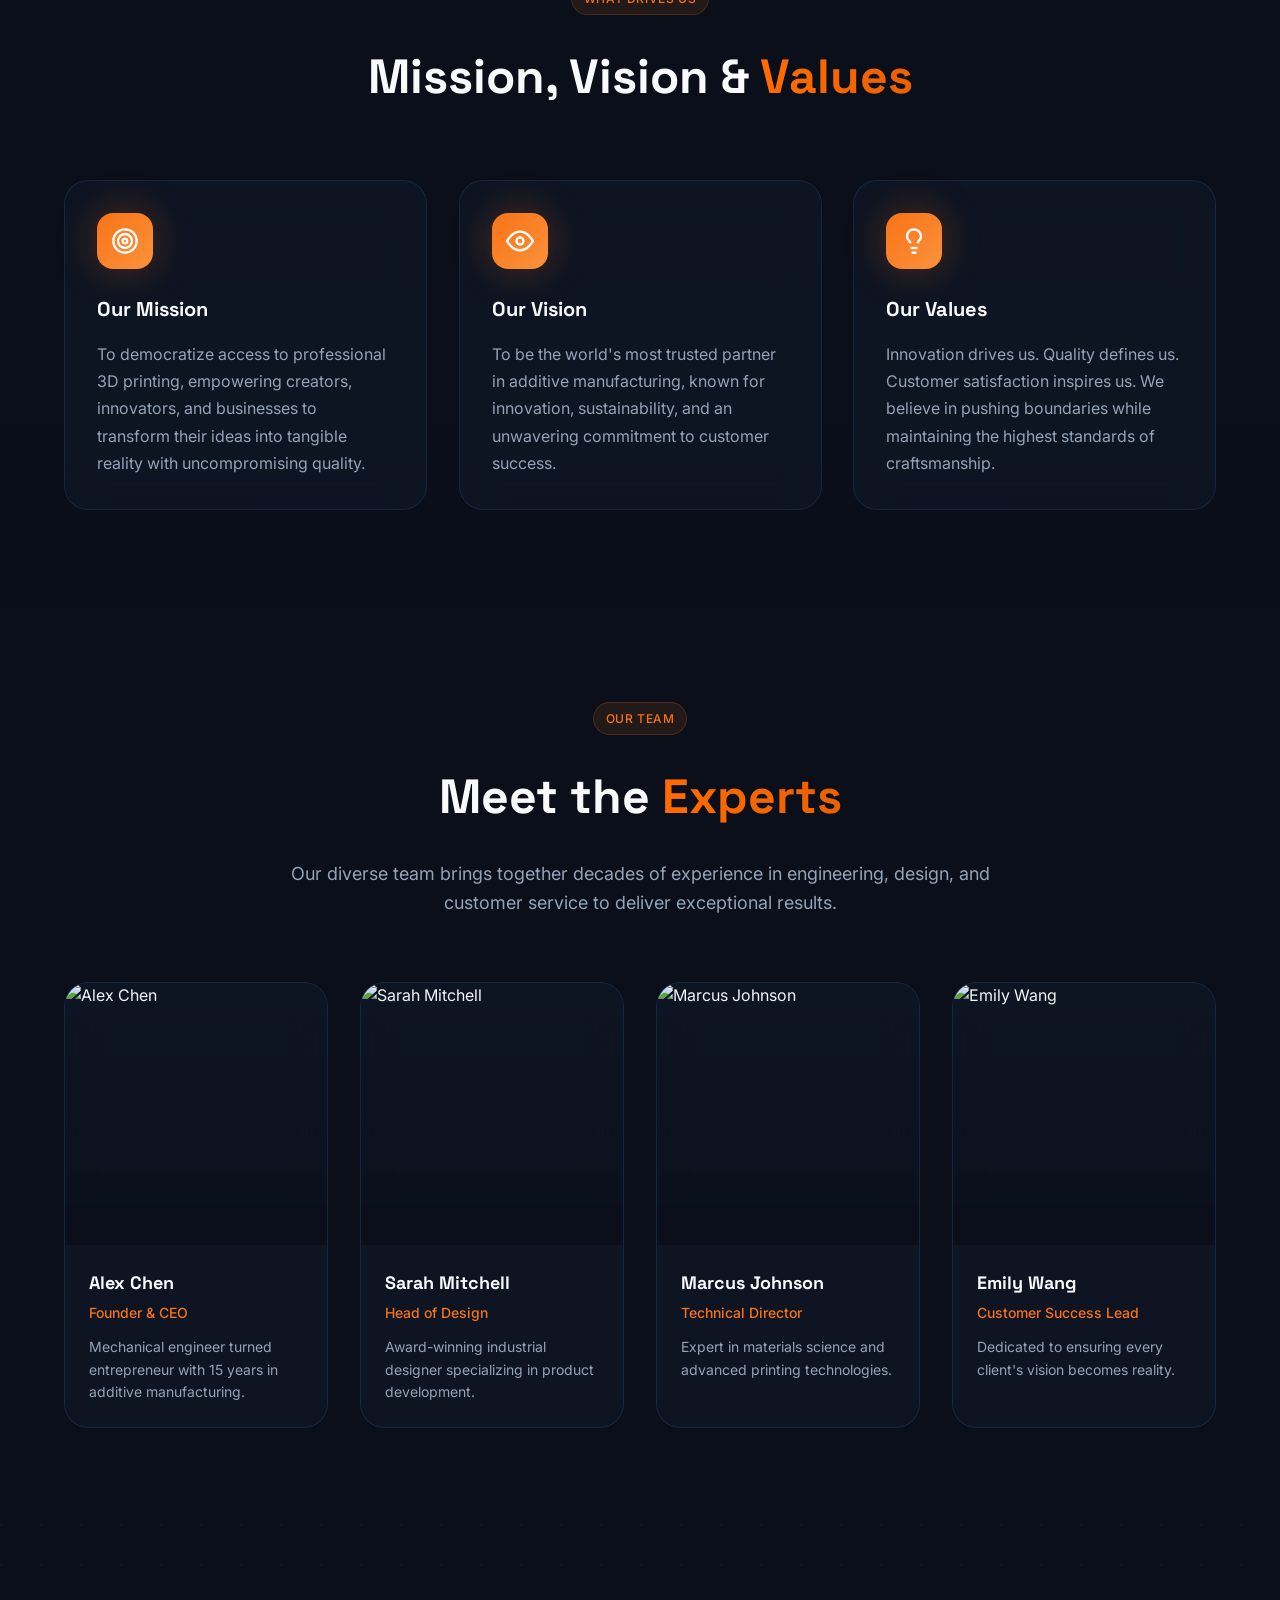
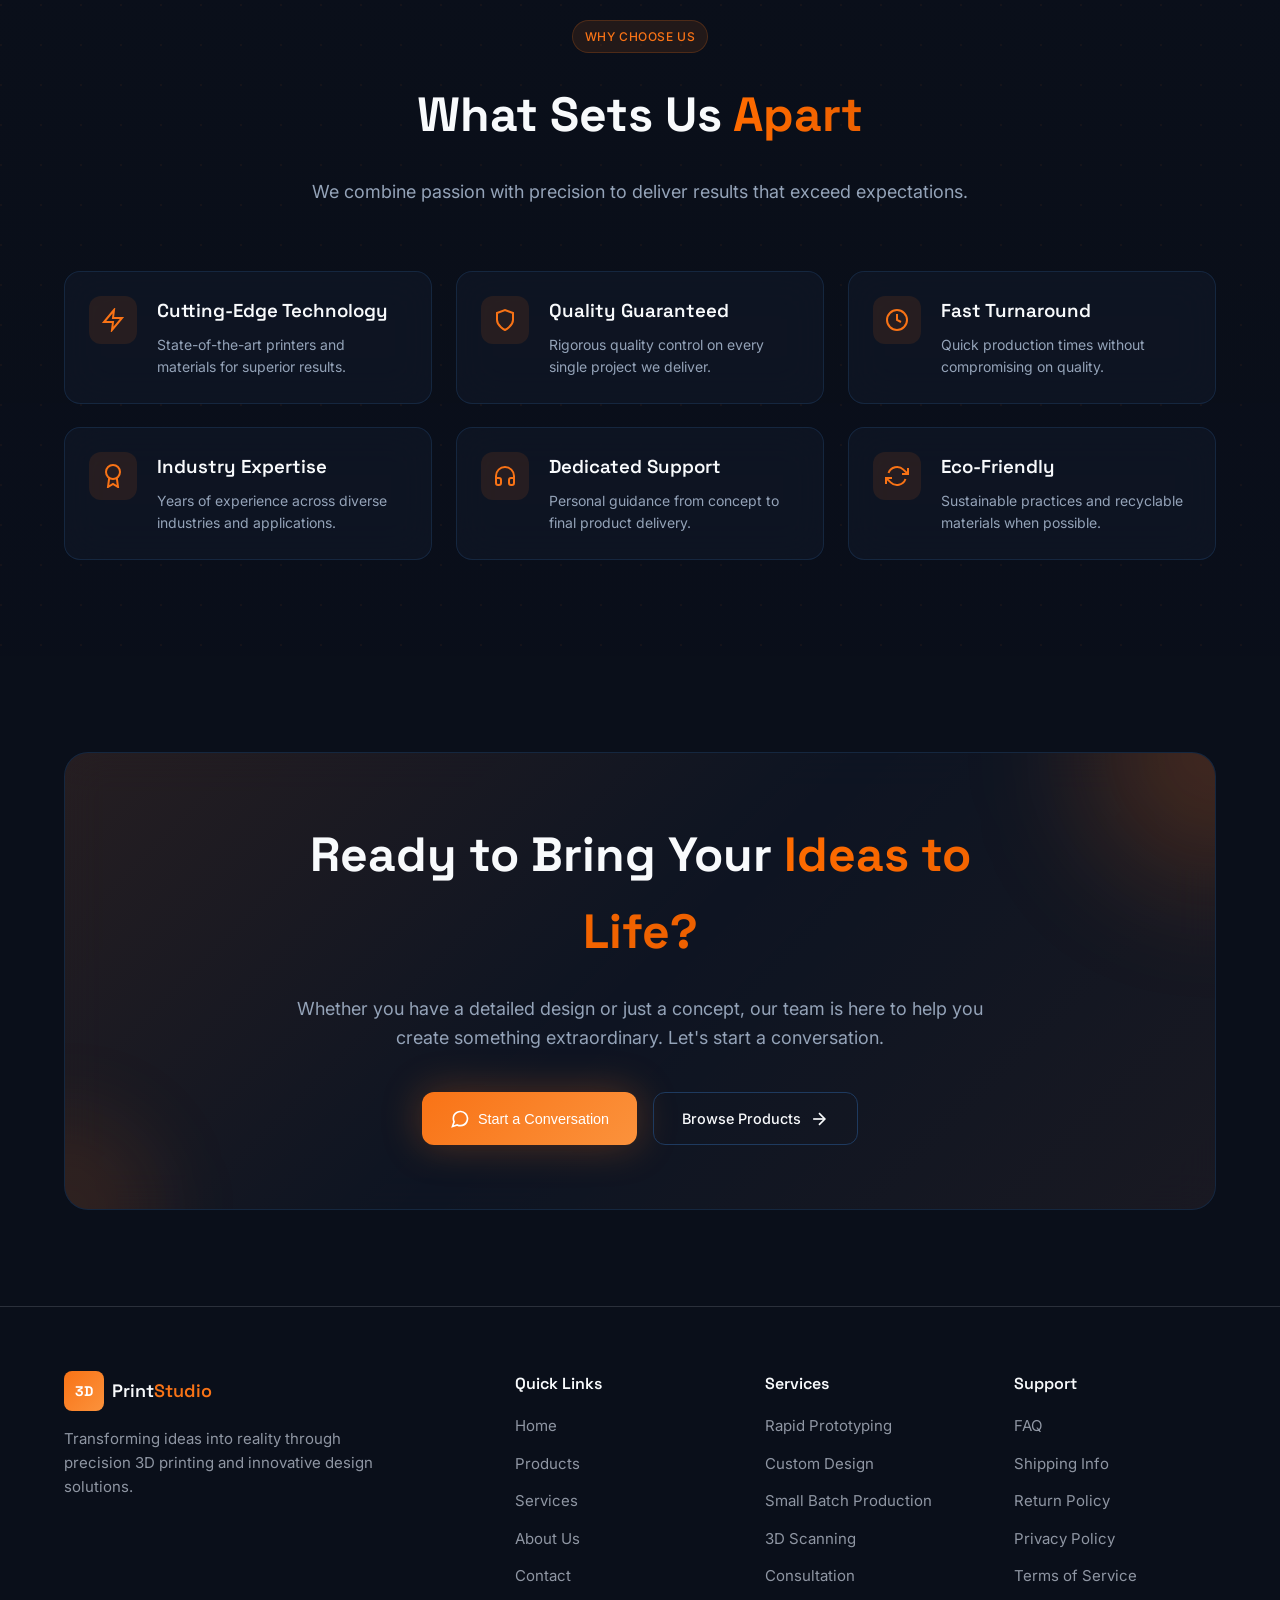
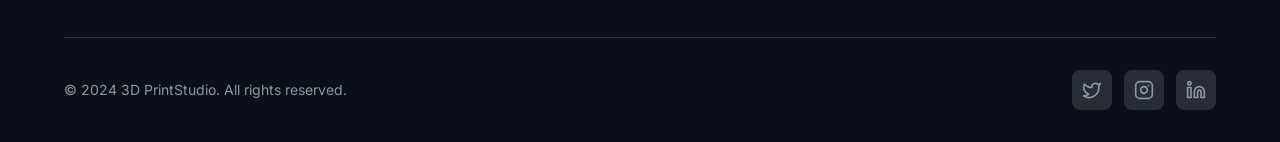
==== commit 61521c5c: "Update index.html" ====
--- a/index.html
+++ b/index.html
@@ -407,7 +407,7 @@
       }
     }
 
-    @media (min-width: 1025px) and (max-width: 1440px) {
+    @media (min-width: 850px) and (max-width: 1025px) {
       .nav-links {
         display: none;
         position: relative;
@@ -450,7 +450,7 @@
       }
     }
 
-   @media (max-width: 768px) {
+   @media (max-width: 850px) {
     .navbar {
   perspective: 1000px;
 }
@@ -1901,7 +1901,7 @@
 // Function to move the indicator under a link
 function moveIndicator(link) {
   // Only show on desktop
-  if (window.innerWidth <= 1024) {
+  if (window.innerWidth <= 850) {
     indicator.style.width = "0px";
     return;
   }
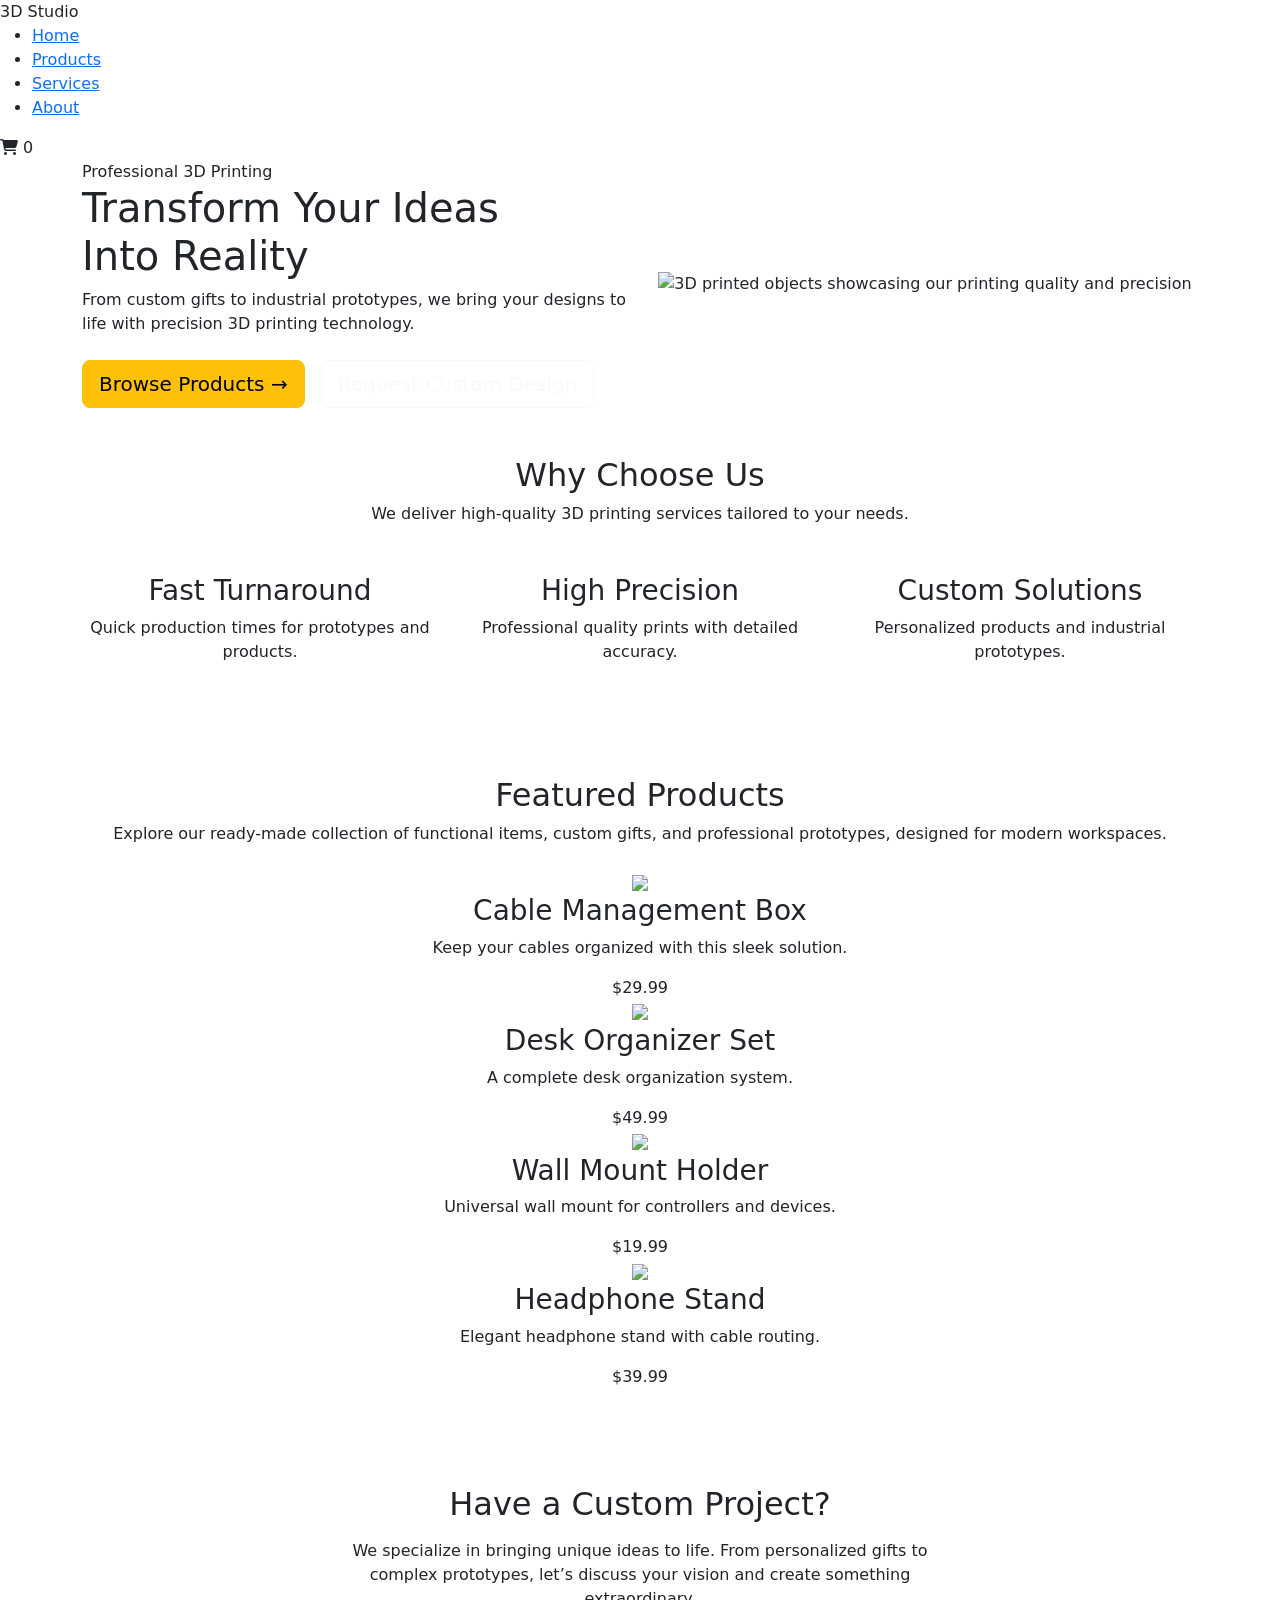
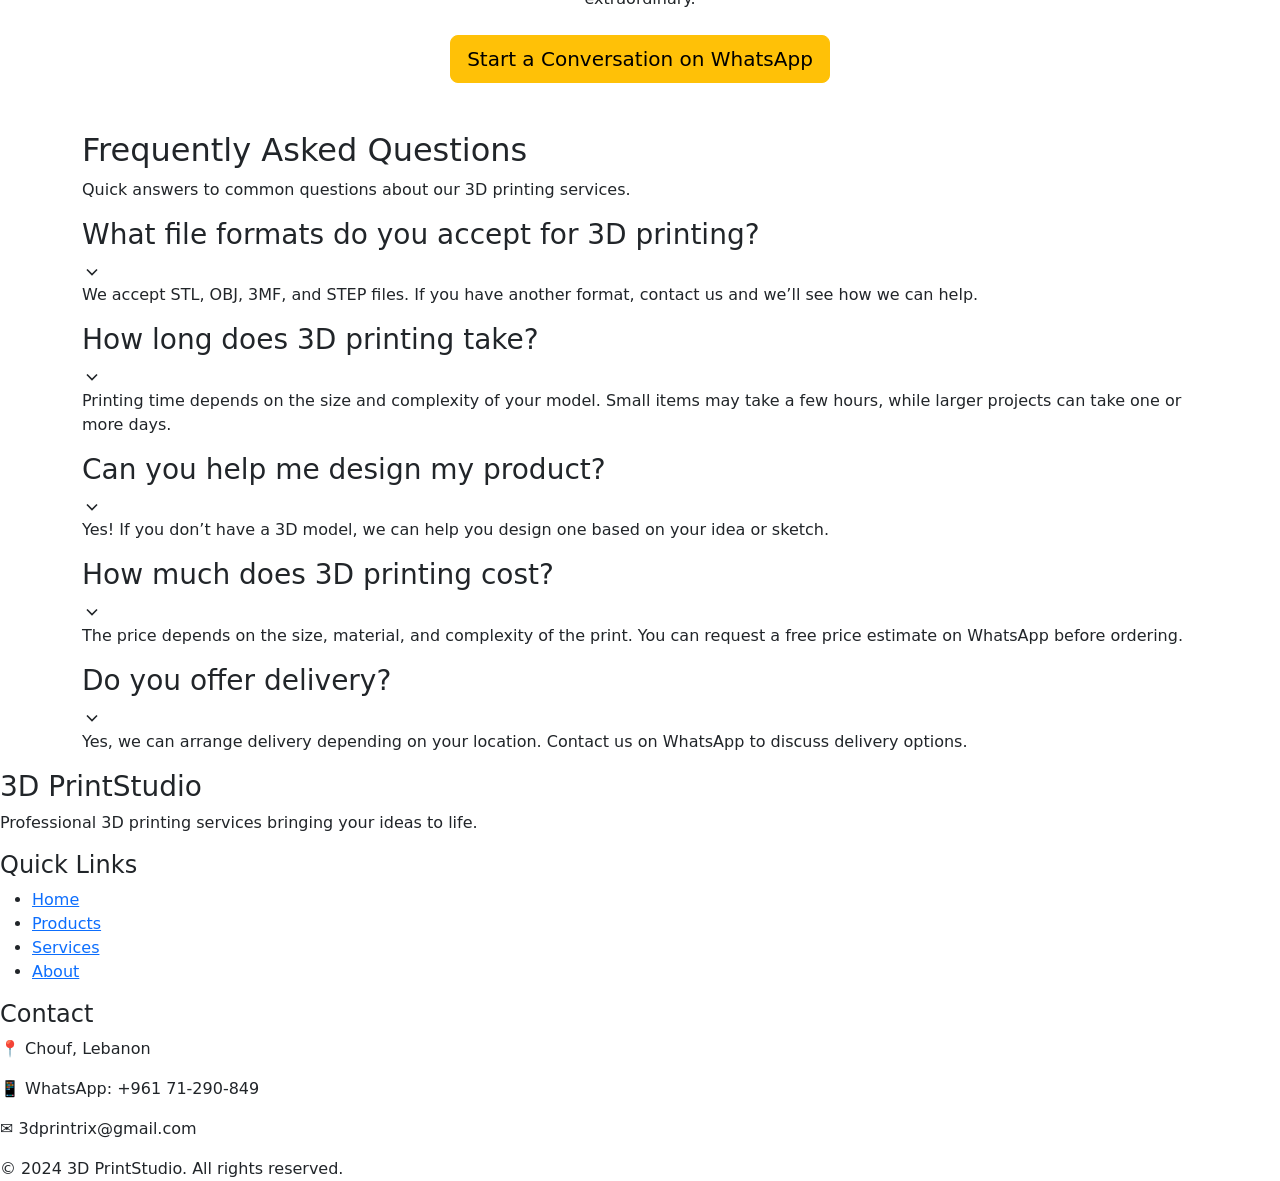
==== commit 2f5da03d: "Update print statement from 'Hello' to 'Goodbye'" ====
--- a/index.html
+++ b/index.html
@@ -1,1950 +1,328 @@
 <!DOCTYPE html>
 <html lang="en">
-
 <head>
-  <meta charset="UTF-8">
-  <meta name="viewport" content="width=device-width, initial-scale=1.0">
-  <title>About Us - 3D PrintStudio</title>
+  <meta charset="UTF-8" />
+  <meta name="viewport" content="width=device-width, initial-scale=1.0" />
+  <title>3D Print Studio</title>
+
+  <!-- Bootstrap 5 -->
   <link
-    href="https://fonts.googleapis.com/css2?family=Inter:wght@300;400;500;600;700;800&family=Space+Grotesk:wght@400;500;600;700&display=swap"
-    rel="stylesheet">
-
-  <style>
-    /* Reset & Base */
-    *,
-    *::before,
-    *::after {
-      box-sizing: border-box;
-      margin: 0;
-      padding: 0;
-    }
-
-    :root {
-            --primary-foregroundd: 60 10% 98%;
-      --secondaryy: 220 15% 18%;
-
-      --primaryy: 25 95% 55%;
-      --borderr: 220 15% 20%;
-      --background: #0a0f1a;
-      --foreground: #f8fafc;
-      --card: #111827;
-      --card-foreground: #f8fafc;
-      --primary: #f97316;
-      --primary-foreground: #ffffff;
-      --secondary: #1e293b;
-      --muted: #1e293b;
-      --muted-foreground: #94a3b8;
-      --border: #1e3a5f;
-      --radius: 0.75rem;
-      --muted-foregroundd: 220 10% 60%;
-      
-    }
-
-    html {
-      scroll-behavior: smooth;
-    }
-
-    body {
-      font-family: 'Inter', system-ui, sans-serif;
-      background-color: var(--background);
-      color: var(--foreground);
-      line-height: 1.6;
-      -webkit-font-smoothing: antialiased;
-    }
-
-    h1,
-    h2,
-    h3,
-    h4,
-    h5,
-    h6 {
-      font-family: 'Space Grotesk', system-ui, sans-serif;
-    }
-
-    a {
-      text-decoration: none;
-      color: inherit;
-    }
-
-    img {
-      max-width: 100%;
-      display: block;
-    }
-
-    .container {
-      max-width: 1200px;
-      margin: 0 auto;
-      padding: 0 1.5rem;
-    }
-
-    /* Gradient Text */
-    .text-gradient {
-      background: linear-gradient(135deg, #f97316, #fb923c);
-      -webkit-background-clip: text;
-      -webkit-text-fill-color: transparent;
-      background-clip: text;
-    }
-
-    /* Glass Card */
-    .glass-card {
-      background: rgba(17, 24, 39, 0.7);
-      backdrop-filter: blur(20px);
-      border: 1px solid rgba(30, 58, 95, 0.5);
-      border-radius: var(--radius);
-    }
-
-    /* Buttons */
-    .btn {
-      display: inline-flex;
-      align-items: center;
-      gap: 0.5rem;
-      padding: 0.875rem 1.75rem;
-      border-radius: var(--radius);
-      font-weight: 500;
-      font-size: 0.9rem;
-      cursor: pointer;
-      transition: all 0.3s ease;
-      border: none;
-    }
-
-    .btn-primary {
-      background: linear-gradient(135deg, #f97316, #fb923c);
-      color: white;
-      box-shadow: 0 0 40px rgba(249, 115, 22, 0.3);
-    }
-
-    .btn-primary:hover {
-      opacity: 0.9;
-      transform: translateY(-2px);
-    }
-
-    .btn-outline {
-      background: transparent;
-      border: 1px solid var(--border);
-      color: var(--foreground);
-    }
-
-    .btn-outline:hover {
-      border-color: var(--primary);
-      color: var(--primary);
-    }
-
-    /* Animations */
-    @keyframes float {
-
-      0%,
-      100% {
-        transform: translateY(0) translateX(0);
-        opacity: 0.3;
-      }
-
-      50% {
-        transform: translateY(-20px) translateX(10px);
-        opacity: 0.6;
-      }
-    }
-
-    @keyframes pulse-glow {
-
-      0%,
-      100% {
-        opacity: 0.4;
-        transform: scale(1);
-      }
-
-      50% {
-        opacity: 0.8;
-        transform: scale(1.1);
-      }
-    }
-
-    @keyframes fade-in-up {
-      from {
-        opacity: 0;
-        transform: translateY(30px);
-      }
-
-      to {
-        opacity: 1;
-        transform: translateY(0);
-      }
-    }
-
-    @keyframes slide-in-left {
-      from {
-        opacity: 0;
-        transform: translateX(-30px);
-      }
-
-      to {
-        opacity: 1;
-        transform: translateX(0);
-      }
-    }
-
-    @keyframes slide-in-right {
-      from {
-        opacity: 0;
-        transform: translateX(30px);
-      }
-
-      to {
-        opacity: 1;
-        transform: translateX(0);
-      }
-    }
-
-    @keyframes scale-in {
-      from {
-        opacity: 0;
-        transform: scale(0.9);
-      }
-
-      to {
-        opacity: 1;
-        transform: scale(1);
-      }
-    }
-
-    .animate-fade-in-up {
-      animation: fade-in-up 0.6s ease-out forwards;
-    }
-
-    .animate-slide-in-left {
-      animation: slide-in-left 0.6s ease-out forwards;
-    }
-
-    .animate-slide-in-right {
-      animation: slide-in-right 0.6s ease-out forwards;
-    }
-
-    .animate-scale-in {
-      animation: scale-in 0.5s ease-out forwards;
-    }
-
-    .animate-float {
-      animation: float 6s ease-in-out infinite;
-    }
-
-    .animate-pulse-glow {
-      animation: pulse-glow 3s ease-in-out infinite;
-    }
-
-    .delay-200 {
-      animation-delay: 200ms;
-    }
-
-    .delay-400 {
-      animation-delay: 400ms;
-    }
-
-    .delay-600 {
-      animation-delay: 600ms;
-    }
-
-    .hidden {
-      opacity: 0;
-    }
-
-    /* Navbar */
-    .navbar {
-      padding: 15px 40px;
-      position: sticky;
-      top: 0;
-      left: 0;
-      right: 0;
-      z-index: 1000;
-      background: rgba(10, 15, 26, 0.8);
-      backdrop-filter: blur(20px);
-      border-bottom: 1px solid rgba(30, 58, 95, 0.5);
-
-    }
-
-    .navbar-inner {
-      display: flex;
-      align-items: center;
-      justify-content: space-between;
-      height: 64px;
-    }
-
-    .logo {
-      display: flex;
-      align-items: center;
-      gap: 0.5rem;
-    }
-
-    .logo-icon {
-      width: 40px;
-      height: 40px;
-      border-radius: 8px;
-      background: linear-gradient(135deg, #f97316, #fb923c);
-      display: flex;
-      align-items: center;
-      justify-content: center;
-      font-family: 'Space Grotesk', sans-serif;
-      font-weight: 700;
-      font-size: 0.875rem;
-      color: white;
-    }
-
-    .logo-text {
-      font-family: 'Space Grotesk', sans-serif;
-      font-weight: 600;
-      font-size: 1.125rem;
-    }
-
-    .logo-text span {
-      color:  #f97316;
-    }
-
-
-
-
-
-    /* Sliding indicator */
-    .nav-links span {
-      position: absolute;
-      top: 0;
-      left: 0;
-      height: 100%;
-      border-radius: 15px;
-      transition: transform 0.45s ease, width 0.45s ease;
-      z-index: 0;
-      box-shadow: 0 4px 12px rgba(0, 0, 0, 0.4);
-      background: linear-gradient(270deg, #ff6b00, #ff9500, #e65c00);
-      background-size: 300% 300%;
-      animation: btnMove 4s ease infinite;
-      border: none;
-      color: white;
-    }
-
-    @keyframes btnMove {
-      0% {
-        background-position: 0% 50%;
-      }
-
-      50% {
-        background-position: 100% 50%;
-      }
-
-      100% {
-        background-position: 0% 50%;
-      }
-    }
-
-
-    .nav-cart {
-      padding: 10px 15px;
-      border-radius: 8px;
-      transition: background 0.3s;
-      box-shadow: 0 4px 12px rgba(0, 0, 0, 0.4);
-      /* soft shadow for depth */
-
-    }
-
-    .nav-cart:hover {
-      background: var(--secondary);
-    }
-
-    .mobile-menu-btn {
-      border-radius: 8px;
-
-      display: none;
-      padding: 10px 15px;
-      background: none;
-      border: none;
-      color: var(--foreground);
-      cursor: pointer;
-      box-shadow: 0 4px 12px rgba(0, 0, 0, 0.4);
-      /* soft shadow for depth */
-
-    }
-
-    .mobile-menu-btn:hover {
-      background: var(--secondary);
-    }
-
-    @media (min-width: 1025px) and (max-width: 1440px) {
-      .nav-links {
-        display: none;
-        position: relative;
-        width: 530px;
-        background: #1a1d224d;
-        border-radius: 15px;
-        display: flex;
-        justify-content: center;
-        align-items: center;
-        padding: 5px;
-        overflow: hidden;
-
-        /* Shadow for depth */
-        box-shadow: 0 8px 20px rgba(0, 0, 0, 0.5);
-      }
-
-      .nav-links a {
-        position: relative;
-        display: inline-block;
-        font-size: 1em;
-        font-weight: 600;
-        color: white;
-        text-decoration: none;
-        padding: 10px 25px;
-        z-index: 1;
-        transition: color 0.3s ease, transform 0.3s ease;
-
-        /* Optional text glow on hover */
-        text-shadow: 0 0 5px rgba(255, 255, 255, 0.2);
-      }
-
-      /* Hover color only (no scaling) */
-      .nav-links a:hover {
-        color: #fff;
-      }
-
-      /* Active link text color */
-      .nav-links a.active {
-        color: #fff;
-      }
-    }
-
-    @media (min-width: 850px) and (max-width: 1025px) {
-      .nav-links {
-        display: none;
-        position: relative;
-        width: 530px;
-        background: #1a1d224d;
-        border-radius: 15px;
-        display: flex;
-        justify-content: center;
-        align-items: center;
-        padding: 5px;
-        overflow: hidden;
-
-        /* Shadow for depth */
-  box-shadow: 0 18px 35px rgba(0, 0, 0, 0.45);
-      }
-
-      .nav-links a {
-        position: relative;
-        display: inline-block;
-        font-size: 1em;
-        font-weight: 600;
-        color: white;
-        text-decoration: none;
-        padding: 10px 25px;
-        z-index: 1;
-        transition: color 0.3s ease, transform 0.3s ease;
-
-        /* Optional text glow on hover */
-        text-shadow: 0 0 5px rgba(255, 255, 255, 0.2);
-      }
-
-      /* Hover color only (no scaling) */
-      .nav-links a:hover {
-        color: #fff;
-      }
-
-      /* Active link text color */
-      .nav-links a.active {
-        color: #fff;
-      }
-    }
-
-   @media (max-width: 850px) {
-    .navbar {
-  perspective: 1000px;
-}
-.nav-links {
-    visibility: hidden;
-  }
-.navbar {
-  background: #0a0f1a;
-  backdrop-filter:  20px;
-  /* -webkit-backdrop-filter: none; */
-}
-.navbar {
-  background: #0a0f1a;
-  backdrop-filter: none;
-  -webkit-backdrop-filter: none;
-}
-
-  .nav-links.active {
-    visibility: visible;
-  }
-  .nav-links {
-    position: absolute;
-    top: 100%;
-    left: 0;
-    right: 0;
-
-    /* EXACT navbar background */
-background: rgba(10, 15, 26, 0.7); /* semi-transparent for blur effect */
-    backdrop-filter: blur(20px);       /* blur added */
-    -webkit-backdrop-filter: blur(20px);
-    border-bottom: 1px solid rgba(30, 58, 95, 0.5);
-
-    display: flex;
-    flex-direction: column;
-    gap: 8px;
-    padding: 12px 16px;
-
-    transform-origin: top;
-    transform: rotateX(-90deg);
-    opacity: 0;
-    pointer-events: none;
-
-    transition:
-      transform 1s cubic-bezier(0.22, 1, 0.36, 1),
-      opacity 1s ease;
-
-    z-index: 999;
-  }
-
-   /* Open state */
-  .nav-links.active {
-    transform: rotateX(0deg);
-    opacity: 1;
-    pointer-events: auto;
-  }
-
+    href="https://cdn.jsdelivr.net/npm/bootstrap@5.3.2/dist/css/bootstrap.min.css"
+    rel="stylesheet"
+  />
+  <link href="https://cdnjs.cloudflare.com/ajax/libs/font-awesome/6.4.0/css/all.min.css" rel="stylesheet">
+  <!-- Custom CSS -->
+     <link rel="stylesheet" href="../css/base.css">
+   <link rel="stylesheet" href="../css/navbar.css">
+   
+<link rel="stylesheet" href="../css/footer.css">
+  <link rel="stylesheet" href="../css/home.css" />
+  <link rel="stylesheet" href="./css/pages.css">
+
+
+
+</head>
+<body>
+<nav>
+  <div class="logo">3D Studio</div>
   
-
-  /* Mobile links */
-  .nav-links a {
-    padding: 14px;
-    border-radius: 12px;
-    font-size: 1rem;
-    font-weight: 500;
-  }
-
-  .nav-links a:hover {
-    background: rgba(249, 115, 22, 0.15);
-  }
-
-  .nav-links a.active {
-    background: linear-gradient(135deg, #f97316, #fb923c);
-    color: #fff;
-  }
-
-  /* Disable slider */
-  .nav-links span {
-    display: none;
-  }
-
-  .mobile-menu-btn {
-    display: block;
-  }
-}
-    /* Particles container covers full page */
-.particles-container {
-  position: fixed;
-  inset: 0;
-  pointer-events: none;
-  overflow: hidden;
-  z-index: -1; /* behind all content */
-  background: #0a0f1a; /* dark background, change as needed */
-}
-
-/* Each particle */
-.particle {
-  position: absolute;
-  border-radius: 50%;
-  opacity: 0.3;
-  background: #f97316; /* primary color */
-  pointer-events: none;
-  animation-name: floatParticle;
-  animation-iteration-count: infinite;
-  animation-timing-function: ease-in-out;
-}
-
-/* Particle float animation */
-@keyframes floatParticle {
-  0% { transform: translateY(0) translateX(0) scale(1); opacity: 0.3; }
-  50% { transform: translateY(-30px) translateX(20px) scale(1.3); opacity: 0.6; }
-  100% { transform: translateY(0) translateX(0) scale(1); opacity: 0.3; }
-}
-
-
-    /* Hero Section */
-    .hero {
-      position: relative;
-      min-height: 60vh;
-      display: flex;
-      align-items: center;
-      justify-content: center;
-      overflow: hidden;
-      padding-top: 80px;
-    }
-    .hero::before {
-  content: '';
-  position: absolute;
-  top: 0;
-  left: 50%;
-  transform: translateX(-50%);
-  width: 150%;
-  height: 100%;
-  background: radial-gradient(
-    ellipse at center top,
-    hsla(25, 95%, 55%, 0.15) 0%,
-    transparent 60%
-  );
-  pointer-events: none;
-}
-
-    .hero-content {
-      text-align: center;
-      max-width: 800px;
-      margin: 0 auto;
-      position: relative;
-      z-index: 10;
-    }
-
-    .text-gradient {
-      background: linear-gradient(270deg,
-          #ff6b00,
-          #ff9500,
-          #e65c00,
-          #ff6b00);
-      background-size: 400% 400%;
-      animation: gradientMove 6s ease infinite;
-
-      -webkit-background-clip: text;
-      -webkit-text-fill-color: transparent;
-    }
-
-    @keyframes gradientMove {
-      0% {
-        background-position: 0% 50%;
-      }
-
-      50% {
-        background-position: 100% 50%;
-      }
-
-      100% {
-        background-position: 0% 50%;
-      }
-    }
-
-
-    .hero-badge {
-      display: inline-flex;
-      align-items: center;
-      gap: 0.5rem;
-      padding: 0.5rem 1rem;
-      border-radius: 9999px;
-      background: var(--secondary);
-      border: 1px solid var(--border);
-      margin-bottom: 2rem;
-    }
-
-    .hero-badge-dot {
-      width: 8px;
-      height: 8px;
-      border-radius: 50%;
-      background: var(--primary);
-      animation: pulse-glow 2s infinite;
-    }
-
-    .hero-badge-text {
-      font-size: 0.875rem;
-      color: var(--muted-foreground);
-    }
-
-    .hero h1 {
-      font-size: clamp(2.5rem, 6vw, 4.5rem);
-      font-weight: 700;
-      line-height: 1.1;
-      margin-bottom: 1.5rem;
-    }
-
-    .hero p {
-      font-size: 1.125rem;
-      color: var(--muted-foreground);
-      max-width: 600px;
-      margin: 0 auto;
-    }
-
-    .hero-fade {
-      position: absolute;
-      bottom: 0;
-      left: 0;
-      right: 0;
-      height: 128px;
-      background: linear-gradient(to top, var(--background), transparent);
-    }
-
-    /* Story Section */
-    .story {
-      padding: 6rem 0;
-      position: relative;
-    }
-
-    .story-grid {
-      display: grid;
-      grid-template-columns: 1fr;
-      gap: 4rem;
-      align-items: center;
-    }
-
-    @media (min-width: 1024px) {
-      .story-grid {
-        grid-template-columns: 1fr 1fr;
-      }
-    }
-
-    .story-image-wrapper {
-      position: relative;
-    }
-
-    .story-image {
-      aspect-ratio: 1;
-      border-radius: 1.5rem;
-      overflow: hidden;
-    }
-
-    .story-image img {
-      width: 100%;
-      height: 100%;
-      object-fit: cover;
-    }
-
-    .story-image-overlay {
-      position: absolute;
-      inset: 0;
-      background: linear-gradient(to top, rgba(10, 15, 26, 0.8), transparent, transparent);
-    }
-
-    .story-stats-card {
-      position: absolute;
-      bottom: -24px;
-      right: -24px;
-      padding: 1.5rem;
-      border-radius: 1rem;
-      background: linear-gradient(135deg, rgba(17, 24, 39, 0.9), rgba(17, 24, 39, 0.7));
-      box-shadow: 0 25px 50px -12px rgba(0, 0, 0, 0.5);
-    }
-
-    .story-stats-card .number {
-      font-size: 1.875rem;
-      font-weight: 700;
-      color: var(--primary);
-      font-family: 'Space Grotesk', sans-serif;
-    }
-
-    .story-stats-card .label {
-      font-size: 0.875rem;
-      color: var(--muted-foreground);
-    }
-
-    .story-content {
-      display: flex;
-      flex-direction: column;
-      gap: 1.5rem;
-    }
-
-    .section-badge {
-      display: inline-flex;
-      align-items: center;
-      gap: 0.5rem;
-      padding: 0.375rem 0.75rem;
-      border-radius: 9999px;
-      background: rgba(249, 115, 22, 0.1);
-      border: 1px solid rgba(249, 115, 22, 0.2);
-      width: fit-content;
-    }
-
-    .section-badge span {
-      font-size: 0.75rem;
-      font-weight: 500;
-      color: var(--primary);
-      text-transform: uppercase;
-      letter-spacing: 0.05em;
-    }
-
-    .story-content h2 {
-      font-size: clamp(1.875rem, 4vw, 3rem);
-      font-weight: 700;
-    }
-
-    .story-content p {
-      font-size: 1.125rem;
-      color: var(--muted-foreground);
-      line-height: 1.8;
-    }
-
-    .story-numbers {
-      display: grid;
-      grid-template-columns: repeat(2, 1fr);
-      gap: 1.5rem;
-      padding-top: 1.5rem;
-    }
-
-    .story-numbers .number {
-      font-size: 1.5rem;
-      font-weight: 700;
-      font-family: 'Space Grotesk', sans-serif;
-    }
-
-    .story-numbers .label {
-      font-size: 0.875rem;
-      color: var(--muted-foreground);
-    }
-
-    /* Mission Section */
-    .mission {
-      padding: 6rem 0;
-      background: linear-gradient(180deg, var(--background), rgba(10, 15, 26, 0.95));
-    }
-
-    .section-header {
-      text-align: center;
-      max-width: 700px;
-      margin: 0 auto 4rem;
-    }
-
-    .section-header h2 {
-      font-size: clamp(1.875rem, 4vw, 3rem);
-      font-weight: 700;
-      margin-top: 1.5rem;
-    }
-
-    .mission-cards {
-      display: grid;
-      grid-template-columns: repeat(auto-fit, minmax(300px, 1fr));
-      gap: 2rem;
-    }
-
-    .mission-card {
-      position: relative;
-      padding: 2rem;
-      border-radius: 1.5rem;
-      transition: all 0.5s;
-    }
-
-    .mission-card:hover {
-      border-color: rgba(249, 115, 22, 0.5);
-    }
-
-    .mission-card-bg {
-      position: absolute;
-      inset: 0;
-      border-radius: 1.5rem;
-      opacity: 0;
-      transition: opacity 0.5s;
-    }
-
-    .mission-card:hover .mission-card-bg {
-      opacity: 1;
-    }
-
-    .mission-card-content {
-      position: relative;
-      z-index: 10;
-    }
-
-    .mission-icon {
-      width: 56px;
-      height: 56px;
-      border-radius: 1rem;
-      background: linear-gradient(135deg, #f97316, #fb923c);
-      display: flex;
-      align-items: center;
-      justify-content: center;
-      margin-bottom: 1.5rem;
-      box-shadow: 0 0 40px rgba(249, 115, 22, 0.3);
-      transition: transform 0.3s;
-    }
-
-    .mission-card:hover .mission-icon {
-      transform: scale(1.1);
-    }
-
-    .mission-icon svg {
-      width: 28px;
-      height: 28px;
-      color: white;
-    }
-
-    .mission-card h3 {
-      font-size: 1.25rem;
-      font-weight: 700;
-      margin-bottom: 1rem;
-    }
-
-    .mission-card p {
-      color: var(--muted-foreground);
-      line-height: 1.7;
-    }
-
-    /* Team Section */
-    .team {
-      padding: 6rem 0;
-    }
-
-    .team-header {
-      text-align: center;
-      max-width: 700px;
-      margin: 0 auto 4rem;
-    }
-
-    .team-header h2 {
-      font-size: clamp(1.875rem, 4vw, 3rem);
-      font-weight: 700;
-      margin: 1.5rem 0;
-    }
-
-    .team-header p {
-      font-size: 1.125rem;
-      color: var(--muted-foreground);
-    }
-
-    .team-grid {
-      display: grid;
-      grid-template-columns: repeat(auto-fit, minmax(250px, 1fr));
-      gap: 2rem;
-    }
-
-    .team-card {
-      border-radius: 1.5rem;
-      overflow: hidden;
-      transition: all 0.5s;
-    }
-
-    .team-card:hover {
-      border-color: rgba(249, 115, 22, 0.5);
-      box-shadow: 0 25px 50px -12px rgba(0, 0, 0, 0.5);
-    }
-
-    .team-image {
-      position: relative;
-      aspect-ratio: 1;
-      overflow: hidden;
-    }
-
-    .team-image img {
-      width: 100%;
-      height: 100%;
-      object-fit: cover;
-      transition: transform 0.7s;
-    }
-
-    .team-card:hover .team-image img {
-      transform: scale(1.1);
-    }
-
-    .team-image-overlay {
-      position: absolute;
-      inset: 0;
-      background: linear-gradient(to top, var(--background), rgba(10, 15, 26, 0.2), transparent);
-    }
-
-    .team-socials {
-      position: absolute;
-      bottom: 1rem;
-      left: 1rem;
-      right: 1rem;
-      display: flex;
-      gap: 0.75rem;
-      transform: translateY(16px);
-      opacity: 0;
-      transition: all 0.5s;
-    }
-
-    .team-card:hover .team-socials {
-      transform: translateY(0);
-      opacity: 1;
-    }
-
-    .team-social-btn {
-      width: 40px;
-      height: 40px;
-      border-radius: 50%;
-      background: rgba(10, 15, 26, 0.8);
-      backdrop-filter: blur(8px);
-      display: flex;
-      align-items: center;
-      justify-content: center;
-      border: none;
-      cursor: pointer;
-      color: var(--foreground);
-      transition: all 0.3s;
-    }
-
-    .team-social-btn:hover {
-      background: var(--primary);
-      color: white;
-    }
-
-    .team-info {
-      padding: 1.5rem;
-    }
-
-    .team-info h3 {
-      font-size: 1.125rem;
-      font-weight: 700;
-      margin-bottom: 0.25rem;
-    }
-
-    .team-info .role {
-      color: var(--primary);
-      font-size: 0.875rem;
-      font-weight: 500;
-      margin-bottom: 0.75rem;
-    }
-
-    .team-info .bio {
-      color: var(--muted-foreground);
-      font-size: 0.875rem;
-    }
-
-    /* Why Choose Section */
-    .why-choose {
-      padding: 6rem 0;
-      background: linear-gradient(180deg, var(--background), rgba(10, 15, 26, 0.95));
-      position: relative;
-      overflow: hidden;
-    }
-
-    .why-choose-pattern {
-      position: absolute;
-      inset: 0;
-      opacity: 0.05;
-      background-image: radial-gradient(circle at 1px 1px, var(--primary) 1px, transparent 0);
-      background-size: 40px 40px;
-    }
-
-    .why-choose-header {
-      text-align: center;
-      max-width: 700px;
-      margin: 0 auto 4rem;
-      position: relative;
-      z-index: 10;
-    }
-
-    .why-choose-header h2 {
-      font-size: clamp(1.875rem, 4vw, 3rem);
-      font-weight: 700;
-      margin: 1.5rem 0;
-    }
-
-    .why-choose-header p {
-      font-size: 1.125rem;
-      color: var(--muted-foreground);
-    }
-
-    .features-grid {
-      display: grid;
-      grid-template-columns: repeat(auto-fit, minmax(300px, 1fr));
-      gap: 1.5rem;
-      position: relative;
-      z-index: 10;
-    }
-
-    .feature-card {
-      display: flex;
-      gap: 1.25rem;
-      padding: 1.5rem;
-      border-radius: 1rem;
-      transition: all 0.3s;
-    }
-
-    .feature-card:hover {
-      border-color: rgba(249, 115, 22, 0.5);
-    }
-
-    .feature-icon {
-      flex-shrink: 0;
-      width: 48px;
-      height: 48px;
-      border-radius: 0.75rem;
-      background: rgba(249, 115, 22, 0.1);
-      display: flex;
-      align-items: center;
-      justify-content: center;
-      transition: all 0.3s;
-    }
-
-    .feature-card:hover .feature-icon {
-      background: linear-gradient(135deg, #f97316, #fb923c);
-      transform: scale(1.1);
-    }
-
-    .feature-icon svg {
-      width: 24px;
-      height: 24px;
-      color: var(--primary);
-      transition: color 0.3s;
-    }
-
-    .feature-card:hover .feature-icon svg {
-      color: white;
-    }
-
-    .feature-content h3 {
-      font-weight: 600;
-      margin-bottom: 0.5rem;
-      font-family: 'Space Grotesk', sans-serif;
-    }
-
-    .feature-content p {
-      font-size: 0.875rem;
-      color: var(--muted-foreground);
-    }
-
-    /* CTA Section */
-    .cta {
-      padding: 6rem 0;
-    }
-
-    .cta-card {
-      position: relative;
-      padding: 4rem;
-      border-radius: 1.5rem;
-      overflow: hidden;
-    }
-
-    .cta-bg {
-      position: absolute;
-      inset: 0;
-      background: linear-gradient(135deg, rgba(249, 115, 22, 0.1), transparent, rgba(249, 115, 22, 0.05));
-    }
-
-    .cta-glow-1 {
-      position: absolute;
-      top: 0;
-      right: 0;
-      width: 256px;
-      height: 256px;
-      background: rgba(249, 115, 22, 0.2);
-      border-radius: 50%;
-      filter: blur(60px);
-      transform: translate(50%, -50%);
-    }
-
-    .cta-glow-2 {
-      position: absolute;
-      bottom: 0;
-      left: 0;
-      width: 192px;
-      height: 192px;
-      background: rgba(249, 115, 22, 0.1);
-      border-radius: 50%;
-      filter: blur(40px);
-      transform: translate(-50%, 50%);
-    }
-
-    .cta-content {
-      position: relative;
-      z-index: 10;
-      text-align: center;
-      max-width: 700px;
-      margin: 0 auto;
-    }
-
-    .cta-content h2 {
-      font-size: clamp(1.875rem, 4vw, 3rem);
-      font-weight: 700;
-      margin-bottom: 1.5rem;
-    }
-
-    .cta-content p {
-      font-size: 1.125rem;
-      color: var(--muted-foreground);
-      margin-bottom: 2.5rem;
-    }
-
-    .cta-buttons {
-      display: flex;
-      flex-wrap: wrap;
-      gap: 1rem;
-      justify-content: center;
-    }
-
-    /* Footer */
-    /* Footer */
-    .footer {
-      border-top: 1px solid hsl(var(--borderr));
-      padding: 4rem 0 2rem;
-      position: relative;
-      z-index: 10;
-    }
-
-    .footer-grid {
-      display: grid;
-      gap: 3rem;
-      margin-bottom: 3rem;
-    }
-
-    @media (min-width: 640px) {
-      .footer-grid {
-        grid-template-columns: repeat(2, 1fr);
-      }
-    }
-
-    @media (min-width: 1024px) {
-      .footer-grid {
-        grid-template-columns: 2fr 1fr 1fr 1fr;
-      }
-    }
-
-    .footer-brand p {
-      color: hsl(var(--muted-foregroundd));
-      font-size: 0.9375rem;
-      margin-top: 1rem;
-      max-width: 20rem;
-    }
-
-    .footer-column h4 {
-      font-weight: 600;
-      margin-bottom: 1rem;
-    }
-
-    .footer-links {
-      list-style: none;
-      display: flex;
-      flex-direction: column;
-      gap: 0.75rem;
-    }
-
-    .footer-links a {
-      color: hsl(var(--muted-foregroundd));
-      text-decoration: none;
-      font-size: 0.9375rem;
-      transition: color 0.2s;
-    }
-
-    .footer-links a:hover {
-      color: hsl(var(--primaryy));
-    }
-
-    .footer-bottom {
-      padding-top: 2rem;
-      border-top: 1px solid hsl(var(--borderr));
-      display: flex;
-      flex-direction: column;
-      gap: 1rem;
-      align-items: center;
-      text-align: center;
-    }
-
-    @media (min-width: 768px) {
-      .footer-bottom {
-        flex-direction: row;
-        justify-content: space-between;
-        text-align: left;
-      }
-    }
-
-    .footer-bottom p {
-      color: hsl(var(--muted-foregroundd));
-      font-size: 0.875rem;
-    }
-
-/* Social Links */
-    .social-section {
-      margin-top: 2rem;
-      padding-top: 1.5rem;
-      border-top: 1px solid hsla(220, 15%, 20%, 0.5);
-    }
-
-    .social-title {
-      font-size: 0.875rem;
-      font-weight: 500;
-      color: hsl(var(--muted-foregroundd));
-      margin-bottom: 1rem;
-    }
-
-    .social-links {
-      display: flex;
-      gap: 0.75rem;
-    }
-
-    .social-link {
-      width: 2.5rem;
-      height: 2.5rem;
-      border-radius: 0.5rem;
-      background: hsl(var(--secondaryy));
-      display: flex;
-      align-items: center;
-      justify-content: center;
-      color: hsl(var(--muted-foregroundd));
-      transition: background 0.2s, color 0.2s;
-    }
-
-    .social-link:hover {
-      background: hsl(var(--primaryy));
-      color: hsl(var(--primary-foregroundd));
-    }
-
-    .social-link svg {
-      width: 1.25rem;
-      height: 1.25rem;
-    }
-
-    /* SVG Icons */
-    .icon {
-      display: inline-block;
-      width: 1em;
-      height: 1em;
-      stroke: currentColor;
-      stroke-width: 2;
-      stroke-linecap: round;
-      stroke-linejoin: round;
-      fill: none;
-    }
-  </style>
-</head>
-
-<body>
-  <div id="particles" class="particles-container"></div>
-
-  <!-- Navbar -->
-  <nav class="navbar">
-    <div class="container navbar-inner">
-      <a href="/" class="logo">
-        <div class="logo-icon">3D</div>
-        <div class="logo-text">Print<span>Studio</span>
-        </div>
+  <!-- Navigation Links (hidden on mobile by default) -->
+  <ul class="nav-links">
+    <li><a href="index.html">Home</a></li>
+    <li><a href="products.html">Products</a></li>
+    <li><a href="services.html">Services</a></li>
+    <li><a href="about.html">About</a></li>
+  </ul>
+  
+  <!-- Mobile Icons Container -->
+  <div class="mobile-icons">
+    <div class="cart" onclick="location.href='cart.html'">
+      <i class="fa-solid fa-cart-shopping"></i>
+      <span class="cart-badge" id="cart-count">0</span>
+    </div>
+    
+    <!-- Hamburger Menu for Mobile -->
+    <div class="hamburger" id="hamburger">
+      <span></span>
+      <span></span>
+      <span></span>
+    </div>
+  </div>
+</nav>
+
+  <!-- HERO SECTION -->
+  <section class="hero-pro">
+    <div class="container">
+      <div class="row align-items-center">
+
+        <!-- HERO TEXT -->
+        <div class="col-lg-6 hero-content text-center text-lg-start">
+          <span class="badge-pro">Professional 3D Printing</span>
+          <h1 class="hero-title">
+            Transform Your Ideas <br />
+            <span>Into Reality</span>
+          </h1>
+          <p class="hero-subtitle">
+            From custom gifts to industrial prototypes, we bring your designs
+            to life with precision 3D printing technology.
+          </p>
+
+          <div class="d-flex gap-3 mt-4 justify-content-center justify-content-lg-start">
+            <a href="products.html" class="btn btn-warning btn-lg">Browse Products →</a>
+            <a href="https://wa.me/96171290849?text=Hi!%20I%E2%80%99m%20interested%20in%20a%20custom%203D%20print.%20Can%20you%20help%20me%3F
+" target="_blank" class="btn btn-outline-light btn-lg">Request Custom Design</a>
+          </div>
+        </div>
+
+        <!-- HERO 3D TEXT -->
+<!-- Replace this section in your index.html -->
+<!-- HERO 3D TEXT -->
+<div class="col-lg-6 d-flex justify-content-center">
+  <div class="hero-3d-text">
+    <div class="hero-3d-inner">
+      <img src="../images/ChatGPT Image Feb 9, 2026, 04_18_10 PM.png" 
+           alt="3D printed objects showcasing our printing quality and precision">
+    </div>
+  </div>
+</div>
+
+      </div>
+    </div>
+  </section>
+
+  <!-- FEATURES SECTION -->
+  <section class="features py-5 text-center">
+    <div class="container">
+      <h2>Why Choose <span>Us</span></h2>
+      <p>We deliver high-quality 3D printing services tailored to your needs.</p>
+      <div class="row mt-4 g-4">
+        <div class="col-md-4">
+          <div class="feature-card">
+            <h3>Fast Turnaround</h3>
+            <p>Quick production times for prototypes and products.</p>
+          </div>
+        </div>
+        <div class="col-md-4">
+          <div class="feature-card">
+            <h3>High Precision</h3>
+            <p>Professional quality prints with detailed accuracy.</p>
+          </div>
+        </div>
+        <div class="col-md-4">
+          <div class="feature-card">
+            <h3>Custom Solutions</h3>
+            <p>Personalized products and industrial prototypes.</p>
+          </div>
+        </div>
+      </div>
+    </div>
+  </section>
+
+  <!-- FEATURED PRODUCTS -->
+  <section class="products py-5" id="products">
+    <div class="container text-center">
+      <h2>Featured <span>Products</span></h2>
+      <p>
+        Explore our ready-made collection of functional items, custom gifts,
+        and professional prototypes, designed for modern workspaces.
+      </p>
+
+      <div class="product-grid mt-4">
+
+        <!-- Product 1 -->
+        <div class="product-card" data-name="Cable Management Box" data-price="29.99">
+          <img src="https://images.unsplash.com/photo-1581091215367-59ab6b0c6a1f" />
+          <div class="product-overlay">
+            <h3>Cable Management Box</h3>
+            <p>Keep your cables organized with this sleek solution.</p>
+            <span class="product-price">$29.99</span>
+
+          </div>
+        </div>
+
+        <!-- Product 2 -->
+        <div class="product-card" data-name="Desk Organizer Set" data-price="49.99">
+          <img src="https://images.unsplash.com/photo-1517336714731-489689fd1ca8" />
+          <div class="product-overlay">
+            <h3>Desk Organizer Set</h3>
+            <p>A complete desk organization system.</p>
+            <span class="product-price">$49.99</span>
+
+          </div>
+        </div>
+
+        <!-- Product 3 -->
+        <div class="product-card" data-name="Wall Mount Holder" data-price="19.99">
+          <img src="https://images.unsplash.com/photo-1585386959984-a4155222c43a" />
+          <div class="product-overlay">
+            <h3>Wall Mount Holder</h3>
+            <p>Universal wall mount for controllers and devices.</p>
+            <span class="product-price">$19.99</span>
+          </div>
+        </div>
+
+        <!-- Product 4 -->
+        <div class="product-card" data-name="Headphone Stand" data-price="39.99">
+          <img src="https://images.unsplash.com/photo-1585386959984-0f60f16d5e1f" />
+          <div class="product-overlay">
+            <h3>Headphone Stand</h3>
+            <p>Elegant headphone stand with cable routing.</p>
+            <span class="product-price">$39.99</span>
+          </div>
+        </div>
+
+      </div>
+
+
+    </div>
+  </section>
+
+  <!-- CUSTOM PROJECT CTA -->
+  <section class="cta py-5 text-center" style="background: var(--dark-soft);">
+    <div class="container">
+      <h2 class="mb-3">Have a <span>Custom Project?</span></h2>
+      <p class="mb-4" style="max-width:600px; margin:auto;">
+        We specialize in bringing unique ideas to life. From personalized gifts to complex prototypes, let’s discuss your vision and create something extraordinary.
+      </p>
+      <a href="https://wa.me/96171290849?text=Hi!%20I%E2%80%99m%20interested%20in%20a%20custom%203D%20print.%20Can%20you%20help%20me%3F
+" target="_blank" class="btn btn-warning btn-lg">
+        Start a Conversation on WhatsApp
       </a>
-
-      <div class="nav-links">
-        <a href="">Home</a>
-        <a href="">Products</a>
-        <a href="services.html">Services</a>
-        <a href="" class="active">About</a>
-        <a href="contact.html">Contact</a>
-        <span></span>
-      </div>
-
-      <div style="display: flex; align-items: center; gap: 1rem;">
-        <a href="#" class="nav-cart">
-          <svg width="20" height="20" viewBox="0 0 24 24" fill="none" stroke="currentColor" stroke-width="2">
-            <circle cx="9" cy="21" r="1" />
-            <circle cx="20" cy="21" r="1" />
-            <path d="M1 1h4l2.68 13.39a2 2 0 0 0 2 1.61h9.72a2 2 0 0 0 2-1.61L23 6H6" />
-          </svg>
-        </a>
-        <button class="mobile-menu-btn">
-          <svg width="24" height="24" viewBox="0 0 24 24" fill="none" stroke="currentColor" stroke-width="2">
-            <line x1="3" y1="12" x2="21" y2="12" />
-            <line x1="3" y1="6" x2="21" y2="6" />
-            <line x1="3" y1="18" x2="21" y2="18" />
-          </svg>
-        </button>
-      </div>
-    </div>
-  </nav>
-
-  <!-- Hero Section -->
-  <section class="hero">
-    
-
-    <div class="container hero-content">
-      <div class="hero-badge animate-fade-in-up">
-        <div class="hero-badge-dot"></div>
-        <span class="hero-badge-text">About Us</span>
-      </div>
-
-      <h1 class="animate-fade-in-up delay-200">
-        Crafting the Future,<br>
-        <span class="text-gradient">One Print at a Time</span>
-      </h1>
-
-      <p class="animate-fade-in-up delay-400">
-        We're a passionate team of innovators, designers, and engineers dedicated to
-        bringing your ideas to life through cutting-edge 3D printing technology.
-      </p>
-    </div>
-
-    <div class="hero-fade"></div>
+    </div>
   </section>
 
-  <!-- Story Section -->
-  <section class="story">
-    <div class="container">
-      <div class="story-grid">
-        <div class="story-image-wrapper hidden" id="story-image">
-          <div class="story-image glass-card">
-            <img src="https://images.unsplash.com/photo-1581092335397-9583eb92d232?w=600&h=600&fit=crop"
-              alt="3D Printing Workshop">
-            <div class="story-image-overlay"></div>
-          </div>
-          <div class="story-stats-card glass-card">
-            <div class="number">5+</div>
-            <div class="label">Years of Innovation</div>
-          </div>
-        </div>
-
-        <div class="story-content hidden" id="story-content">
-          <div class="section-badge">
-            <span>Our Story</span>
-          </div>
-
-          <h2>From Passion to <span class="text-gradient">Precision</span></h2>
-
-          <p>
-            Founded in 2019, 3D PrintStudio began as a small workshop with a big dream:
-            to make professional 3D printing accessible to everyone. What started as a
-            garage operation has grown into a state-of-the-art facility serving clients worldwide.
-          </p>
-
-          <p>
-            Our journey has been driven by a simple belief – that great ideas deserve
-            to be brought to life. Whether it's a prototype for a startup, a custom gift
-            for a loved one, or an industrial component, we treat every project with the
-            same level of care and precision.
-          </p>
-
-          <div class="story-numbers">
-            <div>
-              <div class="number">10,000+</div>
-              <div class="label">Projects Completed</div>
-            </div>
-            <div>
-              <div class="number">500+</div>
-              <div class="label">Happy Clients</div>
-            </div>
-          </div>
-        </div>
-      </div>
-    </div>
-  </section>
-
-  <!-- Mission Section -->
-  <section class="mission">
-    <div class="container">
-      <div class="section-header">
-        <div class="section-badge hidden" id="mission-badge">
-          <span>What Drives Us</span>
-        </div>
-        <h2 class="hidden" id="mission-title">Mission, Vision & <span class="text-gradient">Values</span></h2>
-      </div>
-
-      <div class="mission-cards">
-        <div class="mission-card glass-card hidden" id="mission-card-1">
-          <div class="mission-card-bg"
-            style="background: linear-gradient(135deg, rgba(249, 115, 22, 0.2), rgba(249, 115, 22, 0.05));"></div>
-          <div class="mission-card-content">
-            <div class="mission-icon">
-              <svg viewBox="0 0 24 24" fill="none" stroke="currentColor" stroke-width="2">
-                <circle cx="12" cy="12" r="10" />
-                <circle cx="12" cy="12" r="6" />
-                <circle cx="12" cy="12" r="2" />
-              </svg>
-            </div>
-            <h3>Our Mission</h3>
-            <p>To democratize access to professional 3D printing, empowering creators, innovators, and businesses to
-              transform their ideas into tangible reality with uncompromising quality.</p>
-          </div>
-        </div>
-
-        <div class="mission-card glass-card hidden" id="mission-card-2">
-          <div class="mission-card-bg"
-            style="background: linear-gradient(135deg, rgba(249, 115, 22, 0.15), rgba(249, 115, 22, 0.05));"></div>
-          <div class="mission-card-content">
-            <div class="mission-icon">
-              <svg viewBox="0 0 24 24" fill="none" stroke="currentColor" stroke-width="2">
-                <path d="M1 12s4-8 11-8 11 8 11 8-4 8-11 8-11-8-11-8z" />
-                <circle cx="12" cy="12" r="3" />
-              </svg>
-            </div>
-            <h3>Our Vision</h3>
-            <p>To be the world's most trusted partner in additive manufacturing, known for innovation, sustainability,
-              and an unwavering commitment to customer success.</p>
-          </div>
-        </div>
-
-        <div class="mission-card glass-card hidden" id="mission-card-3">
-          <div class="mission-card-bg"
-            style="background: linear-gradient(135deg, rgba(249, 115, 22, 0.1), rgba(249, 115, 22, 0.05));"></div>
-          <div class="mission-card-content">
-            <div class="mission-icon">
-              <svg viewBox="0 0 24 24" fill="none" stroke="currentColor" stroke-width="2">
-                <line x1="9" y1="18" x2="15" y2="18" />
-                <line x1="10" y1="22" x2="14" y2="22" />
-                <path
-                  d="M15.09 14c.18-.98.65-1.74 1.41-2.5A4.65 4.65 0 0 0 18 8 6 6 0 0 0 6 8c0 1 .23 2.23 1.5 3.5A4.61 4.61 0 0 1 8.91 14" />
-              </svg>
-            </div>
-            <h3>Our Values</h3>
-            <p>Innovation drives us. Quality defines us. Customer satisfaction inspires us. We believe in pushing
-              boundaries while maintaining the highest standards of craftsmanship.</p>
-          </div>
-        </div>
-      </div>
-    </div>
-  </section>
-
-  <!-- Team Section -->
-  <section class="team">
-    <div class="container">
-      <div class="team-header">
-        <div class="section-badge hidden" id="team-badge">
-          <span>Our Team</span>
-        </div>
-        <h2 class="hidden" id="team-title">Meet the <span class="text-gradient">Experts</span></h2>
-        <p class="hidden" id="team-desc">Our diverse team brings together decades of experience in engineering, design,
-          and customer service to deliver exceptional results.</p>
-      </div>
-
-      <div class="team-grid">
-        <div class="team-card glass-card hidden" id="team-card-1">
-          <div class="team-image">
-            <img src="https://images.unsplash.com/photo-1507003211169-0a1dd7228f2d?w=400&h=400&fit=crop&crop=face"
-              alt="Alex Chen">
-            <div class="team-image-overlay"></div>
-            <div class="team-socials">
-              <button class="team-social-btn">
-                <svg width="16" height="16" viewBox="0 0 24 24" fill="none" stroke="currentColor" stroke-width="2">
-                  <path d="M16 8a6 6 0 0 1 6 6v7h-4v-7a2 2 0 0 0-2-2 2 2 0 0 0-2 2v7h-4v-7a6 6 0 0 1 6-6z" />
-                  <rect x="2" y="9" width="4" height="12" />
-                  <circle cx="4" cy="4" r="2" />
-                </svg>
-              </button>
-              <button class="team-social-btn">
-                <svg width="16" height="16" viewBox="0 0 24 24" fill="none" stroke="currentColor" stroke-width="2">
-                  <path
-                    d="M23 3a10.9 10.9 0 0 1-3.14 1.53 4.48 4.48 0 0 0-7.86 3v1A10.66 10.66 0 0 1 3 4s-4 9 5 13a11.64 11.64 0 0 1-7 2c9 5 20 0 20-11.5a4.5 4.5 0 0 0-.08-.83A7.72 7.72 0 0 0 23 3z" />
-                </svg>
-              </button>
-            </div>
-          </div>
-          <div class="team-info">
-            <h3>Alex Chen</h3>
-            <p class="role">Founder & CEO</p>
-            <p class="bio">Mechanical engineer turned entrepreneur with 15 years in additive manufacturing.</p>
-          </div>
-        </div>
-
-        <div class="team-card glass-card hidden" id="team-card-2">
-          <div class="team-image">
-            <img src="https://images.unsplash.com/photo-1494790108377-be9c29b29330?w=400&h=400&fit=crop&crop=face"
-              alt="Sarah Mitchell">
-            <div class="team-image-overlay"></div>
-            <div class="team-socials">
-              <button class="team-social-btn">
-                <svg width="16" height="16" viewBox="0 0 24 24" fill="none" stroke="currentColor" stroke-width="2">
-                  <path d="M16 8a6 6 0 0 1 6 6v7h-4v-7a2 2 0 0 0-2-2 2 2 0 0 0-2 2v7h-4v-7a6 6 0 0 1 6-6z" />
-                  <rect x="2" y="9" width="4" height="12" />
-                  <circle cx="4" cy="4" r="2" />
-                </svg>
-              </button>
-              <button class="team-social-btn">
-                <svg width="16" height="16" viewBox="0 0 24 24" fill="none" stroke="currentColor" stroke-width="2">
-                  <path
-                    d="M23 3a10.9 10.9 0 0 1-3.14 1.53 4.48 4.48 0 0 0-7.86 3v1A10.66 10.66 0 0 1 3 4s-4 9 5 13a11.64 11.64 0 0 1-7 2c9 5 20 0 20-11.5a4.5 4.5 0 0 0-.08-.83A7.72 7.72 0 0 0 23 3z" />
-                </svg>
-              </button>
-            </div>
-          </div>
-          <div class="team-info">
-            <h3>Sarah Mitchell</h3>
-            <p class="role">Head of Design</p>
-            <p class="bio">Award-winning industrial designer specializing in product development.</p>
-          </div>
-        </div>
-
-        <div class="team-card glass-card hidden" id="team-card-3">
-          <div class="team-image">
-            <img src="https://images.unsplash.com/photo-1472099645785-5658abf4ff4e?w=400&h=400&fit=crop&crop=face"
-              alt="Marcus Johnson">
-            <div class="team-image-overlay"></div>
-            <div class="team-socials">
-              <button class="team-social-btn">
-                <svg width="16" height="16" viewBox="0 0 24 24" fill="none" stroke="currentColor" stroke-width="2">
-                  <path d="M16 8a6 6 0 0 1 6 6v7h-4v-7a2 2 0 0 0-2-2 2 2 0 0 0-2 2v7h-4v-7a6 6 0 0 1 6-6z" />
-                  <rect x="2" y="9" width="4" height="12" />
-                  <circle cx="4" cy="4" r="2" />
-                </svg>
-              </button>
-              <button class="team-social-btn">
-                <svg width="16" height="16" viewBox="0 0 24 24" fill="none" stroke="currentColor" stroke-width="2">
-                  <path
-                    d="M23 3a10.9 10.9 0 0 1-3.14 1.53 4.48 4.48 0 0 0-7.86 3v1A10.66 10.66 0 0 1 3 4s-4 9 5 13a11.64 11.64 0 0 1-7 2c9 5 20 0 20-11.5a4.5 4.5 0 0 0-.08-.83A7.72 7.72 0 0 0 23 3z" />
-                </svg>
-              </button>
-            </div>
-          </div>
-          <div class="team-info">
-            <h3>Marcus Johnson</h3>
-            <p class="role">Technical Director</p>
-            <p class="bio">Expert in materials science and advanced printing technologies.</p>
-          </div>
-        </div>
-
-        <div class="team-card glass-card hidden" id="team-card-4">
-          <div class="team-image">
-            <img src="https://images.unsplash.com/photo-1438761681033-6461ffad8d80?w=400&h=400&fit=crop&crop=face"
-              alt="Emily Wang">
-            <div class="team-image-overlay"></div>
-            <div class="team-socials">
-              <button class="team-social-btn">
-                <svg width="16" height="16" viewBox="0 0 24 24" fill="none" stroke="currentColor" stroke-width="2">
-                  <path d="M16 8a6 6 0 0 1 6 6v7h-4v-7a2 2 0 0 0-2-2 2 2 0 0 0-2 2v7h-4v-7a6 6 0 0 1 6-6z" />
-                  <rect x="2" y="9" width="4" height="12" />
-                  <circle cx="4" cy="4" r="2" />
-                </svg>
-              </button>
-              <button class="team-social-btn">
-                <svg width="16" height="16" viewBox="0 0 24 24" fill="none" stroke="currentColor" stroke-width="2">
-                  <path
-                    d="M23 3a10.9 10.9 0 0 1-3.14 1.53 4.48 4.48 0 0 0-7.86 3v1A10.66 10.66 0 0 1 3 4s-4 9 5 13a11.64 11.64 0 0 1-7 2c9 5 20 0 20-11.5a4.5 4.5 0 0 0-.08-.83A7.72 7.72 0 0 0 23 3z" />
-                </svg>
-              </button>
-            </div>
-          </div>
-          <div class="team-info">
-            <h3>Emily Wang</h3>
-            <p class="role">Customer Success Lead</p>
-            <p class="bio">Dedicated to ensuring every client's vision becomes reality.</p>
-          </div>
-        </div>
-      </div>
-    </div>
-  </section>
-
-  <!-- Why Choose Section -->
-  <section class="why-choose">
-    <div class="why-choose-pattern"></div>
-
-    <div class="container">
-      <div class="why-choose-header">
-        <div class="section-badge hidden" id="why-badge">
-          <span>Why Choose Us</span>
-        </div>
-        <h2 class="hidden" id="why-title">What Sets Us <span class="text-gradient">Apart</span></h2>
-        <p class="hidden" id="why-desc">We combine passion with precision to deliver results that exceed expectations.
-        </p>
-      </div>
-
-      <div class="features-grid">
-        <div class="feature-card glass-card hidden" id="feature-1">
-          <div class="feature-icon">
-            <svg viewBox="0 0 24 24" fill="none" stroke="currentColor" stroke-width="2">
-              <polygon points="13 2 3 14 12 14 11 22 21 10 12 10 13 2" />
-            </svg>
-          </div>
-          <div class="feature-content">
-            <h3>Cutting-Edge Technology</h3>
-            <p>State-of-the-art printers and materials for superior results.</p>
-          </div>
-        </div>
-
-        <div class="feature-card glass-card hidden" id="feature-2">
-          <div class="feature-icon">
-            <svg viewBox="0 0 24 24" fill="none" stroke="currentColor" stroke-width="2">
-              <path d="M12 22s8-4 8-10V5l-8-3-8 3v7c0 6 8 10 8 10z" />
-            </svg>
-          </div>
-          <div class="feature-content">
-            <h3>Quality Guaranteed</h3>
-            <p>Rigorous quality control on every single project we deliver.</p>
-          </div>
-        </div>
-
-        <div class="feature-card glass-card hidden" id="feature-3">
-          <div class="feature-icon">
-            <svg viewBox="0 0 24 24" fill="none" stroke="currentColor" stroke-width="2">
-              <circle cx="12" cy="12" r="10" />
-              <polyline points="12 6 12 12 16 14" />
-            </svg>
-          </div>
-          <div class="feature-content">
-            <h3>Fast Turnaround</h3>
-            <p>Quick production times without compromising on quality.</p>
-          </div>
-        </div>
-
-        <div class="feature-card glass-card hidden" id="feature-4">
-          <div class="feature-icon">
-            <svg viewBox="0 0 24 24" fill="none" stroke="currentColor" stroke-width="2">
-              <circle cx="12" cy="8" r="7" />
-              <polyline points="8.21 13.89 7 23 12 20 17 23 15.79 13.88" />
-            </svg>
-          </div>
-          <div class="feature-content">
-            <h3>Industry Expertise</h3>
-            <p>Years of experience across diverse industries and applications.</p>
-          </div>
-        </div>
-
-        <div class="feature-card glass-card hidden" id="feature-5">
-          <div class="feature-icon">
-            <svg viewBox="0 0 24 24" fill="none" stroke="currentColor" stroke-width="2">
-              <path d="M3 18v-6a9 9 0 0 1 18 0v6" />
-              <path
-                d="M21 19a2 2 0 0 1-2 2h-1a2 2 0 0 1-2-2v-3a2 2 0 0 1 2-2h3zM3 19a2 2 0 0 0 2 2h1a2 2 0 0 0 2-2v-3a2 2 0 0 0-2-2H3z" />
-            </svg>
-          </div>
-          <div class="feature-content">
-            <h3>Dedicated Support</h3>
-            <p>Personal guidance from concept to final product delivery.</p>
-          </div>
-        </div>
-
-        <div class="feature-card glass-card hidden" id="feature-6">
-          <div class="feature-icon">
-            <svg viewBox="0 0 24 24" fill="none" stroke="currentColor" stroke-width="2">
-              <polyline points="23 4 23 10 17 10" />
-              <polyline points="1 20 1 14 7 14" />
-              <path d="M3.51 9a9 9 0 0 1 14.85-3.36L23 10M1 14l4.64 4.36A9 9 0 0 0 20.49 15" />
-            </svg>
-          </div>
-          <div class="feature-content">
-            <h3>Eco-Friendly</h3>
-            <p>Sustainable practices and recyclable materials when possible.</p>
-          </div>
-        </div>
-      </div>
-    </div>
-  </section>
-
-  <!-- CTA Section -->
-  <section class="cta">
-    <div class="container">
-      <div class="cta-card glass-card">
-        <div class="cta-bg"></div>
-        <div class="cta-glow-1"></div>
-        <div class="cta-glow-2"></div>
-
-        <div class="cta-content">
-          <h2>Ready to Bring Your <span class="text-gradient">Ideas to Life?</span></h2>
-          <p>Whether you have a detailed design or just a concept, our team is here to help you create something
-            extraordinary. Let's start a conversation.</p>
-
-          <div class="cta-buttons">
-            <button class="btn btn-primary">
-              <svg width="20" height="20" viewBox="0 0 24 24" fill="none" stroke="currentColor" stroke-width="2">
-                <path
-                  d="M21 11.5a8.38 8.38 0 0 1-.9 3.8 8.5 8.5 0 0 1-7.6 4.7 8.38 8.38 0 0 1-3.8-.9L3 21l1.9-5.7a8.38 8.38 0 0 1-.9-3.8 8.5 8.5 0 0 1 4.7-7.6 8.38 8.38 0 0 1 3.8-.9h.5a8.48 8.48 0 0 1 8 8v.5z" />
-              </svg>
-              Start a Conversation
-            </button>
-            <a href="/products" class="btn btn-outline">
-              Browse Products
-              <svg width="20" height="20" viewBox="0 0 24 24" fill="none" stroke="currentColor" stroke-width="2">
-                <line x1="5" y1="12" x2="19" y2="12" />
-                <polyline points="12 5 19 12 12 19" />
-              </svg>
-            </a>
-          </div>
-        </div>
-      </div>
-    </div>
-  </section>
+  <!-- FAQ Section -->
+<section class="faq-section">
+  <div class="container">
+    <div class="faq-header">
+      <h2 class="font-display">
+        Frequently Asked <span class="text-gradient">Questions</span>
+      </h2>
+      <p>Quick answers to common questions about our 3D printing services.</p>
+    </div>
+
+    <div class="faq-grid">
+      <div class="faq-item glass-card">
+        <div class="faq-question">
+          <h3>What file formats do you accept for 3D printing?</h3>
+          <svg class="faq-icon" width="20" height="20" viewBox="0 0 24 24" fill="none" stroke="currentColor" stroke-width="2">
+            <path d="M6 9l6 6 6-6"></path>
+          </svg>
+        </div>
+        <div class="faq-answer">
+          <p>We accept STL, OBJ, 3MF, and STEP files. If you have another format, contact us and we’ll see how we can help.</p>
+        </div>
+      </div>
+
+      <div class="faq-item glass-card">
+        <div class="faq-question">
+          <h3>How long does 3D printing take?</h3>
+          <svg class="faq-icon" width="20" height="20" viewBox="0 0 24 24" fill="none" stroke="currentColor" stroke-width="2">
+            <path d="M6 9l6 6 6-6"></path>
+          </svg>
+        </div>
+        <div class="faq-answer">
+          <p>Printing time depends on the size and complexity of your model. Small items may take a few hours, while larger projects can take one or more days.</p>
+        </div>
+      </div>
+
+      <div class="faq-item glass-card">
+        <div class="faq-question">
+          <h3>Can you help me design my product?</h3>
+          <svg class="faq-icon" width="20" height="20" viewBox="0 0 24 24" fill="none" stroke="currentColor" stroke-width="2">
+            <path d="M6 9l6 6 6-6"></path>
+          </svg>
+        </div>
+        <div class="faq-answer">
+          <p>Yes! If you don’t have a 3D model, we can help you design one based on your idea or sketch.</p>
+        </div>
+      </div>
+
+      <div class="faq-item glass-card">
+        <div class="faq-question">
+          <h3>How much does 3D printing cost?</h3>
+          <svg class="faq-icon" width="20" height="20" viewBox="0 0 24 24" fill="none" stroke="currentColor" stroke-width="2">
+            <path d="M6 9l6 6 6-6"></path>
+          </svg>
+        </div>
+        <div class="faq-answer">
+          <p>The price depends on the size, material, and complexity of the print. You can request a free price estimate on WhatsApp before ordering.</p>
+        </div>
+      </div>
+
+      <div class="faq-item glass-card">
+        <div class="faq-question">
+          <h3>Do you offer delivery?</h3>
+          <svg class="faq-icon" width="20" height="20" viewBox="0 0 24 24" fill="none" stroke="currentColor" stroke-width="2">
+            <path d="M6 9l6 6 6-6"></path>
+          </svg>
+        </div>
+        <div class="faq-answer">
+          <p>Yes, we can arrange delivery depending on your location. Contact us on WhatsApp to discuss delivery options.</p>
+        </div>
+      </div>
+    </div>
+  </div>
+</section>
+
 
   <!-- Footer -->
   <footer class="footer">
-    <div class="container">
-      <div class="footer-grid">
-        <div class="footer-brand">
-          <a href="/" class="logo">
-            <div class="logo-icon bg-gradient-primary font-display">3D</div>
-            <span class="logo-text font-display">Print<span>Studio</span></span>
-          </a>
-          <p>Transforming ideas into reality through precision 3D printing and innovative design solutions.</p>
-        </div>
-        
-        <div class="footer-column">
-          <h4>Quick Links</h4>
-          <ul class="footer-links">
-            <li><a href="/">Home</a></li>
-            <li><a href="/products">Products</a></li>
-            <li><a href="/services">Services</a></li>
-            <li><a href="/about.html">About Us</a></li>
-            <li><a href="/contact.html">Contact</a></li>
-          </ul>
-        </div>
-        
-        <div class="footer-column">
-          <h4>Services</h4>
-          <ul class="footer-links">
-            <li><a href="#">Rapid Prototyping</a></li>
-            <li><a href="#">Custom Design</a></li>
-            <li><a href="#">Small Batch Production</a></li>
-            <li><a href="#">3D Scanning</a></li>
-            <li><a href="#">Consultation</a></li>
-          </ul>
-        </div>
-        
-        <div class="footer-column">
-          <h4>Support</h4>
-          <ul class="footer-links">
-            <li><a href="#">FAQ</a></li>
-            <li><a href="#">Shipping Info</a></li>
-            <li><a href="#">Return Policy</a></li>
-            <li><a href="#">Privacy Policy</a></li>
-            <li><a href="#">Terms of Service</a></li>
-          </ul>
-        </div>
-      </div>
-      
-      <div class="footer-bottom">
-        <p>&copy; 2024 3D PrintStudio. All rights reserved.</p>
-        <div class="social-links">
-          <a href="#" class="social-link" aria-label="Twitter">
-            <svg xmlns="http://www.w3.org/2000/svg" width="18" height="18" viewBox="0 0 24 24" fill="none" stroke="currentColor" stroke-width="2" stroke-linecap="round" stroke-linejoin="round">
-              <path d="M22 4s-.7 2.1-2 3.4c1.6 10-9.4 17.3-18 11.6 2.2.1 4.4-.6 6-2C3 15.5.5 9.6 3 5c2.2 2.6 5.6 4.1 9 4-.9-4.2 4-6.6 7-3.8 1.1 0 3-1.2 3-1.2z"></path>
-            </svg>
-          </a>
-          <a href="#" class="social-link" aria-label="Instagram">
-            <svg xmlns="http://www.w3.org/2000/svg" width="18" height="18" viewBox="0 0 24 24" fill="none" stroke="currentColor" stroke-width="2" stroke-linecap="round" stroke-linejoin="round">
-              <rect width="20" height="20" x="2" y="2" rx="5" ry="5"></rect>
-              <path d="M16 11.37A4 4 0 1 1 12.63 8 4 4 0 0 1 16 11.37z"></path>
-              <line x1="17.5" x2="17.51" y1="6.5" y2="6.5"></line>
-            </svg>
-          </a>
-          <a href="#" class="social-link" aria-label="LinkedIn">
-            <svg xmlns="http://www.w3.org/2000/svg" width="18" height="18" viewBox="0 0 24 24" fill="none" stroke="currentColor" stroke-width="2" stroke-linecap="round" stroke-linejoin="round">
-              <path d="M16 8a6 6 0 0 1 6 6v7h-4v-7a2 2 0 0 0-2-2 2 2 0 0 0-2 2v7h-4v-7a6 6 0 0 1 6-6z"></path>
-              <rect width="4" height="12" x="2" y="9"></rect>
-              <circle cx="4" cy="4" r="2"></circle>
-            </svg>
-          </a>
-        </div>
-      </div>
-    </div>
-  </footer>
-  <script>
-    
-const particlesContainer = document.getElementById('particles');
-const particleCount = 50; // adjust as needed
-
-for (let i = 0; i < particleCount; i++) {
-  const particle = document.createElement('div');
-  particle.className = 'particle';
-
-  // Random position
-  particle.style.left = Math.random() * 100 + '%';
-  particle.style.top = Math.random() * 100 + '%';
-
-  // Random size
-  const size = Math.random() * 4 + 2;
-  particle.style.width = size + 'px';
-  particle.style.height = size + 'px';
-
-  // Random animation duration and delay
-  particle.style.animationDuration = (Math.random() * 6 + 4) + 's';
-  particle.style.animationDelay = (Math.random() * 6) + 's';
-
-  // Append to container
-  particlesContainer.appendChild(particle);
-}
-
-
-
-    // Intersection Observer for scroll animations
-    document.addEventListener('DOMContentLoaded', function () {
-      const observerOptions = {
-        threshold: 0.2,
-        rootMargin: '0px 0px -50px 0px'
-      };
-
-      const observer = new IntersectionObserver((entries) => {
-        entries.forEach(entry => {
-          if (entry.isIntersecting) {
-            const el = entry.target;
-            el.classList.remove('hidden');
-
-            // Apply specific animations based on element
-            if (el.id === 'story-image') {
-              el.classList.add('animate-slide-in-left');
-            } else if (el.id === 'story-content') {
-              el.classList.add('animate-slide-in-right');
-            } else if (el.id.includes('card') || el.id.includes('feature')) {
-              el.classList.add('animate-scale-in');
-            } else {
-              el.classList.add('animate-fade-in-up');
-            }
-            observer.unobserve(el);
-          }
-        });
-      }, observerOptions);
-
-      // Observe all elements with hidden class
-      document.querySelectorAll('.hidden').forEach(el => {
-        observer.observe(el);
+  <div class="footer-container">
+    <div class="footer-col">
+      <h3>3D PrintStudio</h3>
+      <p>Professional 3D printing services bringing your ideas to life.</p>
+    </div>
+
+    <div class="footer-col">
+      <h4>Quick Links</h4>
+      <ul>
+        <li><a href="index.html">Home</a></li>
+        <li><a href="products.html">Products</a></li>
+        <li><a href="services.html">Services</a></li>
+        <li><a href="about.html">About</a></li>
+      </ul>
+    </div>
+
+    <div class="footer-col">
+      <h4>Contact</h4>
+      <p>📍 Chouf, Lebanon</p>
+      <p>📱 WhatsApp: +961 71-290-849</p>
+      <p>✉ 3dprintrix@gmail.com</p>
+    </div>
+  </div>
+
+  <div class="footer-bottom">
+    © 2024 3D PrintStudio. All rights reserved.
+  </div>
+</footer>
+
+  <!-- JS -->
+     <script src="../js/nav.js"></script>
+  <script src="../script.js"></script>
+  <script src="./js/cart-badge.js"></script>
+  <!-- <script src="./js/app.js"></script> -->
+<script>
+  document.addEventListener("DOMContentLoaded", function () {
+    const faqItems = document.querySelectorAll(".faq-item");
+
+    faqItems.forEach(item => {
+      const question = item.querySelector(".faq-question");
+
+      question.addEventListener("click", () => {
+        const isOpen = item.classList.contains("open");
+
+        // Close all
+        faqItems.forEach(i => i.classList.remove("open"));
+
+        // Open clicked one if it was closed
+        if (!isOpen) {
+          item.classList.add("open");
+        }
       });
-      // Stagger animations for cards
-      const staggerElements = (selector, baseDelay = 100) => {
-        const elements = document.querySelectorAll(selector);
-        elements.forEach((el, index) => {
-          el.style.animationDelay = `${index * baseDelay}ms`;
-        });
-      };
-      staggerElements('.mission-card', 150);
-      staggerElements('.team-card', 100);
-      staggerElements('.feature-card', 80);
     });
-    
-  </script>
-</body>
-<script>
-  const mobileMenuBtn = document.querySelector('.mobile-menu-btn');
-  const navLinks = document.querySelector('.nav-links');
-
-  mobileMenuBtn.addEventListener('click', () => {
-    navLinks.classList.toggle('active');
-    mobileMenuBtn.classList.toggle('active');
   });
 </script>
 
-
-<script>
-const links = document.querySelectorAll(".nav-links a");
-const indicator = document.querySelector(".nav-links span");
-
-// Find initial active link
-let activeLink = document.querySelector(".nav-links a.active") || links[0];
-
-// Function to move the indicator under a link
-function moveIndicator(link) {
-  // Only show on desktop
-  if (window.innerWidth <= 850) {
-    indicator.style.width = "0px";
-    return;
-  }
-
-  const linkRect = link.getBoundingClientRect();
-  const parentRect = link.parentElement.getBoundingClientRect();
-
-  indicator.style.width = `${linkRect.width}px`;
-  indicator.style.transform = `translateX(${linkRect.left - parentRect.left}px)`;
-}
-
-// Initialize indicator on page load without animation
-indicator.style.transition = "none";
-window.addEventListener("DOMContentLoaded", () => {
-  moveIndicator(activeLink);
-
-  // Re-enable transition for hover/click
-  requestAnimationFrame(() => {
-    indicator.style.transition = "transform 0.3s ease, width 0.3s ease";
-  });
-});
-
-// Hover effect
-links.forEach(link => {
-  link.addEventListener("mouseenter", () => moveIndicator(link));
-  link.addEventListener("mouseleave", () => moveIndicator(activeLink));
-
-  // Click event
-  link.addEventListener("click", () => {
-    activeLink.classList.remove("active");
-    link.classList.add("active");
-    activeLink = link;
-    moveIndicator(activeLink);
-    // Link will navigate normally
-  });
-});
-
-// Recalculate indicator on window resize
-window.addEventListener("resize", () => {
-  moveIndicator(activeLink);
-});
-</script>
-
-
-
+</body>
 </html>
